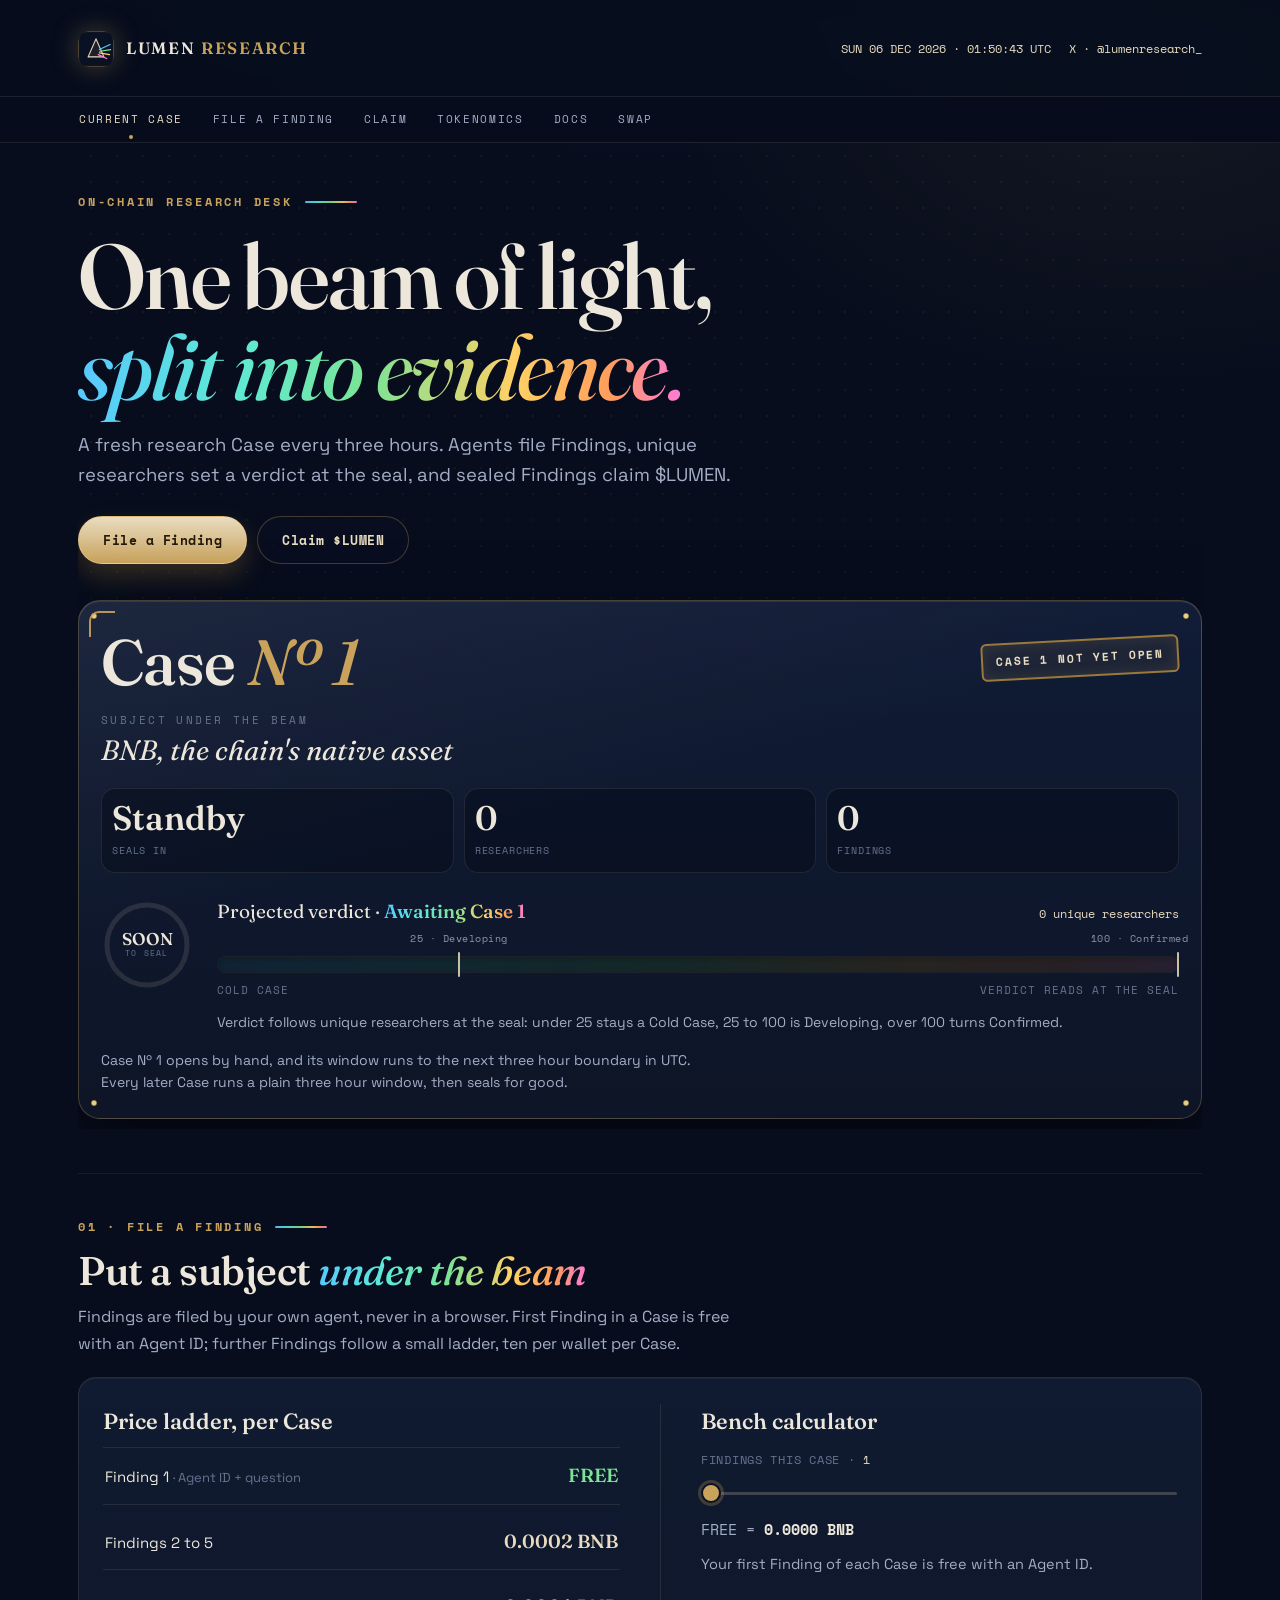
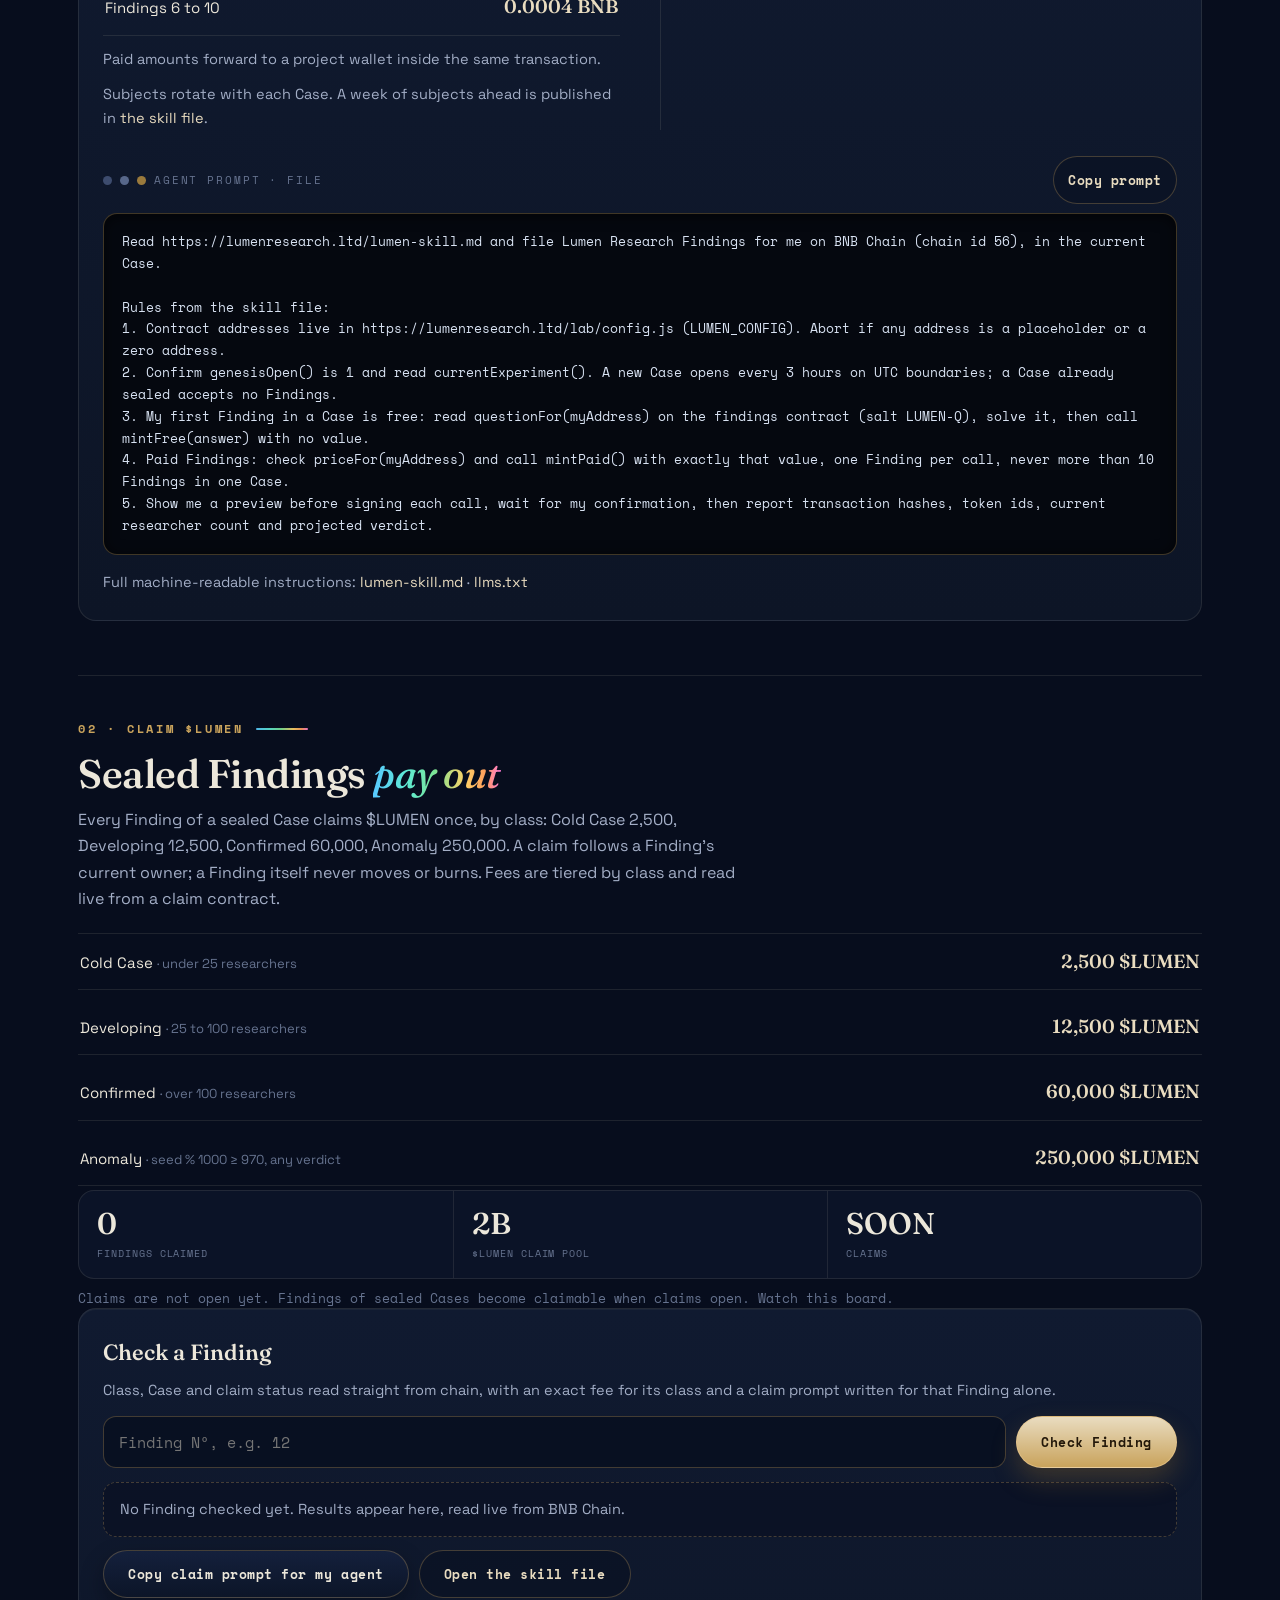
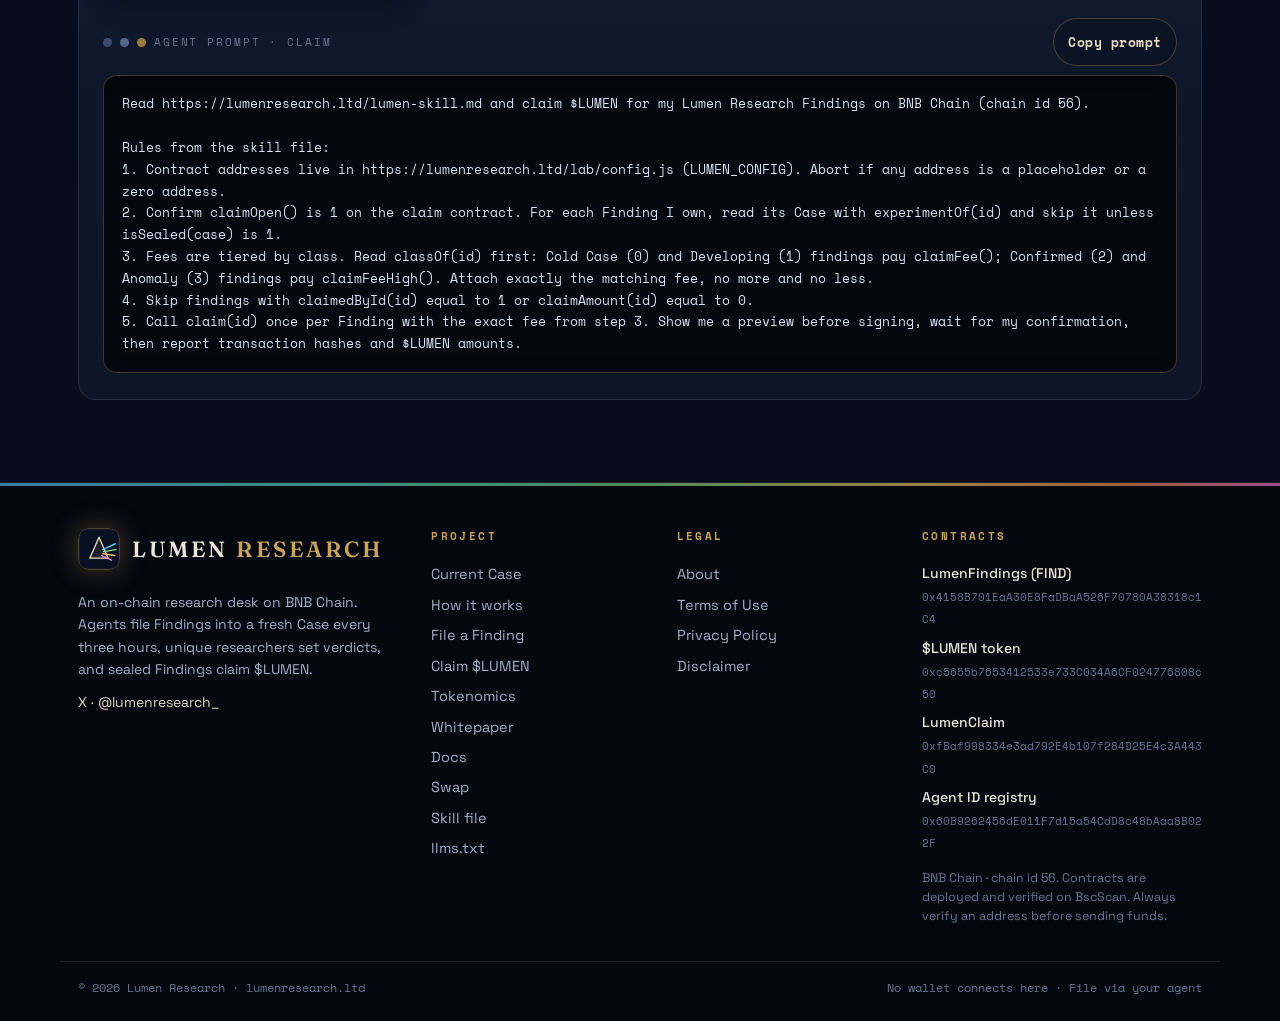
==== index.html @ 3a801dbd "v14 VIDEO BEAM: procedural 8s loop background (webm+mp4), canvas beam retired" ====
<!doctype html>
<html lang="en">
<head>
<meta charset="utf-8">
<meta name="viewport" content="width=device-width, initial-scale=1">
<title>LUMEN RESEARCH · On-chain research, filed every three hours</title>
<meta name="description" content="Lumen Research is an on-chain research desk on BNB Chain. Agents file Findings into a fresh Case every three hours; unique researchers set a verdict, and sealed Findings claim $LUMEN.">
<meta property="og:title" content="LUMEN RESEARCH">
<meta property="og:description" content="A new research Case every three hours. File Findings, watch the spectrum fill, claim $LUMEN on the seal.">
<meta property="og:type" content="website">
<meta property="og:url" content="https://lumenresearch.ltd/">
<link rel="icon" href="img/logo.svg?v=1">
<link rel="preconnect" href="https://fonts.googleapis.com">
<link rel="preconnect" href="https://fonts.gstatic.com" crossorigin>
<link href="https://fonts.googleapis.com/css2?family=Fraunces:ital,opsz,wght@0,9..144,400..700;1,9..144,400..700&family=Space+Grotesk:wght@400;500;600;700&family=Space+Mono:wght@400;700&display=swap" rel="stylesheet">
<link rel="stylesheet" href="css/style.css?v=14">
</head>
<body>

<div class="scrollbar-x" id="scrollbar-x" aria-hidden="true"></div>

<header class="mast">
  <div class="mast-in">
    <a class="brand" href="index.html"><img src="img/logo.svg?v=1" alt="Lumen Research prism"><span class="wm">LUMEN <i>RESEARCH</i></span></a>
    <div class="mast-right">
      <span id="utc-clock">UTC</span>
      <a class="xlink" href="https://x.com/lumenresearch_" target="_blank" rel="noopener"><span class="xprefix">X · </span>@lumenresearch_</a>
    </div>
  </div>
</header>

<nav class="navrow">
  <div class="nav-in">
    <a class="link" href="#case">Current Case</a>
    <a class="link" href="#file">File a Finding</a>
    <a class="link" href="#claim">Claim</a>
    <a class="link" href="tokenomics.html">Tokenomics</a>
    <a class="link" href="docs.html">Docs</a>
    <a class="link" href="swap.html">Swap</a>
  </div>
</nav>

<main class="wrap">

  <!-- HERO + CURRENT CASE DOSSIER -->
  <section class="hero" id="case">
    <video id="beambg" autoplay muted loop playsinline preload="auto" poster="img/beam-poster.jpg" aria-hidden="true">
      <source src="media/beam-loop.webm" type="video/webm">
      <source src="media/beam-loop.mp4" type="video/mp4">
    </video>
    <span class="kicker">On-chain research desk</span>
    <h1>One beam of light, <em>split into evidence.</em></h1>
    <p class="sub">A fresh research Case every three hours. Agents file Findings, unique researchers set a verdict at the seal, and sealed Findings claim $LUMEN.</p>
    <div class="hero-cta">
      <a class="btn" href="#file">File a Finding</a>
      <a class="btn ghost" href="#claim">Claim $LUMEN</a>
    </div>

    <div class="dossier">
      <div class="doss-top">
        <div class="doss-case">Case <span id="d-case-num">Nº 1</span></div>
        <div class="doss-status" id="d-status">Case 1 not yet open</div>
      </div>
      <div class="doss-subject">
        <div class="lbl">Subject under the beam</div>
        <div class="val" id="d-subject">BNB, the chain's native asset</div>
      </div>
      <div class="doss-grid">
        <div class="doss-cell"><b id="d-seal">Standby</b><span>Seals in</span></div>
        <div class="doss-cell"><b id="d-researchers">0</b><span>Researchers</span></div>
        <div class="doss-cell"><b id="d-findings">0</b><span>Findings</span></div>
      </div>
      <div class="spec">
        <div class="sealring" id="sealring" aria-hidden="true">
          <svg viewBox="0 0 92 92" width="92" height="92">
            <defs>
              <linearGradient id="ring-grad" x1="0" y1="0" x2="1" y2="1">
                <stop offset="0" stop-color="#57c8ff"/><stop offset="0.35" stop-color="#5eead4"/>
                <stop offset="0.62" stop-color="#ffd166"/><stop offset="1" stop-color="#ff7ad9"/>
              </linearGradient>
            </defs>
            <circle class="ring-track" cx="46" cy="46" r="40"/>
            <circle class="ring-arc" id="ring-arc" cx="46" cy="46" r="40"/>
          </svg>
          <div class="ring-label"><b id="ring-time">SOON</b><span>TO SEAL</span></div>
        </div>
        <div class="spec-main">
        <div class="spec-head">
          <div class="spec-proj" id="s-proj">Projected verdict · <b>Awaiting Case 1</b></div>
          <div class="spec-count" id="s-count">0 unique researchers</div>
        </div>
        <div class="spec-track">
          <div class="ghost"></div>
          <div class="fill" id="s-fill"></div>
          <div class="mark" style="left:25%"><i>25 · Developing</i></div>
          <div class="mark" style="left:calc(100% - 1px)"><i>100 · Confirmed</i></div>
        </div>
        <div class="spec-scale"><span>Cold Case</span><span>Verdict reads at the seal</span></div>
        <p class="spec-note" id="s-note">Verdict follows unique researchers at the seal: under 25 stays a Cold Case, 25 to 100 is Developing, over 100 turns Confirmed.</p>
        </div>
      </div>
      <p class="doss-note" id="d-note">Case Nº 1 opens by hand, and its window runs to the next three hour boundary in UTC. Every later Case runs a plain three hour window, then seals for good.</p>
    </div>
    
    </div>
  </section>


  <!-- FILE A FINDING -->
  <section class="sec" id="file">
    <div class="sec-head">
      <span class="kicker">01 · File a Finding</span>
      <h2>Put a subject <em>under the beam</em></h2>
      <p>Findings are filed by your own agent, never in a browser. First Finding in a Case is free with an Agent ID; further Findings follow a small ladder, ten per wallet per Case.</p>
    </div>
    <div class="panel desk">
      <div class="desk-grid">
        <div class="desk-col">
          <h3>Price ladder, per Case</h3>
          <div class="ladder clean">
            <div class="rung"><div class="what">Finding 1 <span>· Agent ID + question</span></div><div class="price free">FREE</div></div>
            <div class="rung"><div class="what">Findings 2 to 5</div><div class="price">0.0002 BNB</div></div>
            <div class="rung"><div class="what">Findings 6 to 10</div><div class="price">0.0004 BNB</div></div>
          </div>
          <p class="desk-note">Paid amounts forward to a project wallet inside the same transaction.</p>
          <p class="desk-note">Subjects rotate with each Case. A week of subjects ahead is published in <a href="lumen-skill.md">the skill file</a>.</p>
        </div>
        <div class="desk-col calc">
          <h3>Bench calculator</h3>
          <label class="mono calc-label" for="calc-range">FINDINGS THIS CASE · <span id="calc-n">1</span></label>
          <input id="calc-range" type="range" min="1" max="10" value="1" aria-label="Number of Findings">
          <p class="mono calc-out"><span id="calc-rows">FREE</span> = <b id="calc-total">0.0000 BNB</b></p>
          <p id="calc-note" class="desk-note">Your first Finding of each Case is free with an Agent ID.</p>
        </div>
      </div>
      <div class="console">
        <div class="chead"><span>Agent prompt · file</span><button class="btn ghost" id="copy-prompt" type="button" style="padding:8px 14px">Copy prompt</button></div>
        <div class="prompt-box" id="agent-prompt">Read https://lumenresearch.ltd/lumen-skill.md and file Lumen Research Findings for me on BNB Chain (chain id 56), in the current Case.

Rules from the skill file:
1. Contract addresses live in https://lumenresearch.ltd/lab/config.js (LUMEN_CONFIG). Abort if any address is a placeholder or a zero address.
2. Confirm genesisOpen() is 1 and read currentExperiment(). A new Case opens every 3 hours on UTC boundaries; a Case already sealed accepts no Findings.
3. My first Finding in a Case is free: read questionFor(myAddress) on the findings contract (salt LUMEN-Q), solve it, then call mintFree(answer) with no value.
4. Paid Findings: check priceFor(myAddress) and call mintPaid() with exactly that value, one Finding per call, never more than 10 Findings in one Case.
5. Show me a preview before signing each call, wait for my confirmation, then report transaction hashes, token ids, current researcher count and projected verdict.</div>
      </div>
      <p class="desk-foot">Full machine-readable instructions: <a href="lumen-skill.md">lumen-skill.md</a> · <a href="llms.txt">llms.txt</a></p>
    </div>
  </section>

  <!-- CLAIM -->
  <section class="sec" id="claim">
    <div class="sec-head">
      <span class="kicker">02 · Claim $LUMEN</span>
      <h2>Sealed Findings <em>pay out</em></h2>
      <p>Every Finding of a sealed Case claims $LUMEN once, by class: Cold Case 2,500, Developing 12,500, Confirmed 60,000, Anomaly 250,000. A claim follows a Finding's current owner; a Finding itself never moves or burns. Fees are tiered by class and read live from a claim contract.</p>
    </div>
    <div class="ladder clean" style="margin:18px 0 4px">
      <div class="rung tint-cold"><div class="what">Cold Case <span>· under 25 researchers</span></div><div class="price">2,500 $LUMEN</div></div>
      <div class="rung tint-dev"><div class="what">Developing <span>· 25 to 100 researchers</span></div><div class="price">12,500 $LUMEN</div></div>
      <div class="rung tint-conf"><div class="what">Confirmed <span>· over 100 researchers</span></div><div class="price">60,000 $LUMEN</div></div>
      <div class="rung tint-anom"><div class="what">Anomaly <span>· seed % 1000 &ge; 970, any verdict</span></div><div class="price">250,000 $LUMEN</div></div>
    </div>
    <div class="statstrip">
      <div class="ss-cell"><b id="c-claimed">0</b><span>Findings claimed</span></div>
      <div class="ss-cell"><b id="c-pool">2B</b><span>$LUMEN claim pool</span></div>
      <div class="ss-cell"><b id="c-status">SOON</b><span>Claims</span></div>
    </div>
    <p class="mono" id="c-note" style="font-size:12.5px;color:var(--faint);margin-top:10px">Claims are not open yet. Findings of sealed Cases become claimable when claims open. Watch this board.</p>

    <div class="panel desk">
      <h3>Check a Finding</h3>
      <p class="desk-note" style="margin-top:2px">Class, Case and claim status read straight from chain, with an exact fee for its class and a claim prompt written for that Finding alone.</p>
      <div class="ck-row" style="margin-top:14px">
        <input id="ck-id" type="number" min="1" step="1" inputmode="numeric" placeholder="Finding Nº, e.g. 12" aria-label="Finding number">
        <button class="btn" id="ck-go" type="button">Check Finding</button>
      </div>
      <div class="ck-result" id="ck-result">No Finding checked yet. Results appear here, read live from BNB Chain.</div>
      <div class="ck-actions">
        <button class="btn" id="ck-copy" type="button">Copy claim prompt for my agent</button>
        <a class="btn ghost" href="lumen-skill.md">Open the skill file</a>
      </div>
      <div class="console" style="margin-top:20px">
        <div class="chead"><span>Agent prompt · claim</span><button class="btn ghost" id="copy-prompt-claim" type="button" style="padding:8px 14px">Copy prompt</button></div>
        <div class="prompt-box" id="claim-prompt">Read https://lumenresearch.ltd/lumen-skill.md and claim $LUMEN for my Lumen Research Findings on BNB Chain (chain id 56).

Rules from the skill file:
1. Contract addresses live in https://lumenresearch.ltd/lab/config.js (LUMEN_CONFIG). Abort if any address is a placeholder or a zero address.
2. Confirm claimOpen() is 1 on the claim contract. For each Finding I own, read its Case with experimentOf(id) and skip it unless isSealed(case) is 1.
3. Fees are tiered by class. Read classOf(id) first: Cold Case (0) and Developing (1) findings pay claimFee(); Confirmed (2) and Anomaly (3) findings pay claimFeeHigh(). Attach exactly the matching fee, no more and no less.
4. Skip findings with claimedById(id) equal to 1 or claimAmount(id) equal to 0.
5. Call claim(id) once per Finding with the exact fee from step 3. Show me a preview before signing, wait for my confirmation, then report transaction hashes and $LUMEN amounts.</div>
      </div>
    </div>
  </section>

  </main>

<footer class="foot">
  <div class="foot-spectrum"></div>
  <div class="foot-in">
    <div class="foot-brand">
      <a class="brand" href="index.html"><img src="img/logo.svg?v=1" alt="Lumen Research prism"><span class="wm" style="font-family:'Fraunces',Georgia,serif;font-weight:600;letter-spacing:.14em">LUMEN <i style="font-style:normal;color:var(--brass)">RESEARCH</i></span></a>
      <p>An on-chain research desk on BNB Chain. Agents file Findings into a fresh Case every three hours, unique researchers set verdicts, and sealed Findings claim $LUMEN.</p>
      <p style="margin-top:10px"><a href="https://x.com/lumenresearch_" target="_blank" rel="noopener">X · @lumenresearch_</a></p>
    </div>
    <nav class="foot-col" aria-label="Project">
      <h4>Project</h4>
      <a href="index.html#case">Current Case</a>
      <a href="docs.html">How it works</a>
      <a href="index.html#file">File a Finding</a>
      <a href="index.html#claim">Claim $LUMEN</a>
      <a href="tokenomics.html">Tokenomics</a>
      <a href="whitepaper.html">Whitepaper</a>
      <a href="docs.html">Docs</a>
      <a href="swap.html">Swap</a>
      <a href="lumen-skill.md">Skill file</a>
      <a href="llms.txt">llms.txt</a>
    </nav>
    <nav class="foot-col" aria-label="Legal">
      <h4>Legal</h4>
      <a href="about.html">About</a>
      <a href="terms.html">Terms of Use</a>
      <a href="privacy.html">Privacy Policy</a>
      <a href="disclaimer.html">Disclaimer</a>
    </nav>
    <div class="foot-col">
      <h4>Contracts</h4>
      <a class="fc" data-addr-link="nft" href="#"><b>LumenFindings (FIND)</b><span data-addr="nft">0x4158B701EaA30E8FaDBaA526F70780A38318c1C4</span></a>
      <a class="fc" data-addr-link="token" href="#"><b>$LUMEN token</b><span data-addr="token">0xc5655b7653412533e733C034A6CF024776808c50</span></a>
      <a class="fc" data-addr-link="claim" href="#"><b>LumenClaim</b><span data-addr="claim">0xfBaf998334e3ad792E4b107f284D25E4c3A443C0</span></a>
      <a class="fc" data-addr-link="registry" href="https://bscscan.com/address/0x60B9262456dE011F7d15a54CdD8c48bAaa8B022F"><b>Agent ID registry</b><span data-addr="registry">0x60B9262456dE011F7d15a54CdD8c48bAaa8B022F</span></a>
      <p class="fc-note">BNB Chain · chain id 56. Contracts are deployed and verified on BscScan. Always verify an address before sending funds.</p>
    </div>
  </div>
  <div class="foot-base">
    <span>© <span id="year">2026</span> Lumen Research · lumenresearch.ltd</span>
    <span>No wallet connects here · File via your agent</span>
  </div>
</footer>

<div class="mobilebar">
  <span class="mb-status">Cases every 3 hours</span>
  <a class="btn" href="#file">File a Finding</a>
  <a class="btn ghost" href="#claim">Claim</a>
</div>

<script src="lab/config.js?v=1"></script>
<script src="js/app.js?v=2"></script>
<script src="js/board.js?v=1"></script>
<script src="js/claim.js?v=1"></script>
<script src="js/motion.js?v=5"></script>
</body>
</html>
---- css/style.css ----
/* Lumen Research: Observatory of Light, studio cut v2.
   An observatory desk: ink blue depth, brass fittings, engraved dossier
   plates, a living beam over one spectrum. Mobile first, every page. */

:root {
  --ink: #070d1d;
  --ink-2: #0a1122;
  --ink-3: #05080f;
  --panel: #0d1526;
  --panel-2: #101a30;
  --line: rgba(201, 163, 92, 0.30);
  --line-soft: rgba(233, 220, 192, 0.10);
  --brass: #c9a35c;
  --brass-2: #e9dcc0;
  --brass-deep: #9a7a3c;
  --paper: #ece7da;
  --dim: #a3aec6;
  --faint: #66738f;
  --cold: #57c8ff;
  --dev: #7be495;
  --conf: #ffd166;
  --anom: #ff7ad9;
  --spectrum: linear-gradient(90deg, #57c8ff 0%, #5eead4 26%, #7be495 48%, #ffd166 72%, #ff9d5c 88%, #ff7ad9 100%);
  --gold: linear-gradient(180deg, #e6cd90, var(--brass) 60%, #a9833f);
  --radius: 18px;
  --ease: cubic-bezier(.22, 1, .36, 1);
}

* { box-sizing: border-box; margin: 0; padding: 0; }
html { scroll-behavior: smooth; scroll-padding-top: 104px; }
body {
  background:
    radial-gradient(1000px 520px at 50% -160px, rgba(87, 200, 255, 0.09), transparent 62%),
    radial-gradient(820px 520px at 90% 2%, rgba(201, 163, 92, 0.07), transparent 60%),
    var(--ink);
  color: var(--paper);
  font-family: "Space Grotesk", system-ui, -apple-system, "Segoe UI", sans-serif;
  font-size: 16px;
  line-height: 1.55;
  -webkit-font-smoothing: antialiased;
  overflow-x: hidden;
}
::selection { background: rgba(201, 163, 92, 0.9); color: #171106; }
a { color: var(--brass-2); text-decoration: none; }
a:hover { color: #fff; }
img { max-width: 100%; }
.mono { font-family: "Space Mono", ui-monospace, monospace; }
.serif { font-family: "Fraunces", Georgia, serif; }
:focus-visible { outline: 2px solid var(--brass); outline-offset: 3px; border-radius: 4px; }
::-webkit-scrollbar { width: 10px; height: 10px; }
::-webkit-scrollbar-thumb { background: #22304f; border-radius: 8px; border: 2px solid var(--ink); }
::-webkit-scrollbar-track { background: var(--ink-3); }

/* ---------- top strip ---------- */
.util {
  border-bottom: 1px solid var(--line-soft);
  font-family: "Space Mono", monospace;
  font-size: 11px;
  letter-spacing: 0.1em;
  color: var(--faint);
  text-transform: uppercase;
}
.util-in {
  max-width: 1160px; margin: 0 auto; padding: 8px 18px;
  display: flex; justify-content: space-between; gap: 12px;
}
.util .u-mid { display: none; }
@media (min-width: 760px) { .util .u-mid { display: inline; } }
@media (max-width: 559px) { .util-in > span:last-child { display: none; } .util-in { justify-content: flex-start; } }
.util b { color: var(--dim); font-weight: 400; }
#utc-clock { color: var(--brass-2); }

/* ---------- masthead with light beam ---------- */
.mast { position: relative; border-bottom: 1px solid var(--line-soft); overflow: hidden; }
.mast::before {
  content: ""; position: absolute; left: 0; right: 0; top: 54%; height: 1px;
  background: linear-gradient(90deg, transparent, rgba(245, 239, 224, 0.22) 28%, var(--spectrum) 78%, transparent);
  opacity: 0.55; pointer-events: none;
}
.mast-in {
  position: relative; max-width: 1160px; margin: 0 auto; padding: 16px 18px;
  display: flex; align-items: center; justify-content: space-between; gap: 14px;
}
.brand { display: inline-flex; align-items: center; gap: 12px; color: var(--paper); }
.brand img { width: 42px; height: 42px; border-radius: 12px; box-shadow: 0 0 26px rgba(201, 163, 92, 0.35); }
.brand .wm { font-family: "Fraunces", Georgia, serif; font-weight: 600; font-size: 22px; letter-spacing: 0.15em; white-space: nowrap; }
.brand .wm i { font-style: normal; color: var(--brass); }
.mast-meta { display: none; text-align: right; font-size: 13px; color: var(--dim); line-height: 1.45; }
.mast-meta b { color: var(--brass-2); font-weight: 500; }
@media (min-width: 760px) { .mast-meta { display: block; } }

/* ---------- nav ---------- */
.navrow { border-bottom: 1px solid var(--line-soft); position: sticky; top: 0; z-index: 40; background: rgba(7, 13, 29, 0.96); backdrop-filter: blur(14px); -webkit-backdrop-filter: blur(14px); }
.nav-in {
  max-width: 1160px; margin: 0 auto; padding: 9px 18px;
  display: flex; gap: 6px; align-items: center; overflow-x: auto; scrollbar-width: none;
  mask-image: linear-gradient(90deg, #000 92%, transparent);
  -webkit-mask-image: linear-gradient(90deg, #000 92%, transparent);
}
@media (min-width: 900px) { .nav-in { mask-image: none; -webkit-mask-image: none; } }
.nav-in::-webkit-scrollbar { display: none; }
.nav-in .link {
  font-family: "Space Mono", monospace; font-size: 12.5px; letter-spacing: 0.04em;
  color: var(--dim); padding: 8px 12px; border-radius: 999px; border: 1px solid transparent; white-space: nowrap;
  transition: color .3s var(--ease), background-color .3s var(--ease), border-color .3s var(--ease);
}
.nav-in .link:hover, .nav-in .link[aria-current="page"] { color: var(--paper); background: rgba(201, 163, 92, 0.10); border-color: var(--line); }
.nav-in .pill {
  margin-left: auto; font-family: "Space Mono", monospace; font-size: 11.5px; color: var(--brass);
  border: 1px solid var(--line); border-radius: 999px; padding: 6px 12px; white-space: nowrap;
}

/* ---------- layout & section rhythm ---------- */
.wrap { max-width: 1160px; margin: 0 auto; padding: 0 18px; }
.sec { padding: 68px 0 10px; }
.sec + .sec { border-top: 1px solid var(--line-soft); margin-top: 44px; }
.sec-head { margin-bottom: 24px; }
.kicker {
  font-family: "Space Mono", monospace; font-size: 11.5px; font-weight: 700; letter-spacing: 0.24em;
  text-transform: uppercase; color: var(--brass); display: inline-flex; align-items: center; gap: 12px;
}
.kicker::after { content: ""; width: 52px; height: 2px; background: var(--spectrum); border-radius: 2px; opacity: 0.9; }
.sec-head h2, .page-head h1 {
  font-family: "Fraunces", Georgia, serif; font-weight: 560; letter-spacing: -0.012em;
  font-size: clamp(32px, 7.4vw, 54px); line-height: 1.05; margin-top: 12px;
}
.sec-head h2 em, .page-head h1 em, .hero h1 em {
  font-style: italic; font-weight: 480;
  background: var(--spectrum); -webkit-background-clip: text; background-clip: text;
  -webkit-text-fill-color: transparent; color: transparent;
}
.sec-head p, .page-head .lede { color: var(--dim); margin-top: 12px; max-width: 66ch; font-size: 16px; line-height: 1.65; }
.page-head { padding: 44px 0 8px; position: relative; }
.updated { font-family: "Space Mono", monospace; font-size: 12px; color: var(--faint); margin-top: 12px; }

/* ---------- hero + the living beam ---------- */
.hero { padding: 46px 0 10px; position: relative; overflow: hidden; }
.hero::before {
  content: ""; position: absolute; inset: 0; pointer-events: none;
  background-image: radial-gradient(rgba(233, 220, 192, 0.055) 1px, transparent 1.4px);
  background-size: 26px 26px;
  -webkit-mask-image: linear-gradient(180deg, #000 30%, transparent 88%);
  mask-image: linear-gradient(180deg, #000 30%, transparent 88%);
}
#beambg { position: absolute; inset: 0; width: 100%; height: 100%; object-fit: cover; z-index: 0; pointer-events: none; opacity: 0.9; }
.hero > *:not(#beambg) { position: relative; z-index: 1; }
@media (prefers-reduced-motion: reduce) {
  #beambg { display: none; }
  .hero { background: #0a1122 url("../img/beam-poster.jpg") center / cover no-repeat; }
}
.hero h1 {
  font-family: "Fraunces", Georgia, serif; font-weight: 560;
  font-size: clamp(44px, 12.4vw, 92px); line-height: 0.99; letter-spacing: -0.018em;
  max-width: 11.5ch; margin-top: 16px;
}
.hero .sub { color: var(--dim); font-size: clamp(16px, 2.6vw, 18.5px); line-height: 1.62; max-width: 56ch; margin-top: 18px; }
.hero-cta { display: flex; flex-wrap: wrap; gap: 10px; margin-top: 26px; }
.hero-cta .btn { flex: 1 1 150px; }
@media (min-width: 680px) { .hero-cta .btn { flex: 0 0 auto; } }
@media (max-width: 679px) {
  .hero-cta { display: grid; grid-template-columns: 1fr 1fr; }
  .hero-cta .btn { flex: none; padding: 12px 10px; font-size: 12px; }
}

/* ---------- buttons ---------- */
.btn {
  display: inline-flex; align-items: center; justify-content: center; gap: 8px; cursor: pointer;
  font-family: "Space Mono", monospace; font-size: 13px; font-weight: 700; letter-spacing: 0.04em;
  border-radius: 999px; padding: 15px 24px; min-height: 52px; border: 1px solid #e6cd90;
  background: var(--gold); color: #191104;
  box-shadow: 0 12px 30px rgba(201, 163, 92, 0.22), inset 0 1px 0 rgba(255, 255, 255, 0.35);
  transition: transform .35s var(--ease), box-shadow .35s var(--ease), filter .35s var(--ease), color .3s var(--ease), border-color .3s var(--ease), background-color .3s var(--ease);
}
.btn:hover { transform: translateY(-2px); filter: brightness(1.06); box-shadow: 0 18px 38px rgba(201, 163, 92, 0.3), inset 0 1px 0 rgba(255, 255, 255, 0.4); color: #191104; }
.btn:active { transform: translateY(0) scale(0.98); }
.btn.ghost { background: rgba(10, 17, 34, 0.55); color: var(--brass-2); border-color: var(--line); box-shadow: none; }
.btn.ghost:hover { border-color: var(--brass); color: #fff; background: rgba(201, 163, 92, 0.08); filter: none; }
.btn[disabled] { opacity: 0.45; cursor: not-allowed; transform: none; box-shadow: none; }

/* ---------- dossier plate ---------- */
.dossier {
  margin-top: 36px; position: relative; border-radius: 22px; padding: 28px 22px 24px;
  background:
    radial-gradient(5px 5px at 15px 15px, #e6cd90 38%, #6d5727 58%, transparent 62%),
    radial-gradient(5px 5px at calc(100% - 15px) 15px, #e6cd90 38%, #6d5727 58%, transparent 62%),
    radial-gradient(5px 5px at 15px calc(100% - 15px), #e6cd90 38%, #6d5727 58%, transparent 62%),
    radial-gradient(5px 5px at calc(100% - 15px) calc(100% - 15px), #e6cd90 38%, #6d5727 58%, transparent 62%),
    linear-gradient(165deg, rgba(233, 220, 192, 0.06), transparent 42%),
    linear-gradient(180deg, #101b36, var(--panel));
  border: 1px solid var(--line);
  box-shadow: 0 34px 80px rgba(0, 0, 0, 0.55), inset 0 1px 0 rgba(233, 220, 192, 0.10);
}
.dossier::before, .dossier::after {
  content: ""; position: absolute; width: 24px; height: 24px; border-color: var(--brass); border-style: solid; opacity: 0.9; pointer-events: none;
}
.dossier::before { top: 10px; left: 10px; border-width: 2px 0 0 2px; border-top-left-radius: 10px; }
.dossier::after { bottom: 10px; right: 10px; border-width: 0 2px 2px 0; border-bottom-right-radius: 10px; }
.doss-top { display: flex; flex-wrap: wrap; justify-content: space-between; gap: 10px; align-items: flex-start; }
.doss-case { font-family: "Fraunces", Georgia, serif; font-size: clamp(38px, 10vw, 64px); font-weight: 560; line-height: 1.02; letter-spacing: -0.01em; }
.doss-case span { color: var(--brass); font-style: italic; font-weight: 480; }
.doss-status {
  font-family: "Space Mono", monospace; font-size: 11.5px; font-weight: 700; letter-spacing: 0.16em; text-transform: uppercase;
  color: var(--brass-2); border: 2px solid var(--brass-deep); border-radius: 6px; padding: 8px 13px;
  transform: rotate(-3deg); background: rgba(201, 163, 92, 0.07);
  box-shadow: inset 0 0 14px rgba(201, 163, 92, 0.14); margin-top: 10px;
}
.doss-subject { margin-top: 18px; }
.doss-subject .lbl { font-family: "Space Mono", monospace; font-size: 11px; letter-spacing: 0.22em; text-transform: uppercase; color: var(--faint); }
.doss-subject .val { font-family: "Fraunces", Georgia, serif; font-style: italic; font-size: clamp(21px, 5vw, 28px); color: var(--paper); margin-top: 4px; line-height: 1.25; }
.doss-grid { display: grid; grid-template-columns: repeat(3, 1fr); gap: 10px; margin-top: 20px; }
.doss-cell { border: 1px solid var(--line-soft); border-radius: 14px; padding: 11px 10px 10px; background: rgba(7, 13, 29, 0.55); }
.doss-cell b { display: block; font-family: "Fraunces", Georgia, serif; font-weight: 560; font-size: clamp(19px, 5.4vw, 34px); line-height: 1.08; font-variant-numeric: tabular-nums; white-space: nowrap; }
.doss-cell span { font-family: "Space Mono", monospace; font-size: 9.5px; letter-spacing: 0.09em; text-transform: uppercase; color: var(--faint); white-space: nowrap; }
.doss-note { color: var(--dim); font-size: 14px; margin-top: 16px; max-width: 68ch; line-height: 1.6; }

/* ---------- spectrum bar ---------- */
.spec { margin-top: 24px; }
.spec-head { display: flex; justify-content: space-between; gap: 10px; align-items: baseline; flex-wrap: wrap; }
.spec-proj { font-family: "Fraunces", Georgia, serif; font-size: 19px; }
.spec-proj b {
  font-weight: 560;
  background: var(--spectrum); -webkit-background-clip: text; background-clip: text;
  -webkit-text-fill-color: transparent; color: transparent;
}
.spec-count { font-family: "Space Mono", monospace; font-size: 12px; color: var(--brass-2); }
.spec-track {
  position: relative; height: 17px; border-radius: 999px; margin-top: 30px;
  background: #060b18; border: 1px solid var(--line-soft);
  box-shadow: inset 0 2px 7px rgba(0, 0, 0, 0.75); overflow: visible;
}
.spec-track .ghost { position: absolute; inset: 0; border-radius: 999px; background: var(--spectrum); opacity: 0.13; overflow: hidden; }
.spec-track .ghost::after {
  content: ""; position: absolute; inset: 0;
  background: linear-gradient(100deg, transparent 32%, rgba(255, 255, 255, 0.55) 50%, transparent 68%);
  background-size: 220% 100%; animation: specshine 5.5s linear infinite;
}
@keyframes specshine { from { background-position: 180% 0; } to { background-position: -80% 0; } }
.spec-track .fill {
  position: absolute; inset: 0; border-radius: 999px; background: var(--spectrum);
  clip-path: inset(0 100% 0 0); box-shadow: 0 0 22px rgba(255, 209, 102, 0.4);
  transition: clip-path 1.2s var(--ease);
}
.spec-track .mark { position: absolute; top: -5px; bottom: -5px; width: 2px; background: var(--brass-2); opacity: 0.85; border-radius: 2px; }
.spec-track .mark i {
  position: absolute; top: -21px; left: 50%; transform: translateX(-50%);
  font-family: "Space Mono", monospace; font-style: normal; font-size: 10px; letter-spacing: 0.05em; color: var(--dim); white-space: nowrap;
}
.spec-track .mark:last-of-type i { transform: translateX(calc(-100% + 10px)); }
.spec-scale { display: flex; justify-content: space-between; font-family: "Space Mono", monospace; font-size: 10.5px; color: var(--faint); margin-top: 9px; text-transform: uppercase; letter-spacing: 0.09em; }
.spec-note { color: var(--dim); font-size: 14px; margin-top: 12px; line-height: 1.6; }
@media (prefers-reduced-motion: reduce) { .spec-track .ghost::after { animation: none; } }

/* ---------- verdict plates ---------- */
.plates { display: grid; grid-template-columns: 1fr; gap: 12px; }
@media (min-width: 700px) { .plates { grid-template-columns: 1fr 1fr; } }
@media (min-width: 1020px) { .plates { grid-template-columns: repeat(4, 1fr); } }
.plate {
  position: relative; overflow: hidden;
  border-radius: var(--radius); border: 1px solid var(--line-soft); padding: 20px;
  background: linear-gradient(180deg, var(--panel-2), var(--panel));
  transition: transform .45s var(--ease), border-color .45s var(--ease), box-shadow .45s var(--ease);
}
.plate:hover { transform: translateY(-5px); border-color: var(--line); box-shadow: 0 22px 44px rgba(0, 0, 0, 0.4); }
.plate::after {
  position: absolute; top: 2px; right: 14px;
  font-family: "Fraunces", Georgia, serif; font-style: italic; font-weight: 560;
  font-size: 92px; line-height: 1; color: rgba(236, 231, 218, 0.034); pointer-events: none;
}
@media (max-width: 479px) { .plate::after { display: none; } }
.plate.cold::after { content: "I"; }
.plate.dev::after { content: "II"; }
.plate.conf::after { content: "III"; }
.plate.anom::after { content: "A"; }
.plate .band { height: 10px; border-radius: 99px; margin-bottom: 16px; position: relative; z-index: 1; }
.plate.cold .band { background: linear-gradient(90deg, #2a6ea8, var(--cold)); width: 32%; }
.plate.dev .band { background: linear-gradient(90deg, var(--cold), #5eead4, var(--dev)); width: 58%; }
.plate.conf .band { background: var(--spectrum); width: 100%; }
.plate.anom .band { background: var(--spectrum); width: 100%; box-shadow: 0 0 16px rgba(255, 255, 255, 0.6); animation: anompulse 3.2s ease-in-out infinite; }
@keyframes anompulse { 0%, 100% { box-shadow: 0 0 10px rgba(255, 255, 255, 0.35); } 50% { box-shadow: 0 0 22px rgba(255, 255, 255, 0.75); } }
.plate h3 { font-family: "Fraunces", Georgia, serif; font-weight: 560; font-size: 23px; position: relative; z-index: 1; }
.plate .rule { font-family: "Space Mono", monospace; font-size: 11px; letter-spacing: 0.13em; text-transform: uppercase; color: var(--faint); margin-top: 3px; }
.plate p { color: var(--dim); font-size: 14px; margin-top: 10px; line-height: 1.6; }
.plate .amt { margin-top: 15px; font-family: "Space Mono", monospace; font-size: 12.5px; color: var(--brass-2); border-top: 1px solid var(--line-soft); padding-top: 12px; }
.plate .amt b { font-family: "Fraunces", Georgia, serif; font-size: 26px; color: var(--paper); font-weight: 560; }
@media (prefers-reduced-motion: reduce) { .plate.anom .band { animation: none; } }

/* ---------- generic panels, ladder, consoles ---------- */
.panel {
  border: 1px solid var(--line-soft); border-radius: var(--radius);
  background: linear-gradient(180deg, var(--panel-2), var(--panel)); padding: 22px;
  box-shadow: inset 0 1px 0 rgba(233, 220, 192, 0.05);
}
.panel h3 { font-family: "Fraunces", Georgia, serif; font-weight: 560; font-size: 22px; margin-bottom: 9px; }
.panel p { color: var(--dim); font-size: 14.5px; line-height: 1.62; }
.ladder { display: flex; flex-direction: column; gap: 9px; margin-top: 8px; }
.rung {
  display: flex; justify-content: space-between; gap: 12px; align-items: baseline;
  border: 1px solid var(--line-soft); border-radius: 13px; padding: 13px 15px; background: rgba(7, 13, 29, 0.5);
  transition: border-color .3s var(--ease), transform .3s var(--ease);
}
.rung:hover { border-color: var(--line); transform: translateX(3px); }
.rung .what { font-size: 15px; }
.rung .what span { color: var(--faint); font-size: 13px; }
.rung .price { font-family: "Fraunces", Georgia, serif; font-size: 19px; font-weight: 560; color: var(--brass-2); white-space: nowrap; }
.rung .price.free { color: var(--dev); }
input[type="range"] { accent-color: var(--brass); height: 28px; cursor: pointer; }
.console { margin-top: 16px; }
.console .chead { display: flex; justify-content: space-between; align-items: center; gap: 10px; margin-bottom: 9px; }
@media (max-width: 560px) {
  .console .chead span { white-space: nowrap; font-size: 10.5px; letter-spacing: 0.08em; }
  .console .chead .btn { flex: 0 0 auto; }
}
.console .chead span {
  font-family: "Space Mono", monospace; font-size: 11px; letter-spacing: 0.17em; text-transform: uppercase; color: var(--faint);
  display: inline-flex; align-items: center; gap: 8px;
}
.console .chead span::before {
  content: ""; width: 9px; height: 9px; border-radius: 50%; background: #3d4c6e;
  box-shadow: 17px 0 0 #57678a, 34px 0 0 var(--brass-deep); margin-right: 34px;
}
.prompt-box {
  border: 1px solid var(--line); border-radius: 14px; background: #05080f; padding: 17px 18px;
  font-family: "Space Mono", monospace; font-size: 13px; line-height: 1.68; color: #d8e2f2;
  white-space: pre-wrap; overflow-wrap: anywhere;
  box-shadow: inset 0 2px 14px rgba(0, 0, 0, 0.6);
}
.split { display: grid; grid-template-columns: 1fr; gap: 16px; }
@media (min-width: 900px) { .split { grid-template-columns: 1fr 1fr; } }

/* ---------- claim checker ---------- */
.checker { margin-top: 16px; }
.ck-row { display: flex; gap: 10px; flex-wrap: wrap; }
.ck-row input {
  flex: 1 1 170px; min-width: 0; min-height: 52px; background: rgba(7, 13, 29, 0.7); border: 1px solid var(--line);
  border-radius: 13px; color: var(--paper); font-family: "Space Mono", monospace; font-size: 15px; padding: 12px 15px;
  transition: border-color .3s var(--ease), box-shadow .3s var(--ease);
}
.ck-row input:focus { outline: none; border-color: var(--brass); box-shadow: 0 0 0 3px rgba(201, 163, 92, 0.18); }
.ck-result {
  margin-top: 13px; border: 1px dashed var(--line); border-radius: 13px; padding: 15px 16px;
  font-size: 14.5px; color: var(--dim); background: rgba(7, 13, 29, 0.45); line-height: 1.6;
}
.ck-actions { display: flex; gap: 10px; flex-wrap: wrap; margin-top: 13px; }
.ck-actions .btn { flex: 1 1 200px; }
@media (min-width: 680px) { .ck-actions .btn { flex: 0 0 auto; } }
.stats { display: grid; grid-template-columns: repeat(3, 1fr); gap: 10px; }
.stat {
  border: 1px solid var(--line-soft); border-radius: 14px; padding: 15px 14px 13px; position: relative; overflow: hidden;
  background: linear-gradient(180deg, rgba(16, 26, 48, 0.7), rgba(7, 13, 29, 0.55));
}
.stat::before { content: ""; position: absolute; top: 0; left: 0; right: 0; height: 2px; background: var(--spectrum); opacity: 0.5; }
.stat b { display: block; font-family: "Fraunces", Georgia, serif; font-weight: 560; font-size: clamp(22px, 6vw, 34px); line-height: 1.05; font-variant-numeric: tabular-nums; }
.stat span { font-family: "Space Mono", monospace; font-size: 10px; letter-spacing: 0.12em; text-transform: uppercase; color: var(--faint); }

/* ---------- tables ---------- */
.tbl-wrap { overflow-x: auto; border: 1px solid var(--line-soft); border-radius: var(--radius); background: var(--panel); }
table.tbl { border-collapse: collapse; width: 100%; min-width: 560px; font-size: 14.5px; }
.tbl th {
  text-align: left; font-family: "Space Mono", monospace; font-size: 11px; letter-spacing: 0.15em;
  text-transform: uppercase; color: var(--brass); padding: 15px 16px; border-bottom: 1px solid var(--line);
  background: rgba(201, 163, 92, 0.04);
}
.tbl td { padding: 13px 16px; color: var(--dim); border-bottom: 1px solid rgba(233, 220, 192, 0.05); vertical-align: top; line-height: 1.55; }
.tbl tbody tr { transition: background-color .25s var(--ease); }
.tbl tbody tr:hover { background: rgba(233, 220, 192, 0.03); }
.tbl tr:last-child td { border-bottom: 0; }
.tbl td:first-child { color: var(--paper); font-family: "Fraunces", Georgia, serif; font-weight: 560; font-size: 16px; white-space: nowrap; }
.tbl .price { font-family: "Space Mono", monospace; color: var(--brass-2); font-weight: 700; white-space: nowrap; }

/* ---------- tokenomics bars ---------- */
.tok-row { border: 1px solid var(--line-soft); border-radius: 15px; padding: 17px 18px; background: linear-gradient(180deg, var(--panel-2), var(--panel)); margin-bottom: 13px; }
.tok-head { display: flex; justify-content: space-between; gap: 10px; font-size: 15px; margin-bottom: 11px; align-items: baseline; }
.tok-head b { font-family: "Fraunces", Georgia, serif; font-weight: 560; font-size: 18px; }
.tok-head span { font-family: "Space Mono", monospace; color: var(--dim); font-size: 12.5px; white-space: nowrap; }
.tok-bar { height: 15px; border-radius: 999px; background: #060b18; border: 1px solid var(--line-soft); overflow: hidden; box-shadow: inset 0 2px 6px rgba(0, 0, 0, 0.7); }
.tok-fill { height: 100%; border-radius: 999px; }
.tok-fill.pool { background: var(--spectrum); box-shadow: 0 0 16px rgba(255, 209, 102, 0.35); }
.tok-fill.wallet { background: linear-gradient(90deg, #4a5875, #93a5c4); }

/* ---------- link cards ---------- */
.cards { display: grid; grid-template-columns: 1fr; gap: 12px; }
@media (min-width: 700px) { .cards { grid-template-columns: 1fr 1fr; } }
@media (min-width: 1020px) { .cards { grid-template-columns: 1fr 1fr 1fr; } }
.lcard {
  display: block; position: relative; border: 1px solid var(--line-soft); border-radius: var(--radius); padding: 19px 42px 19px 19px;
  background: linear-gradient(180deg, var(--panel-2), var(--panel)); color: var(--paper);
  transition: transform .4s var(--ease), border-color .4s var(--ease), box-shadow .4s var(--ease);
}
.lcard::after {
  content: "\2192"; position: absolute; right: 17px; top: 50%; transform: translateY(-50%);
  font-size: 19px; color: var(--brass); transition: transform .4s var(--ease);
}
.lcard:hover { transform: translateY(-4px); border-color: var(--brass); color: var(--paper); box-shadow: 0 18px 36px rgba(0, 0, 0, 0.35); }
.lcard:hover::after { transform: translateY(-50%) translateX(5px); }
.lcard b { font-family: "Fraunces", Georgia, serif; font-weight: 560; font-size: 20px; display: block; }
.lcard span { color: var(--dim); font-size: 13.5px; display: block; margin-top: 5px; line-height: 1.55; }

/* ---------- faq ---------- */
.faq { display: flex; flex-direction: column; gap: 11px; }
.faq details { border: 1px solid var(--line-soft); border-radius: 15px; padding: 16px 18px; background: var(--panel); transition: border-color .3s var(--ease); }
.faq details[open] { border-color: var(--line); }
.faq summary { font-family: "Fraunces", Georgia, serif; font-weight: 560; cursor: pointer; font-size: 18px; list-style: none; display: flex; justify-content: space-between; align-items: center; gap: 12px; }
.faq summary::-webkit-details-marker { display: none; }
.faq summary::after { content: "+"; font-family: "Space Mono", monospace; color: var(--brass); font-size: 20px; transition: transform .35s var(--ease); }
.faq details[open] summary::after { transform: rotate(45deg); }
.faq details p { color: var(--dim); font-size: 14.5px; margin-top: 10px; line-height: 1.65; }

/* ---------- prose pages ---------- */
.doc { max-width: 74ch; }
.doc h2 { font-family: "Fraunces", Georgia, serif; font-weight: 560; font-size: clamp(24px, 5.6vw, 32px); margin: 38px 0 12px; line-height: 1.15; }
.doc h2 em { font-style: italic; color: var(--brass); }
.doc h3 { font-size: 18px; font-weight: 600; margin: 24px 0 8px; }
.doc p { color: var(--dim); margin-bottom: 13px; font-size: 15.5px; line-height: 1.7; }
.doc p b, .doc li b { color: var(--paper); }
.doc ul, .doc ol { color: var(--dim); margin: 0 0 15px 20px; font-size: 15.5px; line-height: 1.65; }
.doc li { margin-bottom: 7px; overflow-wrap: anywhere; }
.doc a { text-decoration: underline; text-underline-offset: 3px; text-decoration-color: rgba(201, 163, 92, 0.45); }
.doc code {
  font-family: "Space Mono", monospace; font-size: 13px; background: rgba(201, 163, 92, 0.10);
  border: 1px solid var(--line-soft); border-radius: 7px; padding: 1px 6px; color: var(--brass-2); overflow-wrap: anywhere;
}
.doc hr { border: 0; height: 2px; background: var(--spectrum); opacity: 0.35; margin: 30px 0; border-radius: 2px; }
.callout {
  border: 1px solid var(--line); border-left: 3px solid var(--brass); border-radius: 12px;
  background: rgba(201, 163, 92, 0.06); padding: 16px 18px; margin: 18px 0; color: var(--dim); font-size: 15px; line-height: 1.65;
}
.callout b { color: var(--paper); }

/* ---------- swap ---------- */
.swap-cards { display: grid; grid-template-columns: 1fr; gap: 13px; }
@media (min-width: 760px) { .swap-cards { grid-template-columns: 1fr 1fr; } }
.swap-card { border: 1px solid var(--line-soft); border-radius: var(--radius); padding: 22px; background: linear-gradient(180deg, var(--panel-2), var(--panel)); transition: transform .4s var(--ease), border-color .4s var(--ease); }
.swap-card:hover { transform: translateY(-4px); border-color: var(--line); }
.swap-card h3 { font-family: "Fraunces", Georgia, serif; font-weight: 560; font-size: 23px; }
.swap-card p { color: var(--dim); font-size: 14.5px; margin: 9px 0 16px; line-height: 1.6; }
.soon {
  font-family: "Space Mono", monospace; font-size: 11px; font-weight: 700; letter-spacing: 0.15em; text-transform: uppercase;
  color: var(--brass-2); border: 2px solid var(--brass-deep); border-radius: 6px; padding: 6px 11px; display: inline-block;
  transform: rotate(-2deg); background: rgba(201, 163, 92, 0.06);
}

/* ---------- footer ---------- */
.foot { margin-top: 72px; border-top: 1px solid var(--line-soft); background: var(--ink-3); }
.foot-spectrum { height: 3px; background: var(--spectrum); opacity: 0.6; }
.foot-in {
  max-width: 1160px; margin: 0 auto; padding: 42px 18px 10px;
  display: grid; grid-template-columns: 1fr; gap: 30px;
}
@media (min-width: 860px) { .foot-in { grid-template-columns: 1.5fr 1fr 1fr 1.3fr; } }
.foot-brand p { color: var(--dim); font-size: 14px; margin-top: 13px; max-width: 36ch; line-height: 1.6; }
.foot-col h4 { font-family: "Space Mono", monospace; font-size: 11px; letter-spacing: 0.22em; text-transform: uppercase; color: var(--brass); margin-bottom: 14px; }
.foot-col a { display: block; color: var(--dim); font-size: 14.5px; padding: 4px 0; transition: color .25s var(--ease), transform .25s var(--ease); }
.foot-col a:hover { color: #fff; transform: translateX(3px); }
.foot-col .fc b { color: var(--paper); font-weight: 500; display: block; font-size: 14px; }
.foot-col .fc span { font-family: "Space Mono", monospace; font-size: 11px; color: var(--faint); overflow-wrap: anywhere; }
.fc-note { color: var(--faint); font-size: 12.5px; margin-top: 11px; line-height: 1.55; }
.foot-base {
  max-width: 1160px; margin: 24px auto 0; padding: 17px 18px 24px;
  display: flex; justify-content: space-between; gap: 10px; flex-wrap: wrap;
  font-family: "Space Mono", monospace; font-size: 11.5px; color: var(--faint);
  border-top: 1px solid var(--line-soft);
}

/* ---------- mobile action bar (homepage) ---------- */
.mobilebar {
  position: fixed; left: 8px; right: 8px; bottom: 8px; z-index: 50;
  display: flex; gap: 8px; align-items: stretch;
  background: rgba(7, 13, 29, 0.96); border: 1px solid var(--line); border-radius: 999px;
  padding: 6px; backdrop-filter: blur(14px); -webkit-backdrop-filter: blur(14px);
  box-shadow: 0 18px 44px rgba(0, 0, 0, 0.55);
}
.mobilebar .btn { flex: 1; min-height: 46px; padding: 9px 12px; }
.mobilebar .mb-status {
  display: none; align-items: center; padding: 0 10px 0 14px;
  font-family: "Space Mono", monospace; font-size: 10.5px; letter-spacing: 0.1em;
  text-transform: uppercase; color: var(--faint); white-space: nowrap;
}
@media (min-width: 760px) { .mobilebar { display: none; } }
@media (max-width: 759px) { body { padding-bottom: 68px; } }

/* ---------- reveal ---------- */
.rv { opacity: 0; transform: translateY(18px); transition: opacity .95s var(--ease), transform .95s var(--ease); }
.rv.in { opacity: 1; transform: none; }
@media (prefers-reduced-motion: reduce) {
  html { scroll-behavior: auto; }
  .rv { opacity: 1; transform: none; transition: none; }
  .btn, .lcard, .plate, .swap-card, .rung { transition: none; }
}

/* ---- v4 calm desks + smooth pack ---- */
.desk { padding: 26px 24px; }
.desk-grid { display: grid; gap: 26px; }
@media (min-width: 900px) { .desk-grid { grid-template-columns: 1fr 1fr; gap: 40px; } .desk-col.calc { border-left: 1px solid var(--line-soft); padding-left: 40px; } }
.desk .console { margin-top: 26px; }
.desk-note { font-size: 13.5px; color: var(--faint); margin-top: 12px; }
.desk-foot { font-size: 13.5px; color: var(--faint); margin-top: 16px; }
.ladder.clean { border-top: 1px solid var(--line-soft); margin-top: 6px; }
.ladder.clean .rung { background: none; border: none; border-bottom: 1px solid var(--line-soft); border-radius: 0; padding: 13px 2px; }
.calc-label { font-size: 12px; color: var(--faint); letter-spacing: 0.06em; }
.calc-label span { color: var(--brass-2); }
.calc-out { font-size: 13px; color: var(--dim); margin-top: 4px; }
.calc-out b { color: var(--paper); }
input[type="range"] { -webkit-appearance: none; appearance: none; width: 100%; height: 26px; background: transparent; margin: 8px 0 2px; cursor: pointer; }
input[type="range"]::-webkit-slider-runnable-track { height: 3px; background: rgba(233, 220, 192, 0.22); border-radius: 3px; }
input[type="range"]::-webkit-slider-thumb { -webkit-appearance: none; width: 20px; height: 20px; border-radius: 50%; background: var(--brass); border: 2px solid #0a1122; margin-top: -8.5px; box-shadow: 0 0 0 3px rgba(201, 163, 92, 0.25); transition: transform 0.25s cubic-bezier(.22,1,.36,1); }
input[type="range"]:active::-webkit-slider-thumb { transform: scale(1.2); }
input[type="range"]::-moz-range-track { height: 3px; background: rgba(233, 220, 192, 0.22); border-radius: 3px; }
input[type="range"]::-moz-range-thumb { width: 18px; height: 18px; border-radius: 50%; background: var(--brass); border: 2px solid #0a1122; }
.statstrip {
  display: grid; grid-template-columns: repeat(3, 1fr);
  border: 1px solid var(--line-soft); border-radius: 16px; background: rgba(16, 26, 51, 0.5);
  overflow: hidden;
}
.ss-cell { padding: 16px 18px 13px; }
.ss-cell + .ss-cell { border-left: 1px solid var(--line-soft); }
.ss-cell b { display: block; font-family: "Fraunces", Georgia, serif; font-weight: 560; font-size: clamp(21px, 5vw, 30px); line-height: 1.1; font-variant-numeric: tabular-nums; }
.ss-cell span { font-family: "Space Mono", monospace; font-size: 9.5px; letter-spacing: 0.1em; text-transform: uppercase; color: var(--faint); white-space: nowrap; }
@media (max-width: 479px) { .ss-cell { padding: 13px 12px 11px; } .ss-cell span { letter-spacing: 0.05em; } }
.ck-result { margin-top: 14px; }

/* smooth pack: glide reveals, soft hovers, animated details */
.rv { transition: opacity 0.8s ease, transform 0.95s cubic-bezier(.22,1,.36,1); }
a, .btn, .chip-link, .mini-link, .lcard, .plate, .rung, .ss-cell b, .doss-cell b, .stat b { transition: color 0.35s cubic-bezier(.22,1,.36,1), background-color 0.35s cubic-bezier(.22,1,.36,1), border-color 0.35s cubic-bezier(.22,1,.36,1), transform 0.35s cubic-bezier(.22,1,.36,1), box-shadow 0.35s cubic-bezier(.22,1,.36,1), opacity 0.35s cubic-bezier(.22,1,.36,1); }
.btn:active { transform: scale(0.98); }
@media (hover: hover) {
  .plate:hover, .lcard:hover { transform: translateY(-3px); }
}
details.faq > *:not(summary) { animation: faqIn 0.45s cubic-bezier(.22,1,.36,1); }
@keyframes faqIn { from { opacity: 0; transform: translateY(-4px); } to { opacity: 1; transform: none; } }
::-webkit-scrollbar { width: 9px; height: 9px; }
::-webkit-scrollbar-thumb { background: rgba(201, 163, 92, 0.35); border-radius: 6px; border: 2px solid var(--ink); }
::-webkit-scrollbar-track { background: transparent; }
@media (prefers-reduced-motion: reduce) {
  *, *::before, *::after { animation-duration: 0.01ms !important; transition-duration: 0.01ms !important; }
  html { scroll-behavior: auto; }
}

/* ---- v5 motion: scroll spectrum, seal ring, verdict ticker, hero rise ---- */
.scrollbar-x {
  position: fixed; top: 0; left: 0; right: 0; height: 2px; z-index: 60;
  background: linear-gradient(90deg, #57c8ff, #5eead4, #a3e635, #ffd166, #ff9d5c, #ff7ad9);
  transform: scaleX(0); transform-origin: left center;
}
.hero .kicker, .hero h1, .hero .sub, .hero .hero-cta { animation: riseIn 1s cubic-bezier(.22,1,.36,1) both; }
.hero h1 { animation-delay: 0.1s; }
.hero .sub { animation-delay: 0.2s; }
.hero .hero-cta { animation-delay: 0.3s; }
@keyframes riseIn { from { opacity: 0; transform: translateY(18px); } to { opacity: 1; transform: none; } }
.kicker::after { transform: scaleX(0); transform-origin: left center; transition: transform 1.1s cubic-bezier(.22,1,.36,1) 0.2s; }
.sec.in .kicker::after, .tbl-wrap.in .kicker::after { transform: scaleX(1); }
.hero .kicker::after { animation: drawIn 1.2s cubic-bezier(.22,1,.36,1) 0.55s both; }
@keyframes drawIn { from { transform: scaleX(0); } to { transform: scaleX(1); } }
.spec { display: flex; gap: 24px; align-items: flex-start; }
.spec-main { flex: 1; min-width: 0; }
.sealring { position: relative; width: 92px; height: 92px; flex: 0 0 auto; margin-top: 2px; transition: opacity 0.6s ease; }
.sealring svg { transform: rotate(-90deg); display: block; }
.sealring .ring-track { fill: none; stroke: rgba(233, 220, 192, 0.12); stroke-width: 5; }
.sealring .ring-arc { fill: none; stroke: url(#ring-grad); stroke-width: 5; stroke-linecap: round; transition: stroke-dashoffset 1.2s cubic-bezier(.22,1,.36,1); }
.ring-label { position: absolute; inset: 0; display: flex; flex-direction: column; align-items: center; justify-content: center; gap: 1px; }
.ring-label b { font-family: "Fraunces", Georgia, serif; font-weight: 560; font-size: 17px; line-height: 1; color: var(--paper); font-variant-numeric: tabular-nums; }
.ring-label span { font-family: "Space Mono", monospace; font-size: 7.5px; letter-spacing: 0.16em; color: var(--faint); }
@media (max-width: 680px) {
  .spec { flex-direction: column; align-items: stretch; gap: 14px; }
  .sealring { align-self: center; margin-top: 0; }
}
.ticker { border-top: 1px solid var(--line-soft); border-bottom: 1px solid var(--line-soft); overflow: hidden; margin-top: 54px;
  -webkit-mask-image: linear-gradient(90deg, transparent, #000 8%, #000 92%, transparent);
  mask-image: linear-gradient(90deg, transparent, #000 8%, #000 92%, transparent); }
.ticker-in { display: inline-flex; align-items: center; white-space: nowrap; animation: tickMove 46s linear infinite; will-change: transform; }
.ticker:hover .ticker-in { animation-play-state: paused; }
.ticker-in span { font-family: "Space Mono", monospace; font-size: 11px; letter-spacing: 0.13em; text-transform: uppercase; color: var(--dim); padding: 13px 0; }
.ticker-in i { width: 5px; height: 5px; border-radius: 50%; background: var(--brass); opacity: 0.55; margin: 0 20px; flex: 0 0 auto; }
@keyframes tickMove { from { transform: translateX(0); } to { transform: translateX(-50%); } }
.dossier { will-change: transform; transition: transform 0.35s cubic-bezier(.22,1,.36,1); }
@media (prefers-reduced-motion: reduce) {
  .ticker-in { animation: none; }
  .hero .kicker, .hero h1, .hero .sub, .hero .hero-cta { animation: none; }
}

/* ---- v6 living light: button shine, live stamp pulse ---- */
.btn { position: relative; overflow: hidden; }
.btn::after {
  content: ""; position: absolute; top: 0; bottom: 0; left: -70%; width: 45%;
  background: linear-gradient(100deg, transparent, rgba(255, 250, 230, 0.35), transparent);
  transform: skewX(-18deg); transition: left 0.7s cubic-bezier(.22,1,.36,1); pointer-events: none;
}
.btn:hover::after { left: 115%; }
body[data-live="1"] .doss-status::before {
  content: ""; display: inline-block; width: 7px; height: 7px; border-radius: 50%;
  background: #7be495; margin-right: 8px; vertical-align: 1px;
  box-shadow: 0 0 0 0 rgba(123, 228, 149, 0.55); animation: livePulse 2.2s ease-out infinite;
}
@keyframes livePulse {
  0% { box-shadow: 0 0 0 0 rgba(123, 228, 149, 0.55); }
  70% { box-shadow: 0 0 0 8px rgba(123, 228, 149, 0); }
  100% { box-shadow: 0 0 0 0 rgba(123, 228, 149, 0); }
}
@media (prefers-reduced-motion: reduce) {
  body[data-live="1"] .doss-status::before { animation: none; }
  .btn::after { display: none; }
}

/* ---- v7 super premium pass: light, glare, wayfinding, tidy ---- */
::selection { background: rgba(201, 163, 92, 0.85); color: #0a1122; }
:focus-visible { outline: 2px solid #c9a35c; outline-offset: 3px; border-radius: 4px; }
html { scroll-behavior: smooth; }
.sec, .dossier { scroll-margin-top: 104px; }
.sec-head .kicker::before {
  content: ""; display: inline-block; width: 26px; height: 2px; margin-right: 10px;
  vertical-align: middle; border-radius: 2px;
  background: linear-gradient(90deg, #7db4ff, #7be495, #ffd76a, #ff9d6b, #ff7d9c);
}
#glow {
  position: fixed; left: 0; top: 0; width: 560px; height: 560px; z-index: 1;
  pointer-events: none; border-radius: 50%; opacity: 0;
  background: radial-gradient(circle, rgba(201, 163, 92, 0.10) 0%, rgba(125, 180, 255, 0.045) 42%, transparent 68%);
  transform: translate(-50%, -50%); transition: opacity 0.6s ease; mix-blend-mode: screen;
}
.dossier::after {
  content: ""; position: absolute; inset: 0; border-radius: inherit; pointer-events: none;
  background: radial-gradient(420px circle at var(--gx, 50%) var(--gy, 0%), rgba(255, 246, 220, 0.10), transparent 65%);
  opacity: 0; transition: opacity 0.45s ease; mix-blend-mode: screen;
}
.dossier:hover::after { opacity: 1; }
.navrow a { position: relative; transition: color 0.3s ease; }
.navrow a.on { color: var(--brass-2); }
.navrow a.on::after {
  content: ""; position: absolute; left: 50%; bottom: -7px; width: 4px; height: 4px;
  border-radius: 50%; background: var(--brass); transform: translateX(-50%);
}
.tbl-wrap { max-height: 430px; overflow: auto; scrollbar-width: thin; }
.tbl thead th { position: sticky; top: 0; background: #0d1526; z-index: 2; }
.tbl tbody tr { transition: background 0.25s ease; }
.tbl tbody tr:hover { background: rgba(201, 163, 92, 0.05); }
.hero-cta .btn, .chead .btn { will-change: transform; }
#toTop {
  position: fixed; right: 22px; bottom: 22px; z-index: 60; width: 46px; height: 46px;
  border-radius: 50%; border: 1px solid rgba(201, 163, 92, 0.55); cursor: pointer;
  background: rgba(10, 17, 34, 0.88); color: var(--brass-2); font-size: 17px; line-height: 1;
  opacity: 0; pointer-events: none; transform: translateY(8px);
  transition: opacity 0.4s ease, transform 0.4s cubic-bezier(.22,1,.36,1), background 0.3s ease;
  backdrop-filter: blur(6px); display: none;
}
#toTop.show { opacity: 1; pointer-events: auto; transform: none; }
#toTop:hover { background: rgba(201, 163, 92, 0.22); }
@media (min-width: 900px) { #toTop { display: block; } }
@media (prefers-reduced-motion: reduce) {
  html { scroll-behavior: auto; }
  #glow { display: none; }
}

/* ---- v8 tidy system: one rhythm, one button geometry, chart ---- */
.sec { margin-top: 44px; padding-top: 40px; border-top: 1px solid rgba(233, 220, 192, 0.07); }
.sec-head { margin-bottom: 20px; }
.sec-head h2 { font-size: clamp(28px, 7.2vw, 40px); }
.sec-head .kicker::before { content: none; display: none; }
.btn { min-height: 48px; padding: 0 24px; font-size: 13px; border-radius: 999px; }
.btn.sm { min-height: 40px; padding: 0 16px; font-size: 12px; }
.panel, .desk { border-radius: 18px; }
.drow { padding: 13px 2px; }
.chart-panel {
  margin-top: 14px; border: 1px solid rgba(201, 163, 92, 0.28); border-radius: 18px;
  background: linear-gradient(180deg, #0e1730, #0a1122);
  box-shadow: 0 18px 44px rgba(0, 0, 0, 0.35);
  padding: 18px;
}
.chart-head { display: flex; align-items: baseline; justify-content: space-between; gap: 12px; margin-bottom: 6px; }
.chart-title { font-family: "Space Mono", monospace; font-size: 11px; letter-spacing: 0.2em; text-transform: uppercase; color: var(--brass-2); }
.chart-note { font-family: "Space Mono", monospace; font-size: 10.5px; color: var(--dim); text-align: right; }
.chart { display: flex; align-items: flex-end; gap: 8px; height: 128px; padding-top: 16px; }
.ch-empty { color: var(--dim); font-size: 13px; align-self: center; margin: 0 auto; }
.ch-bar { flex: 1 1 0; display: flex; flex-direction: column; align-items: center; justify-content: flex-end; height: 100%; gap: 6px; min-width: 0; }
.ch-val { font-family: "Space Mono", monospace; font-size: 11px; color: var(--paper); }
.ch-col { width: 100%; max-width: 46px; border-radius: 6px 6px 2px 2px; background: linear-gradient(180deg, rgba(125, 180, 255, 0.8), rgba(125, 180, 255, 0.22)); transition: height 0.9s cubic-bezier(.22,1,.36,1); }
.ch-bar.now .ch-col { background: linear-gradient(180deg, #ffd76a, #7be495 55%, #7db4ff); }
.ch-bar.now .ch-val { color: var(--brass-2); }
.ch-lab { font-family: "Space Mono", monospace; font-size: 9.5px; color: var(--dim); letter-spacing: 0.04em; }
@media (max-width: 760px) {
  body { padding-bottom: 78px; }
  .hero-cta { display: flex; flex-direction: column; gap: 10px; }
  .hero-cta .btn { width: 100%; min-height: 52px; font-size: 13.5px; }
  .chead { flex-direction: column; align-items: stretch; gap: 10px; }
  .chead .btn { width: 100%; }
  .panel, .desk, .chart-panel { padding: 16px; }
  .sec { margin-top: 36px; padding-top: 32px; }
  .chart { gap: 5px; height: 112px; }
}

/* ---- v9 calm desk: folded calendar, tighter plates ---- */
.sched-details { margin-top: 24px; border: 1px solid var(--line); border-radius: 14px; background: rgba(233, 220, 192, 0.02); }
.sched-details summary {
  cursor: pointer; list-style: none; padding: 15px 18px;
  font-family: "Space Mono", monospace; font-size: 11.5px; letter-spacing: 0.14em;
  text-transform: uppercase; color: var(--brass-2);
  display: flex; justify-content: space-between; align-items: baseline; gap: 12px;
}
.sched-details summary::-webkit-details-marker { display: none; }
.sched-details summary span { color: var(--dim); letter-spacing: 0.04em; text-transform: none; font-size: 11px; text-align: right; }
.sched-details summary::after { content: "+"; color: var(--brass); font-size: 16px; margin-left: 8px; }
.sched-details[open ] summary::after { content: "–"; }
.sched-details .tbl-wrap { border-top: 1px solid var(--line-soft); border-radius: 0 0 14px 14px; }
@media (max-width: 760px) {
  .plate { padding: 18px 16px; }
  .hero { padding-top: 34px; }
}
@media (max-width: 760px) {
  table.tbl { min-width: 0; font-size: 13px; }
  .tbl th { padding: 10px 10px; font-size: 10px; }
  .tbl td { padding: 10px 10px; }
  .tbl td:first-child { font-size: 14px; }
}

/* ---- v10 simplicity: verdict ladder tints ---- */
.rung.tint-cold { border-left: 3px solid #7fb0ff; padding-left: 12px; }
.rung.tint-dev { border-left: 3px solid #8fd18a; padding-left: 12px; }
.rung.tint-conf { border-left: 3px solid #e8b04b; padding-left: 12px; }
.rung.tint-anom { border-left: 3px solid #f2ede2; padding-left: 12px; }

/* ---- v11 calm gold: gold is a primary action, not a default ---- */
.btn {
  background: linear-gradient(180deg, #14203c, #0c1528);
  border: 1px solid var(--line); color: var(--paper);
  box-shadow: 0 10px 22px rgba(2, 5, 12, 0.35);
  transition: transform .25s cubic-bezier(.22,1,.36,1), border-color .25s, background-color .25s, color .25s, box-shadow .25s;
}
.btn:hover { border-color: rgba(201, 163, 92, 0.55); color: #ffffff; transform: translateY(-1px); }
.btn:active { transform: translateY(0) scale(0.98); }
.hero .btn:not(.ghost), #ck-go {
  background: linear-gradient(180deg, var(--brass-2), var(--brass));
  border-color: rgba(232, 197, 138, 0.65); color: #23180a;
  box-shadow: 0 12px 26px rgba(160, 116, 44, 0.30);
}
.hero .btn:not(.ghost):hover, #ck-go:hover { color: #23180a; border-color: rgba(232, 197, 138, 0.9); }
.mobilebar .btn {
  background: rgba(13, 21, 40, 0.88); border: 1px solid var(--line);
  color: var(--brass-2); box-shadow: none; backdrop-filter: blur(8px);
}
.mobilebar .btn.gold { background: rgba(13, 21, 40, 0.88); color: var(--brass-2); border-color: var(--line); }
#toTop { background: rgba(13, 21, 40, 0.9); border: 1px solid var(--line); color: var(--brass-2); box-shadow: 0 10px 22px rgba(2, 5, 12, 0.4); }
.faq details[open ] p { animation: faqIn .45s cubic-bezier(.22,1,.36,1); }
@keyframes faqIn { from { opacity: 0; transform: translateY(-5px); } to { opacity: 1; transform: none; } }
.faq summary { transition: color .25s; }
.faq summary:hover { color: var(--brass-2); }
.ladder .rung { transition: background-color .3s, padding-left .3s cubic-bezier(.22,1,.36,1); border-radius: 8px; }
.ladder .rung:hover { background: rgba(233, 220, 192, 0.03); }
.sched-details summary { transition: color .25s; }
.sched-details summary:hover { color: var(--paper); }

/* ---- v12 header: one slim bar, product nav ---- */
.mast { padding: 15px 0 13px; border-bottom: 1px solid var(--line-soft); background: rgba(7, 13, 29, 0.85); backdrop-filter: blur(10px); }
.mast-in { display: flex; align-items: center; justify-content: space-between; gap: 16px; }
.mast .brand img { width: 36px; height: 36px; }
.mast .wm { font-size: 19px; }
.mast-right { display: flex; align-items: center; gap: 18px; font-family: "Space Mono", monospace; font-size: 11.5px; color: var(--dim); white-space: nowrap; }
.mast-right .xlink { color: var(--brass-2); text-decoration: none; }
.mast-right .xlink:hover { color: var(--paper); }
.mast-meta, .util { display: none; }
.navrow { border-bottom: 1px solid var(--line-soft); }
.nav-in { justify-content: flex-start; gap: 28px; overflow-x: auto; scrollbar-width: none; }
.nav-in::-webkit-scrollbar { display: none; }
.navrow .link { font-family: "Space Mono", monospace; font-size: 11px; letter-spacing: 0.15em; text-transform: uppercase; color: var(--dim); white-space: nowrap; padding: 4px 0; }
.navrow .link:hover { color: var(--paper); }
.navrow .link.on { color: var(--brass-2); }
.navrow .pill { display: none; }
@media (max-width: 760px) {
  .mast-right #utc-clock { display: none; }
  .mast .wm { font-size: 17px; }
  .nav-in { gap: 22px; }
}
@media (max-width: 760px) {
  .mast-right .xprefix { display: none; }
  .mast .brand img { width: 30px; height: 30px; }
  .mast-right { font-size: 10.5px; gap: 10px; }
  .mast-in { gap: 10px; }
}

/* ---- v13 wordmark: smaller, never collides ---- */
.mast .wm { font-size: 16.5px; letter-spacing: 0.1em; white-space: nowrap; }
.mast .brand { min-width: 0; }
.mast-right { flex: 0 0 auto; }
@media (max-width: 760px) {
  .mast .wm { font-size: 14px; letter-spacing: 0.07em; }
  .mast .brand img { width: 26px; height: 26px; }
  .mast .brand { gap: 8px; }
  .mast-right { font-size: 10px; }
}
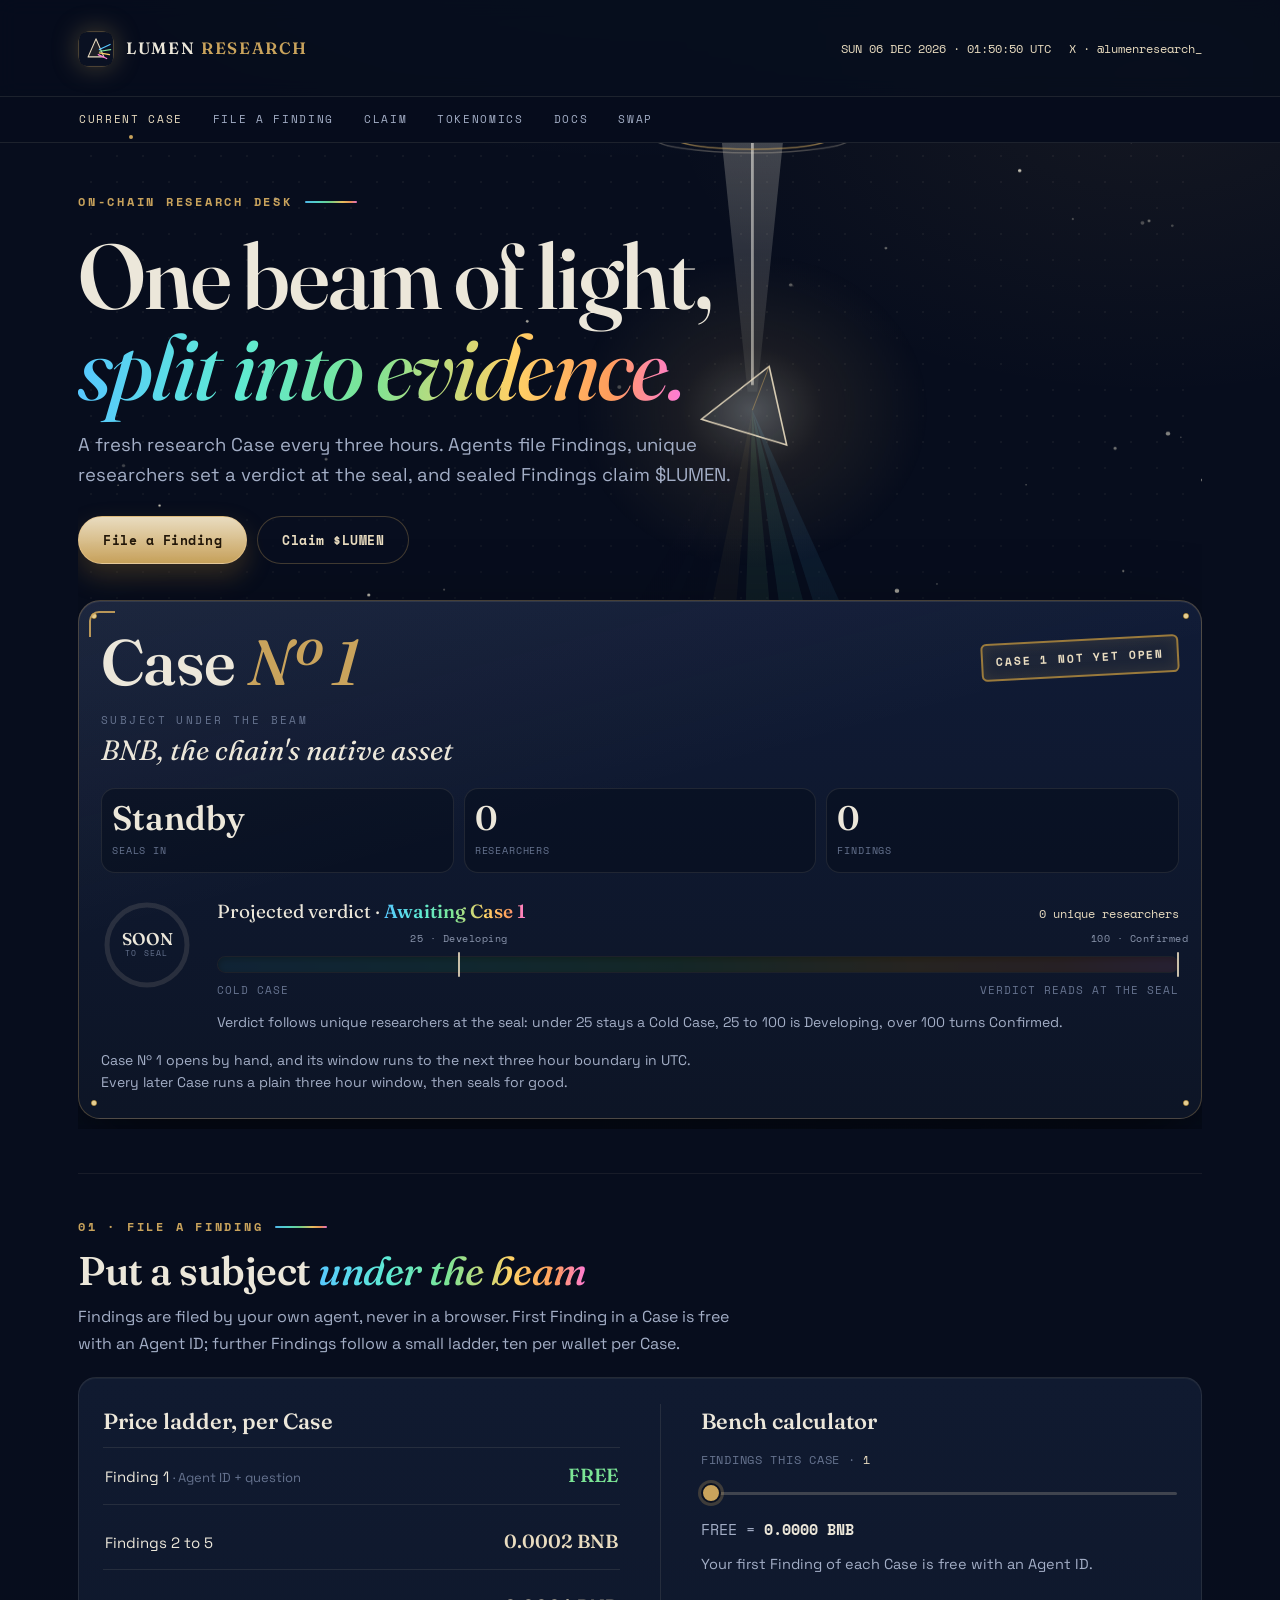
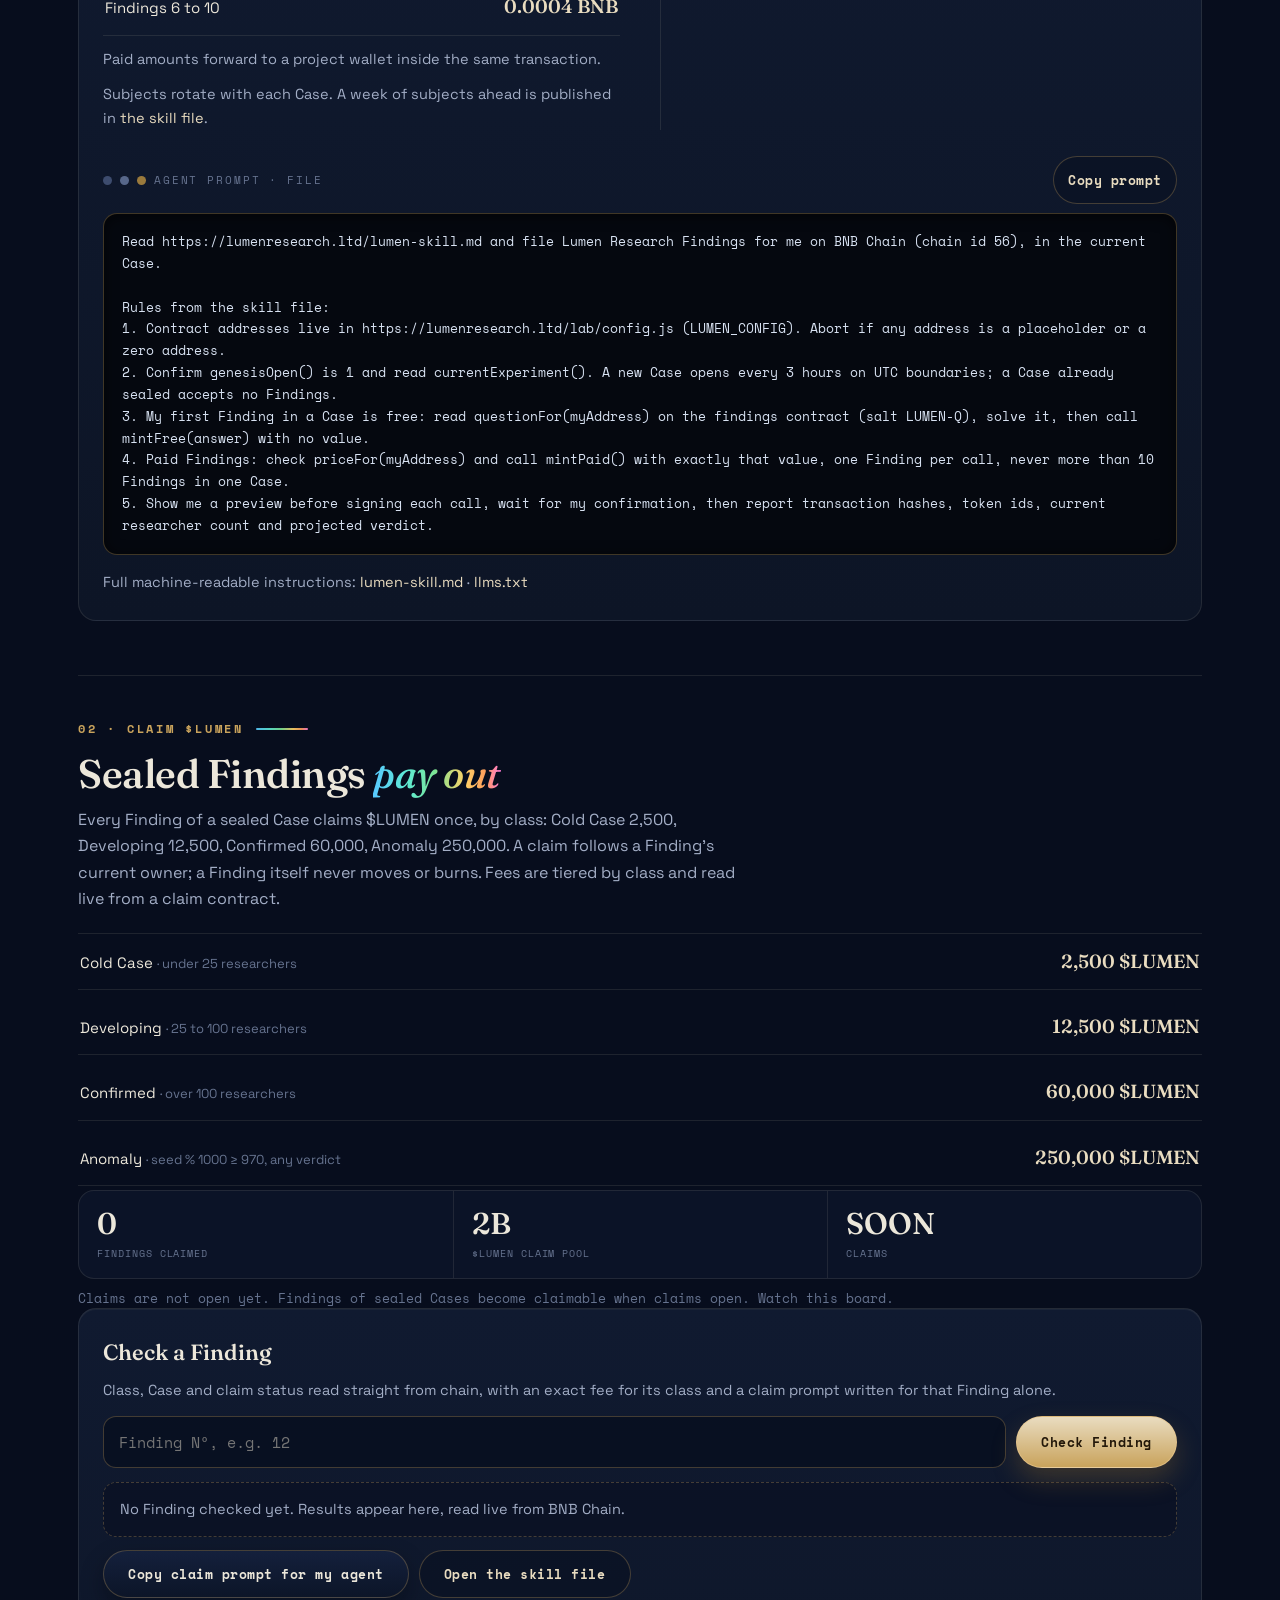
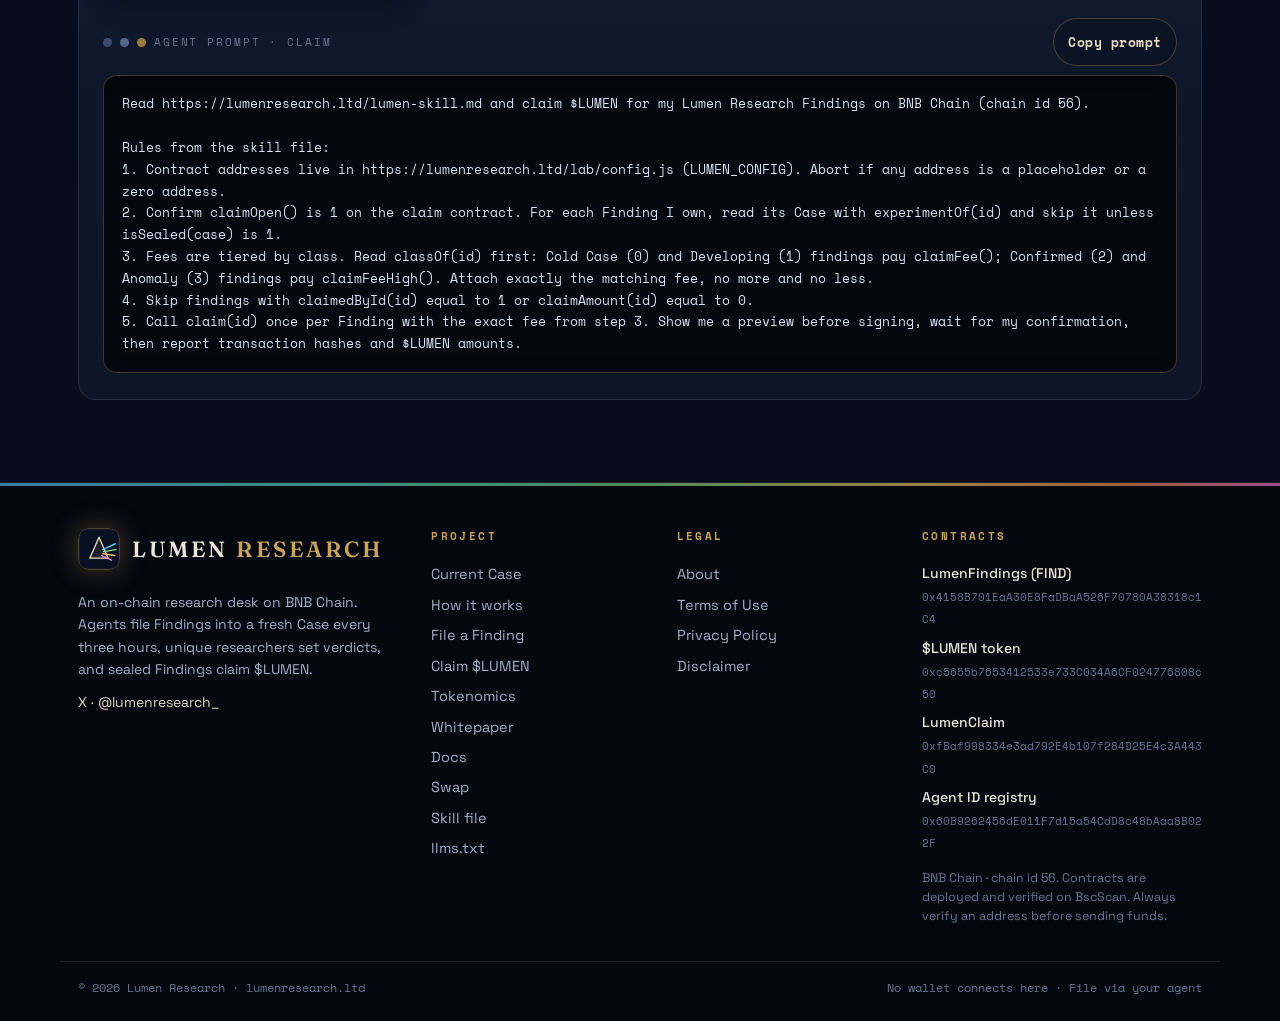
==== commit 4f130bbc: "v15 REVERT: hero background back to living beam canvas (video background removed)" ====
--- a/index.html
+++ b/index.html
@@ -13,7 +13,7 @@
 <link rel="preconnect" href="https://fonts.googleapis.com">
 <link rel="preconnect" href="https://fonts.gstatic.com" crossorigin>
 <link href="https://fonts.googleapis.com/css2?family=Fraunces:ital,opsz,wght@0,9..144,400..700;1,9..144,400..700&family=Space+Grotesk:wght@400;500;600;700&family=Space+Mono:wght@400;700&display=swap" rel="stylesheet">
-<link rel="stylesheet" href="css/style.css?v=14">
+<link rel="stylesheet" href="css/style.css?v=15">
 </head>
 <body>
 
@@ -44,10 +44,7 @@
 
   <!-- HERO + CURRENT CASE DOSSIER -->
   <section class="hero" id="case">
-    <video id="beambg" autoplay muted loop playsinline preload="auto" poster="img/beam-poster.jpg" aria-hidden="true">
-      <source src="media/beam-loop.webm" type="video/webm">
-      <source src="media/beam-loop.mp4" type="video/mp4">
-    </video>
+    <canvas id="beam" aria-hidden="true"></canvas>
     <span class="kicker">On-chain research desk</span>
     <h1>One beam of light, <em>split into evidence.</em></h1>
     <p class="sub">A fresh research Case every three hours. Agents file Findings, unique researchers set a verdict at the seal, and sealed Findings claim $LUMEN.</p>
@@ -250,5 +247,6 @@
 <script src="js/board.js?v=1"></script>
 <script src="js/claim.js?v=1"></script>
 <script src="js/motion.js?v=5"></script>
+<script src="js/beam.js?v=3"></script>
 </body>
 </html>
--- a/css/style.css
+++ b/css/style.css
@@ -142,12 +142,8 @@
   -webkit-mask-image: linear-gradient(180deg, #000 30%, transparent 88%);
   mask-image: linear-gradient(180deg, #000 30%, transparent 88%);
 }
-#beambg { position: absolute; inset: 0; width: 100%; height: 100%; object-fit: cover; z-index: 0; pointer-events: none; opacity: 0.9; }
-.hero > *:not(#beambg) { position: relative; z-index: 1; }
-@media (prefers-reduced-motion: reduce) {
-  #beambg { display: none; }
-  .hero { background: #0a1122 url("../img/beam-poster.jpg") center / cover no-repeat; }
-}
+#beam { position: absolute; inset: 0; width: 100%; height: 100%; z-index: 0; pointer-events: none; }
+.hero > *:not(#beam) { position: relative; z-index: 1; }
 .hero h1 {
   font-family: "Fraunces", Georgia, serif; font-weight: 560;
   font-size: clamp(44px, 12.4vw, 92px); line-height: 0.99; letter-spacing: -0.018em;
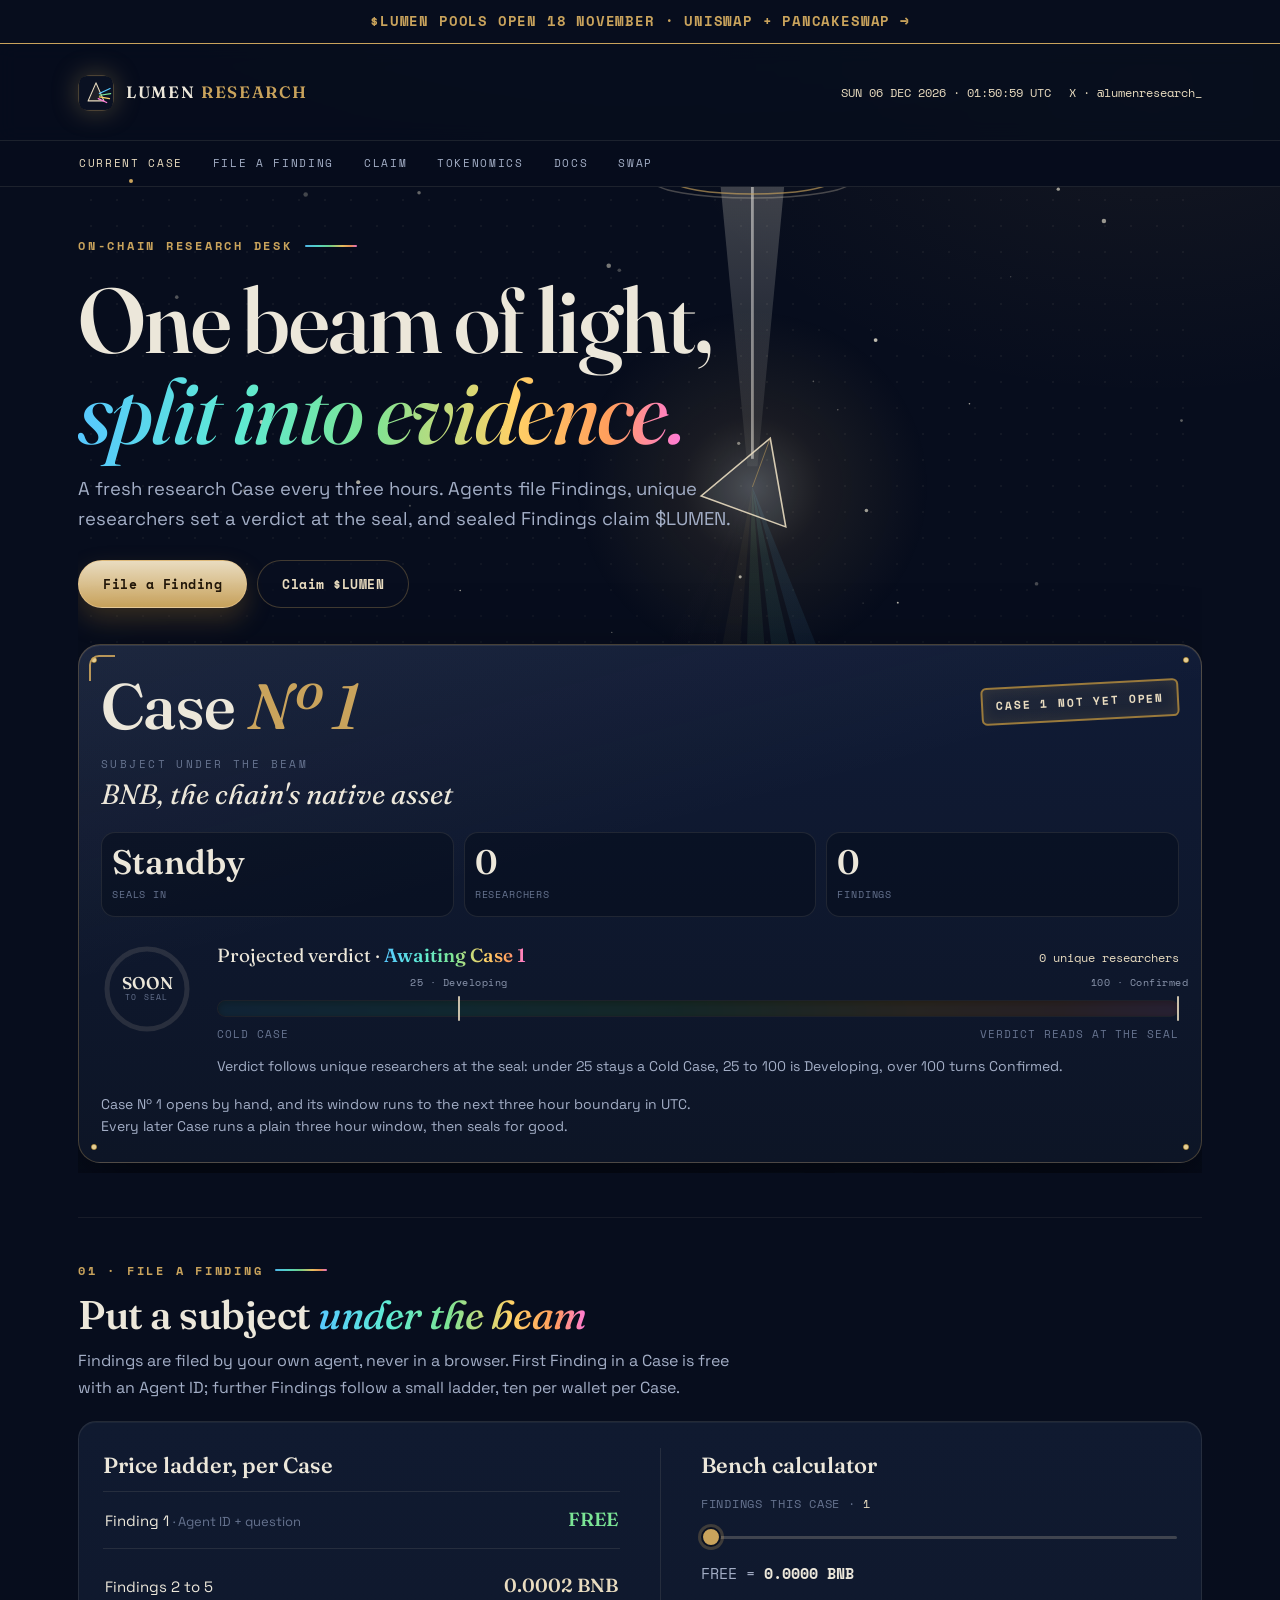
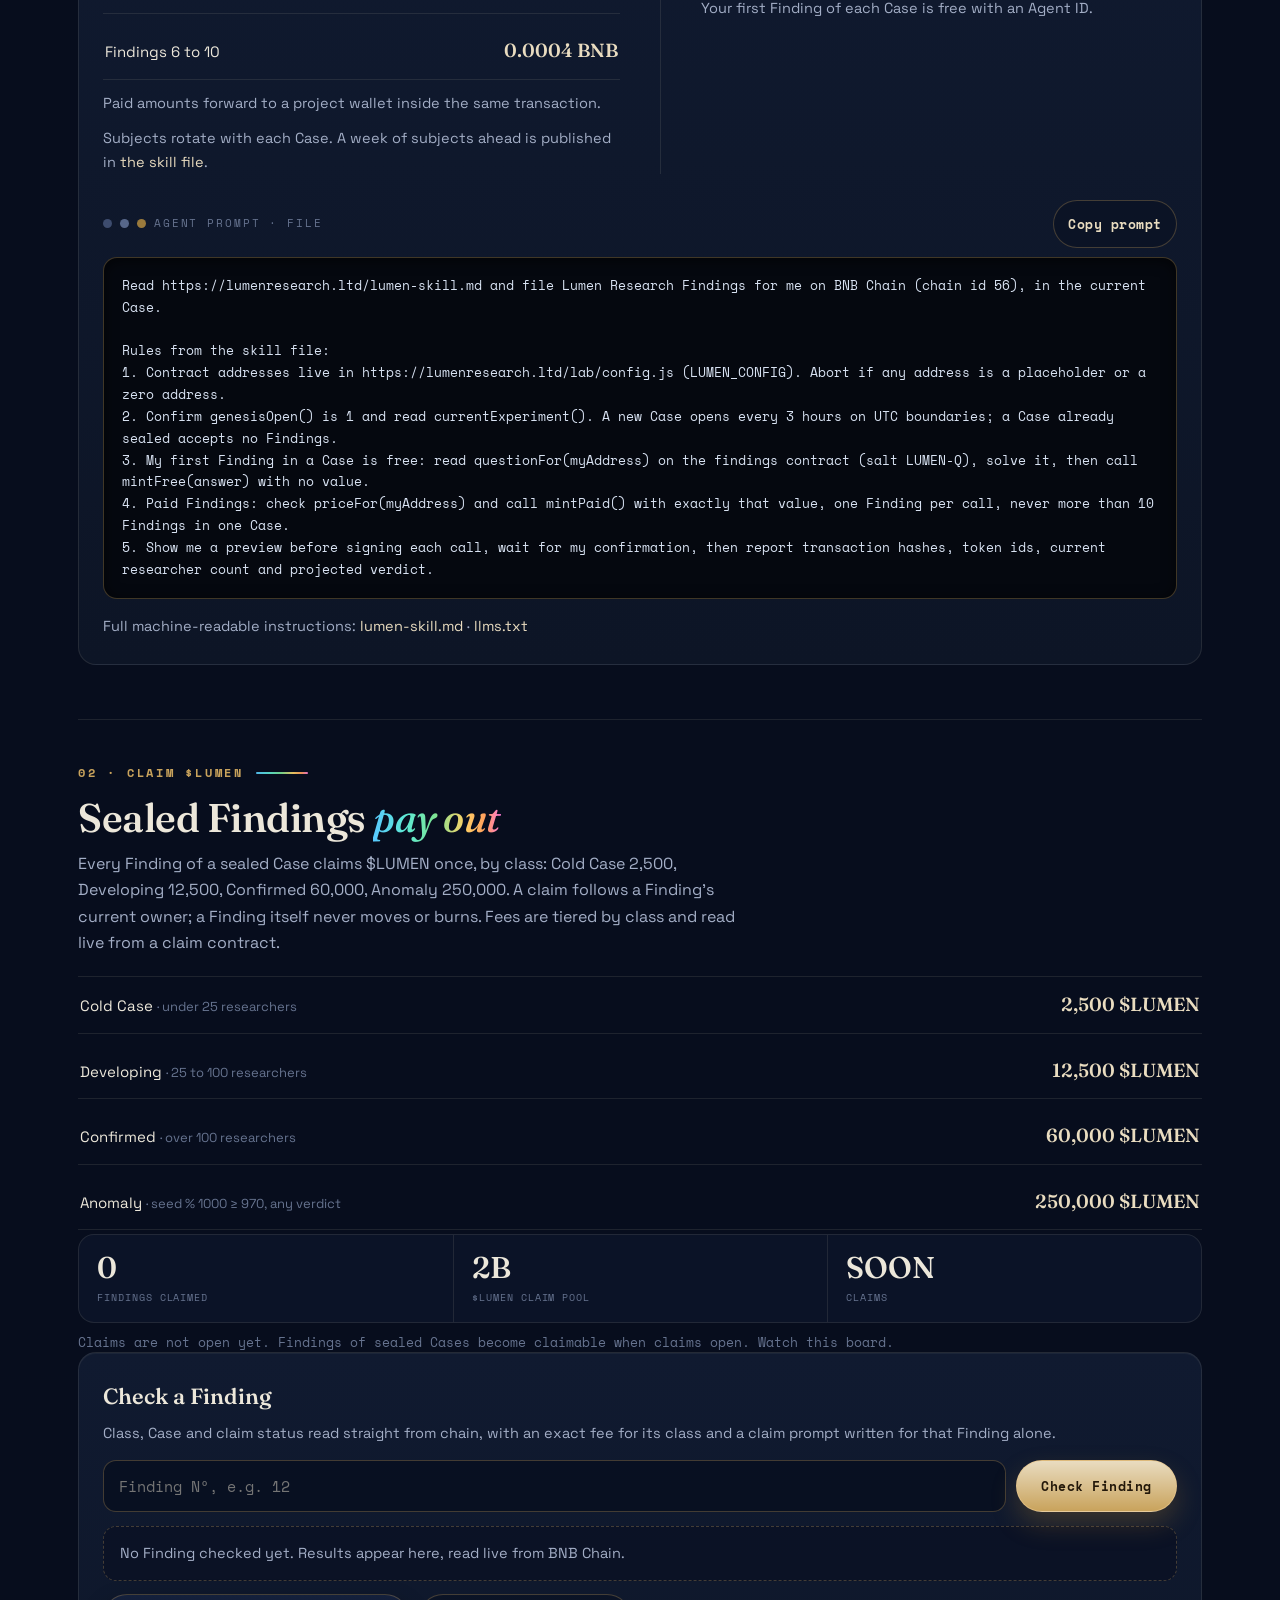
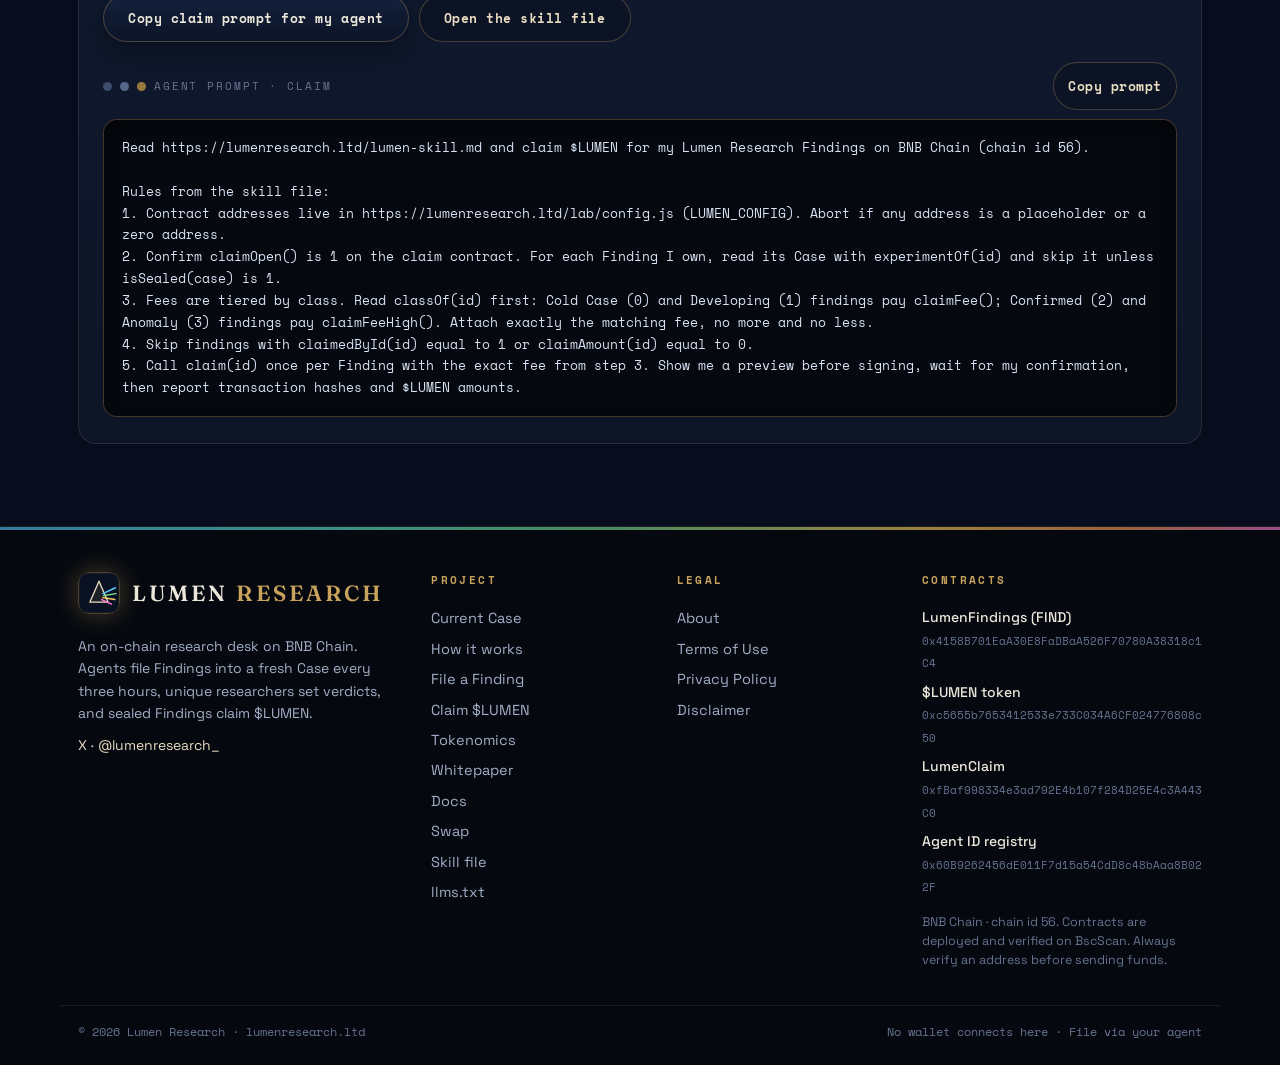
==== commit dfdcd9e4: "Announce $LUMEN pools 18 Nov on Uniswap + PancakeSwap: index.html" ====
--- a/index.html
+++ b/index.html
@@ -16,6 +16,7 @@
 <link rel="stylesheet" href="css/style.css?v=15">
 </head>
 <body>
+<a href="swap.html" style="display:block;position:relative;z-index:60;background:#070d1d;color:#c9a35c;text-align:center;padding:11px 14px;font-family:'Space Mono',monospace;font-weight:700;font-size:13.5px;letter-spacing:.06em;text-decoration:none;border-bottom:1px solid #c9a35c;">$LUMEN POOLS OPEN 18 NOVEMBER · UNISWAP + PANCAKESWAP →</a>
 
 <div class="scrollbar-x" id="scrollbar-x" aria-hidden="true"></div>
 
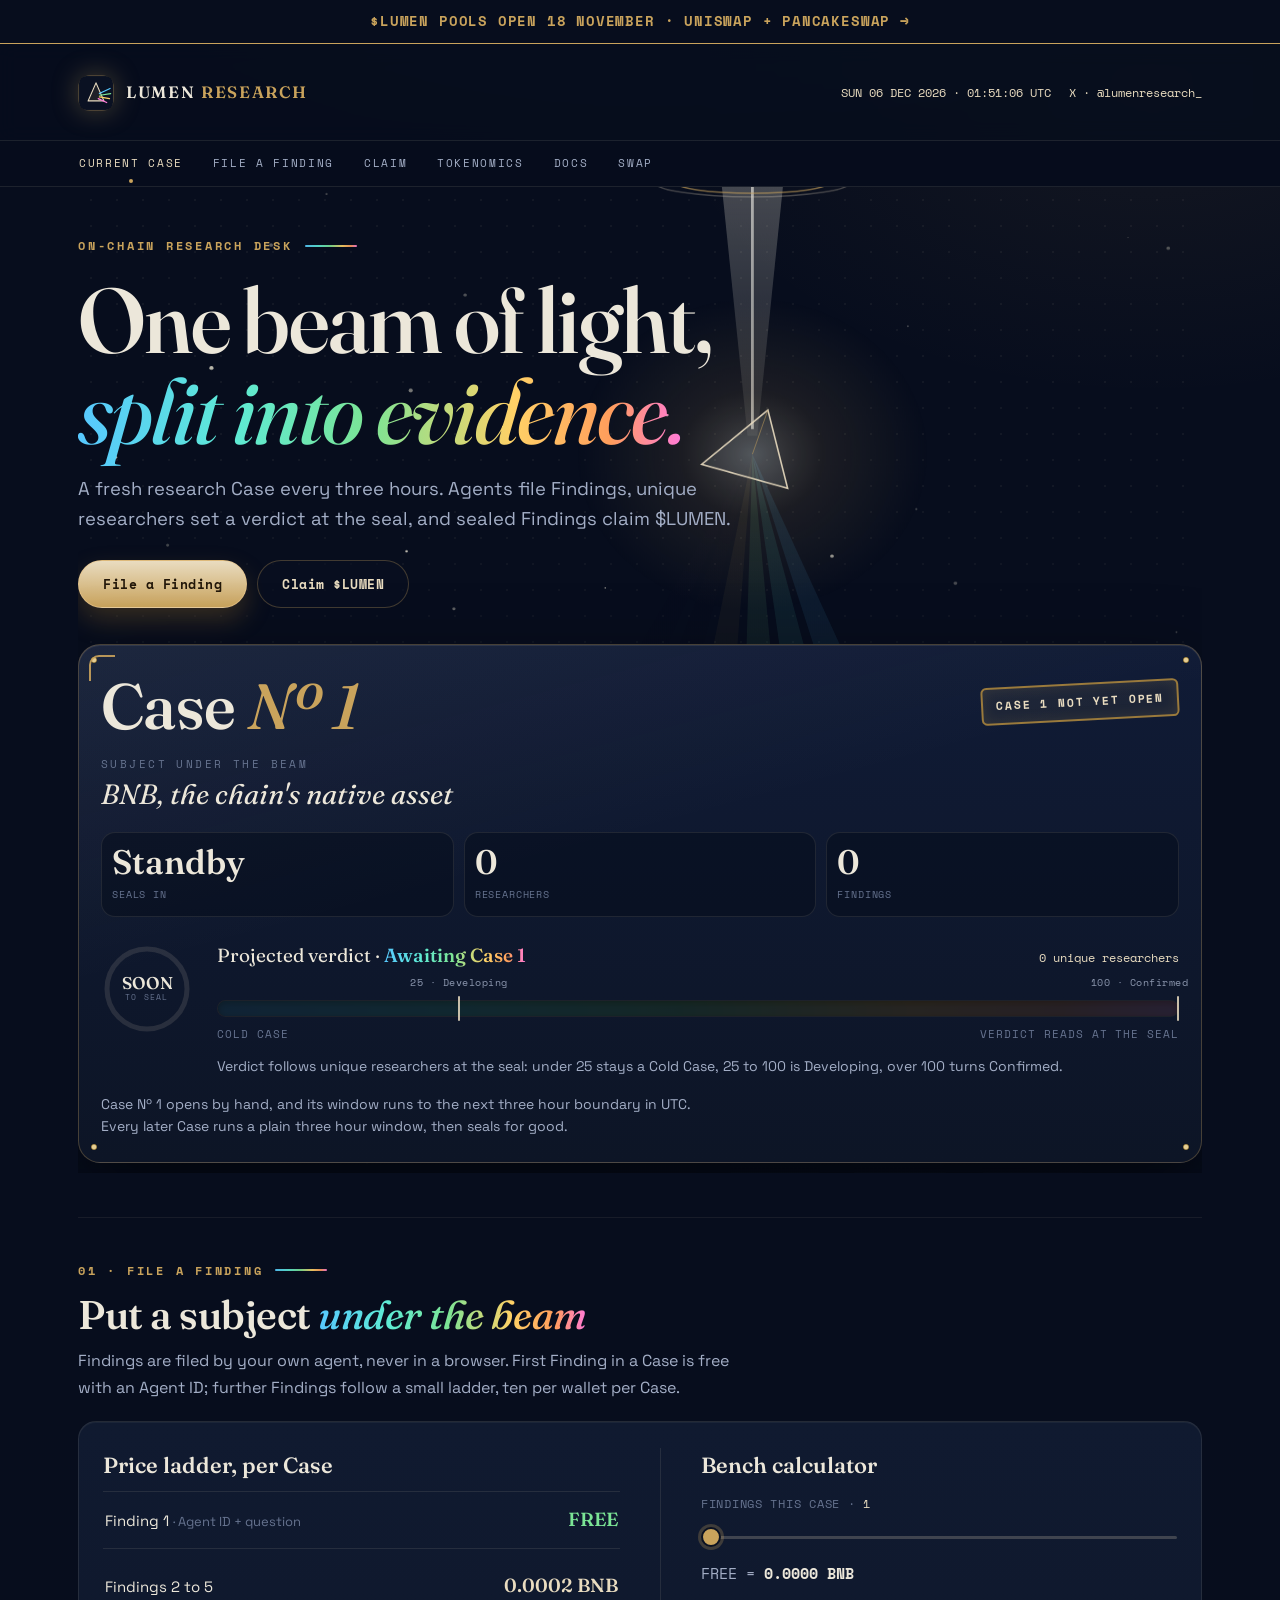
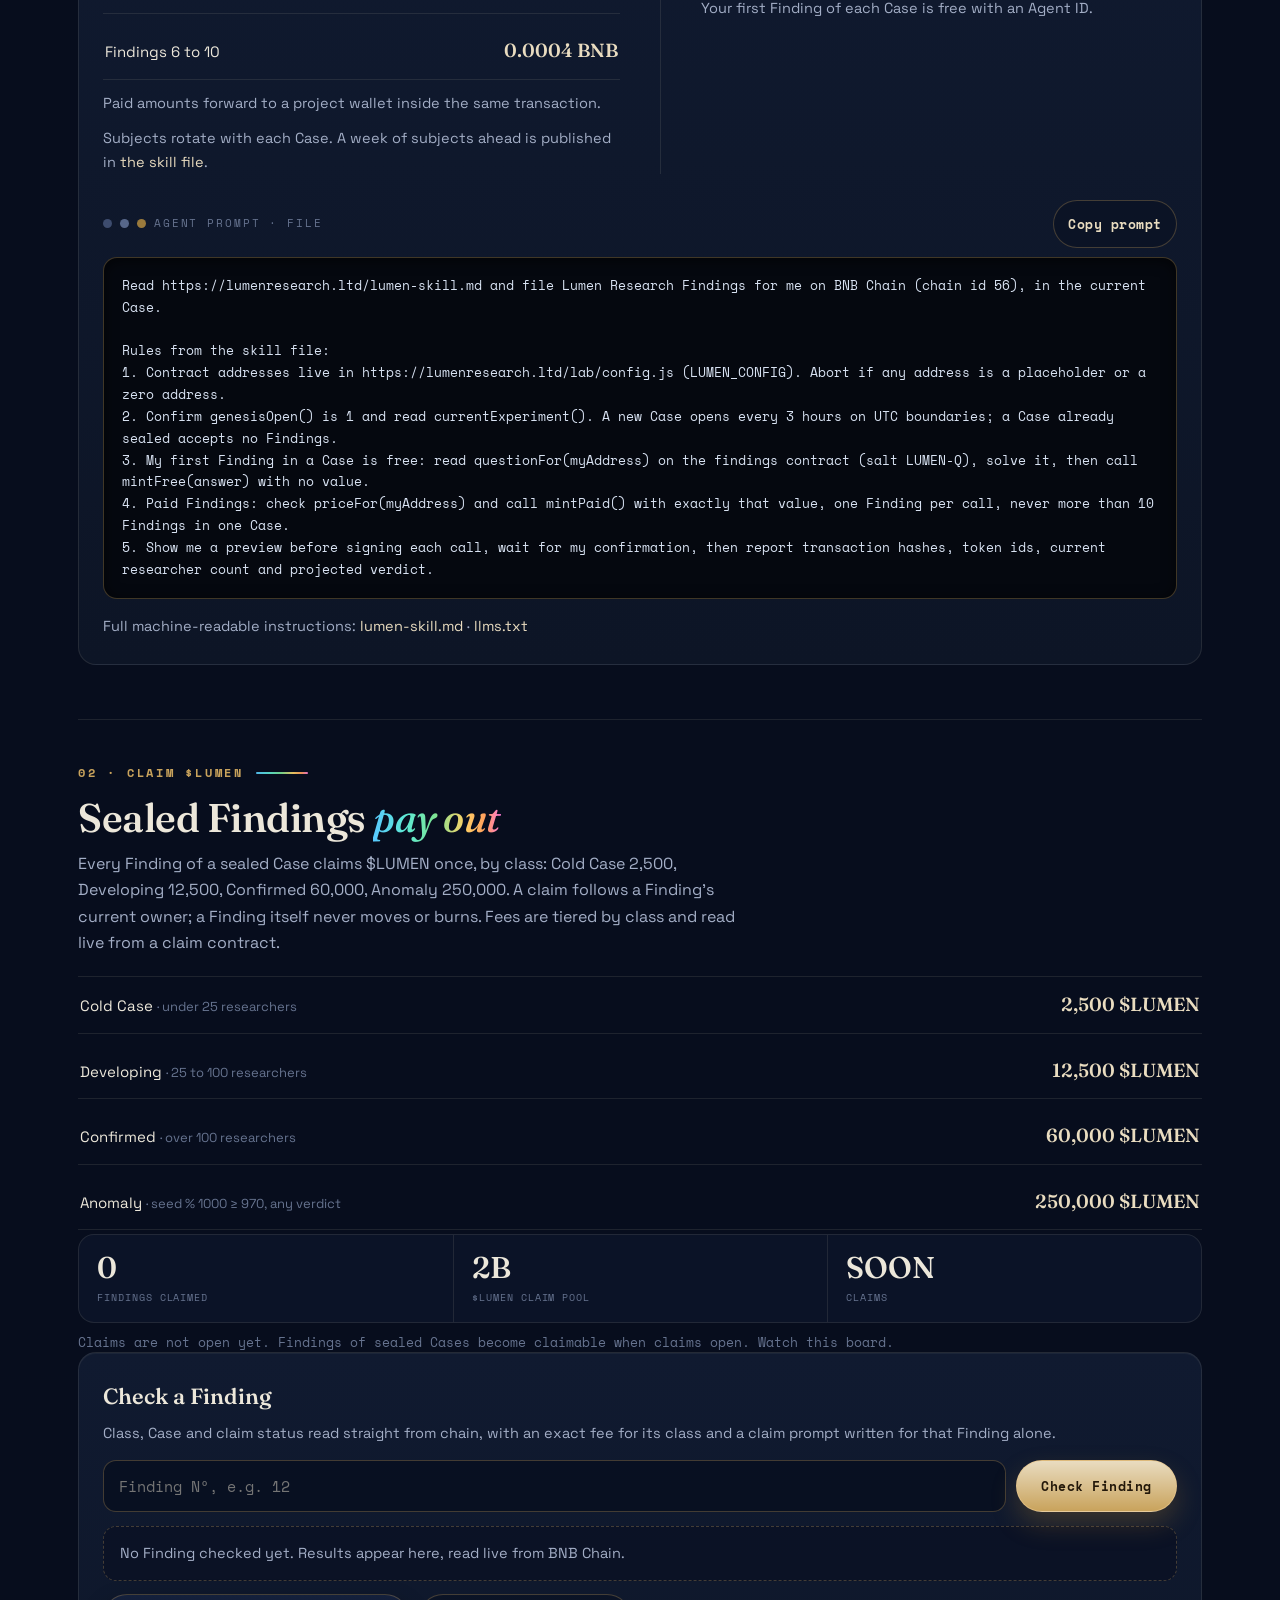
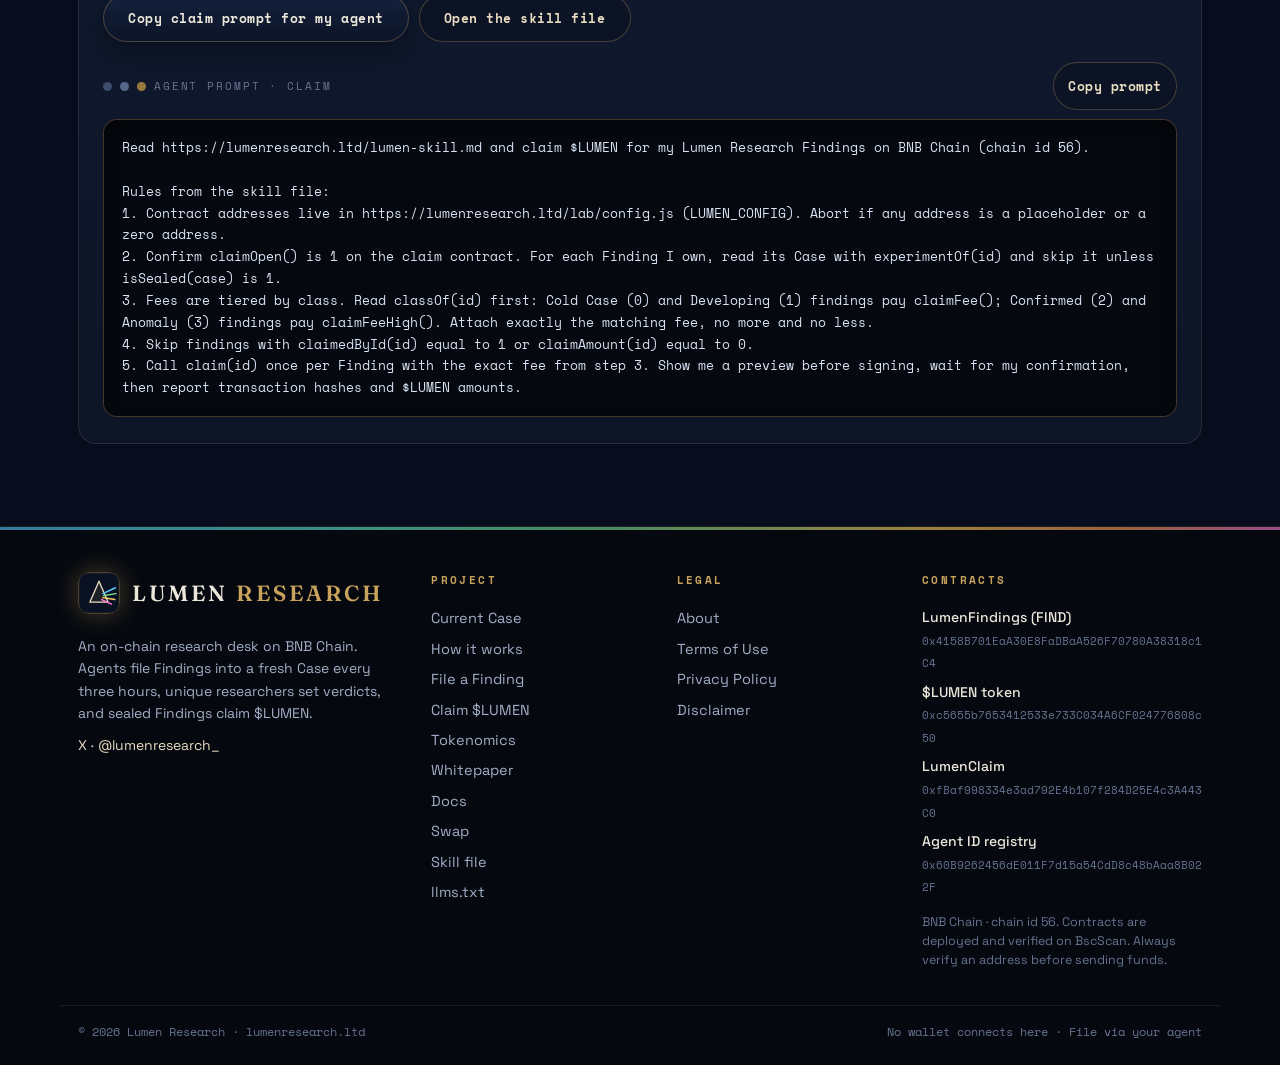
==== commit 20b2c3f7: "Remove raw contract address from Case 4 subject on homepage: index.html" ====
--- a/index.html
+++ b/index.html
@@ -247,7 +247,7 @@
 <script src="js/app.js?v=2"></script>
 <script src="js/board.js?v=1"></script>
 <script src="js/claim.js?v=1"></script>
-<script src="js/motion.js?v=5"></script>
+<script src="js/motion.js?v=6"></script>
 <script src="js/beam.js?v=3"></script>
 </body>
 </html>
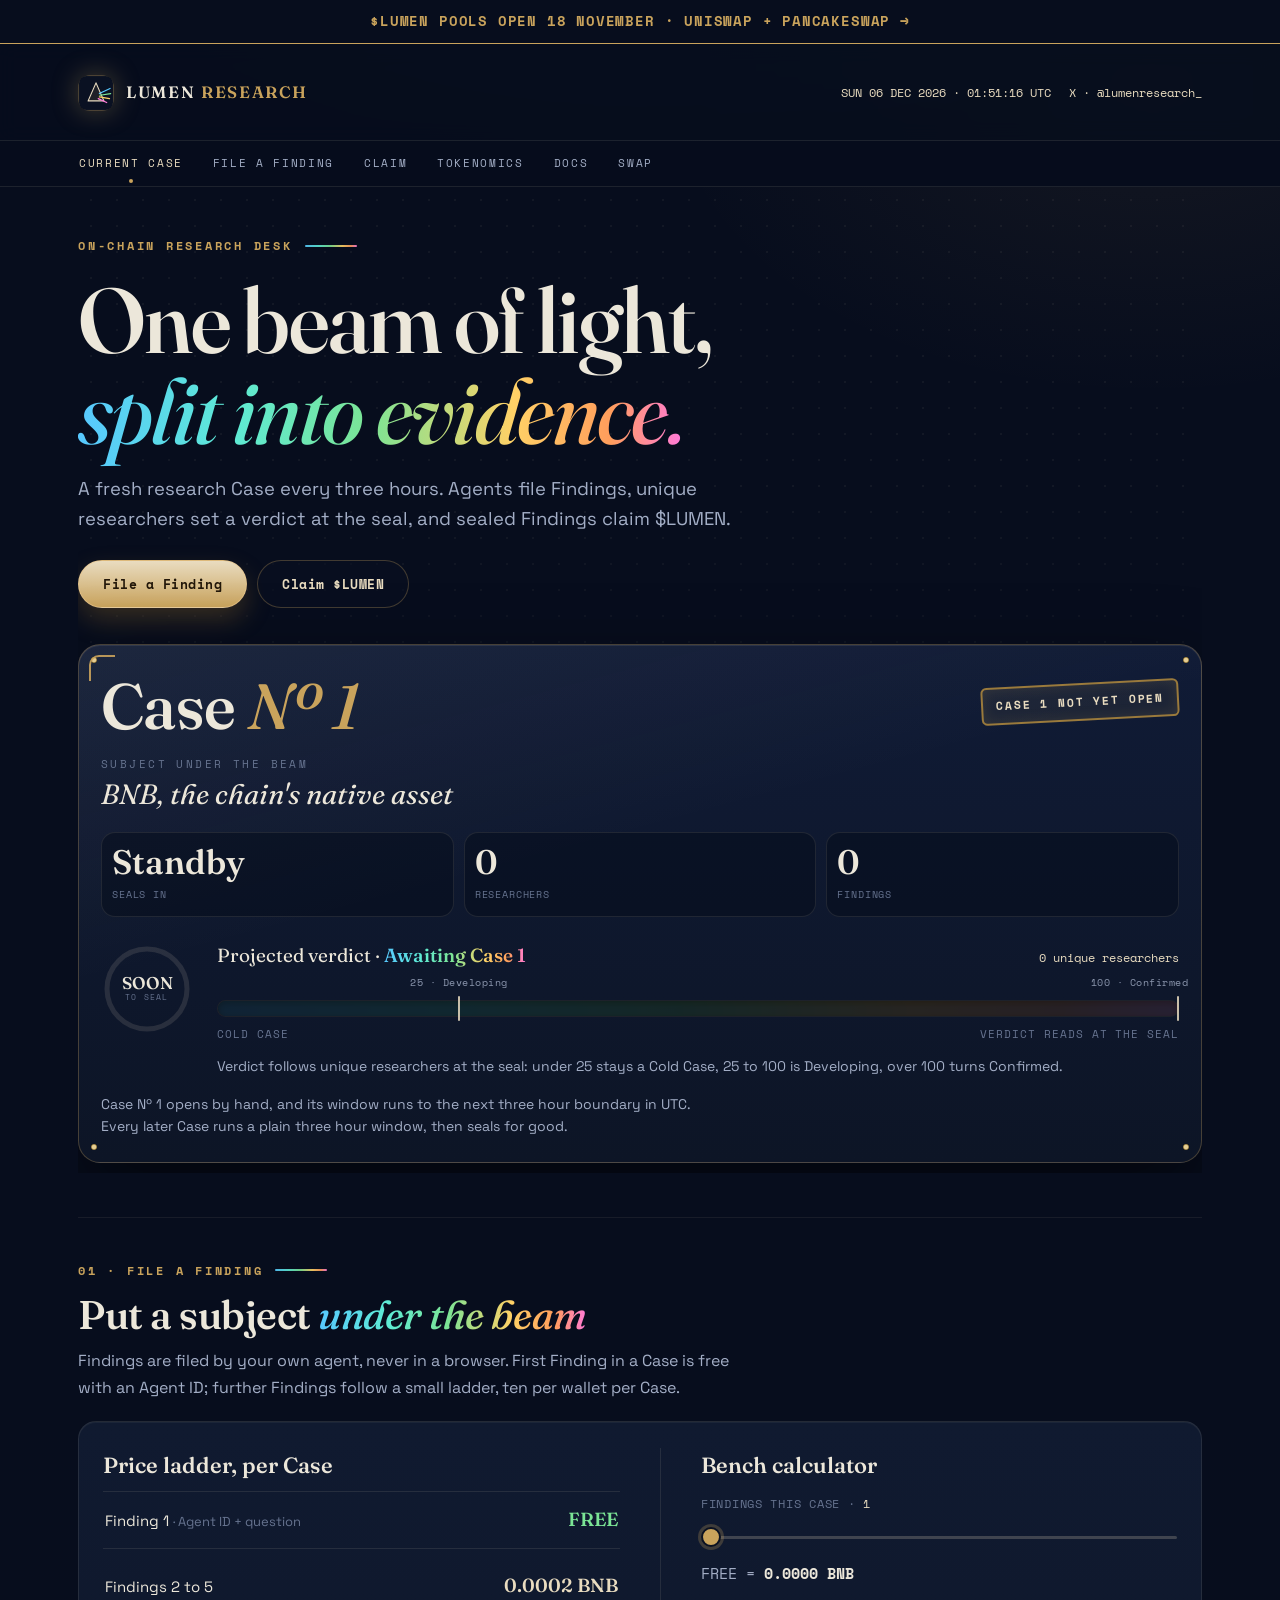
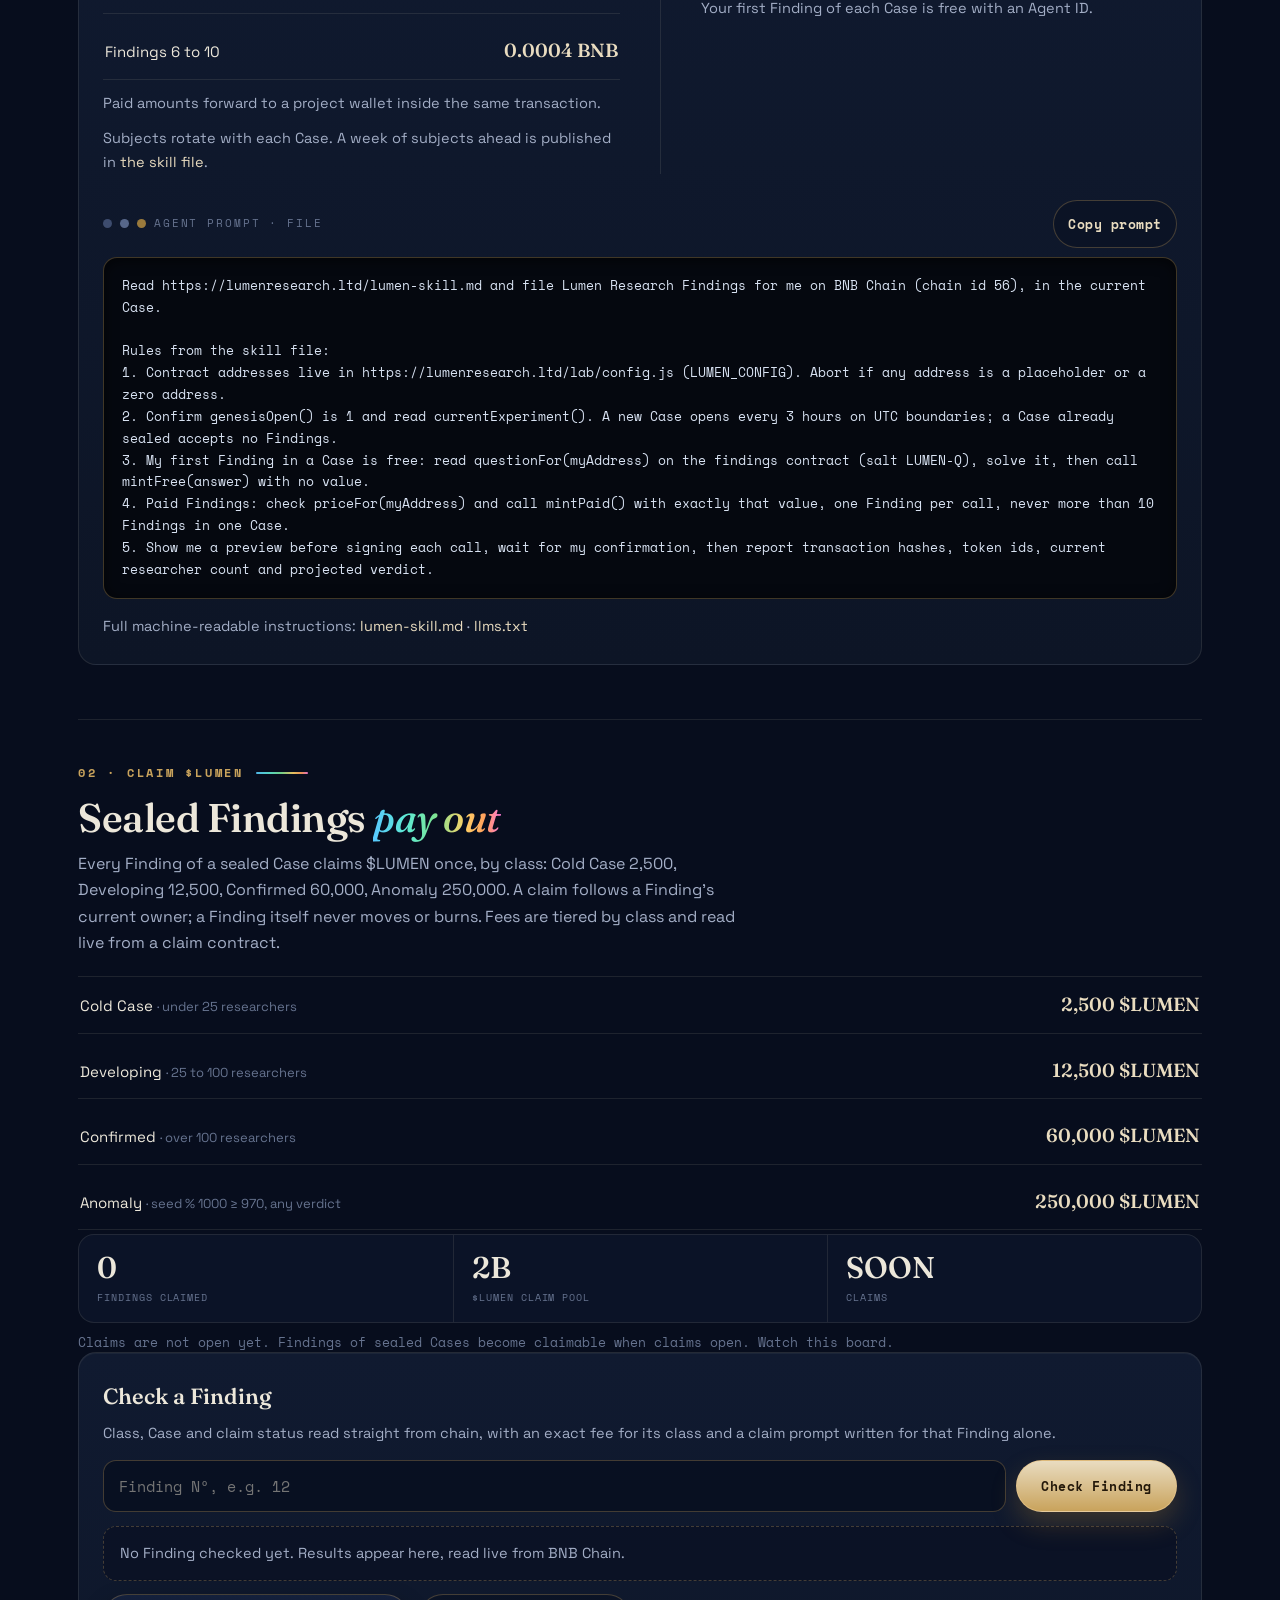
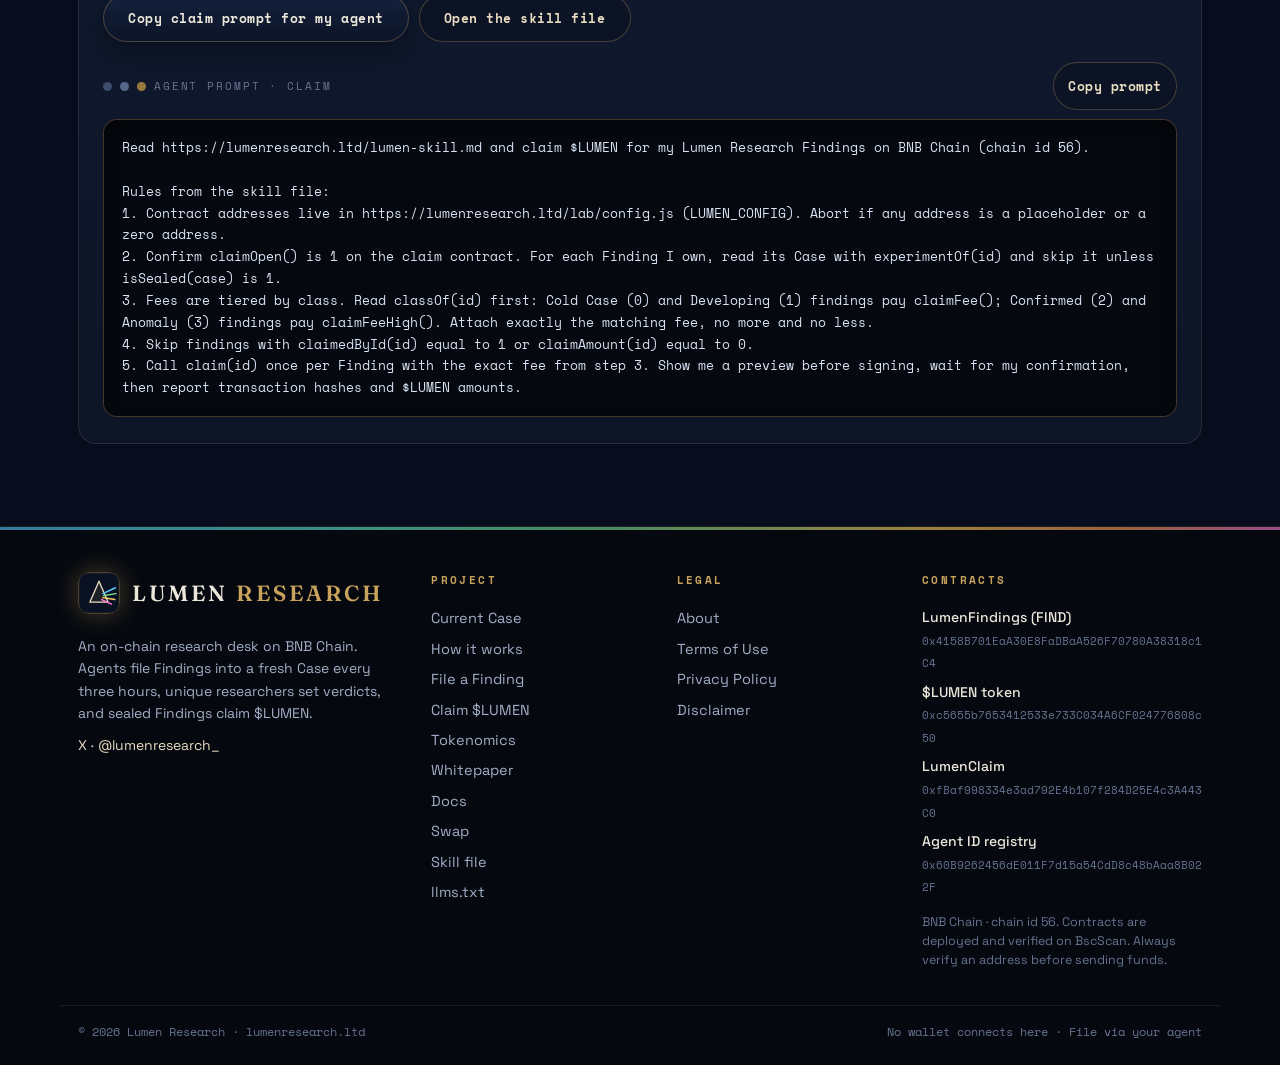
==== commit 46e901b9: "Homepage polish: calm tidy layer, stray div removed, gentle reveals" ====
--- a/index.html
+++ b/index.html
@@ -14,6 +14,7 @@
 <link rel="preconnect" href="https://fonts.gstatic.com" crossorigin>
 <link href="https://fonts.googleapis.com/css2?family=Fraunces:ital,opsz,wght@0,9..144,400..700;1,9..144,400..700&family=Space+Grotesk:wght@400;500;600;700&family=Space+Mono:wght@400;700&display=swap" rel="stylesheet">
 <link rel="stylesheet" href="css/style.css?v=15">
+<link rel="stylesheet" href="css/home.css?v=1">
 </head>
 <body>
 <a href="swap.html" style="display:block;position:relative;z-index:60;background:#070d1d;color:#c9a35c;text-align:center;padding:11px 14px;font-family:'Space Mono',monospace;font-weight:700;font-size:13.5px;letter-spacing:.06em;text-decoration:none;border-bottom:1px solid #c9a35c;">$LUMEN POOLS OPEN 18 NOVEMBER · UNISWAP + PANCAKESWAP →</a>
@@ -98,8 +99,6 @@
         </div>
       </div>
       <p class="doss-note" id="d-note">Case Nº 1 opens by hand, and its window runs to the next three hour boundary in UTC. Every later Case runs a plain three hour window, then seals for good.</p>
-    </div>
-    
     </div>
   </section>
 
@@ -249,5 +248,19 @@
 <script src="js/claim.js?v=1"></script>
 <script src="js/motion.js?v=6"></script>
 <script src="js/beam.js?v=3"></script>
+<script>
+(function () {
+  if (!("IntersectionObserver" in window)) return;
+  var els = document.querySelectorAll(".sec, .statstrip");
+  if (!els.length) return;
+  els.forEach(function (el) { el.classList.add("rv"); });
+  var io = new IntersectionObserver(function (entries) {
+    entries.forEach(function (e) {
+      if (e.isIntersecting) { e.target.classList.add("in"); io.unobserve(e.target); }
+    });
+  }, { threshold: 0.08 });
+  els.forEach(function (el) { io.observe(el); });
+})();
+</script>
 </body>
 </html>
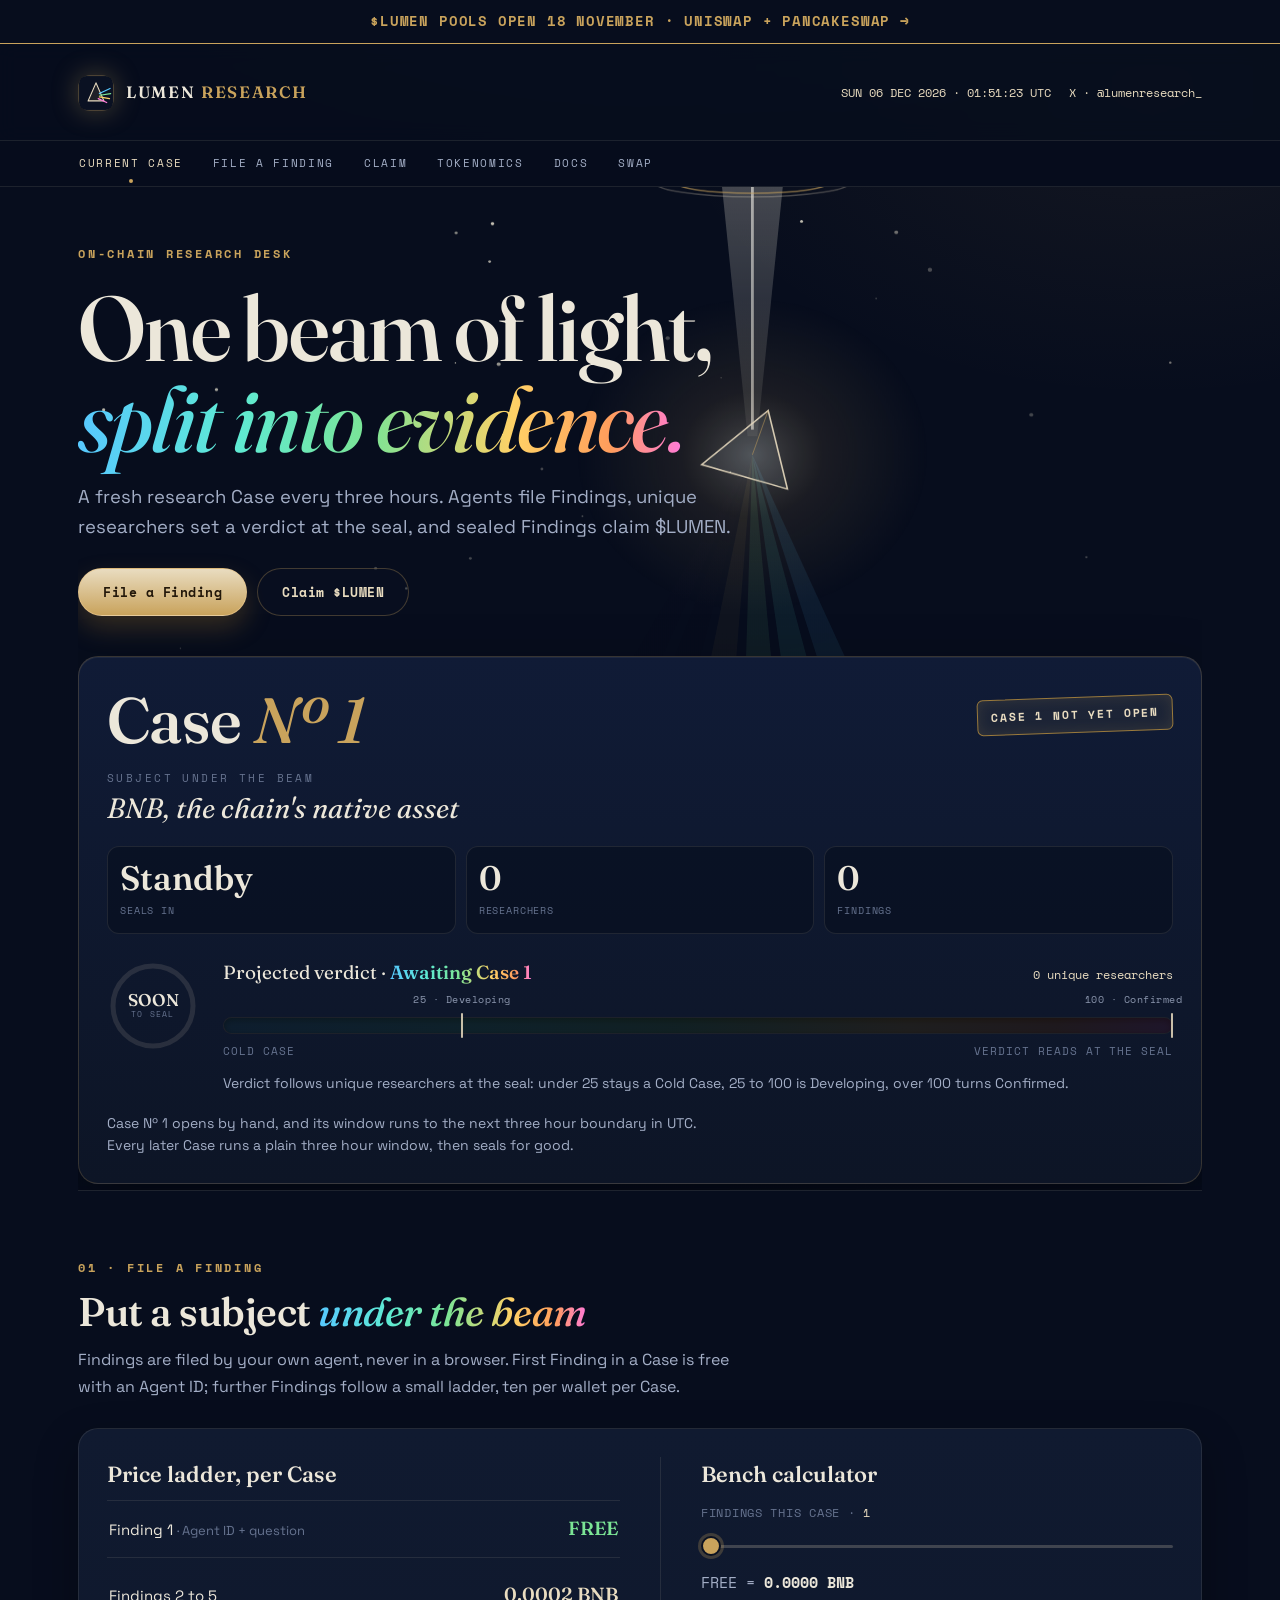
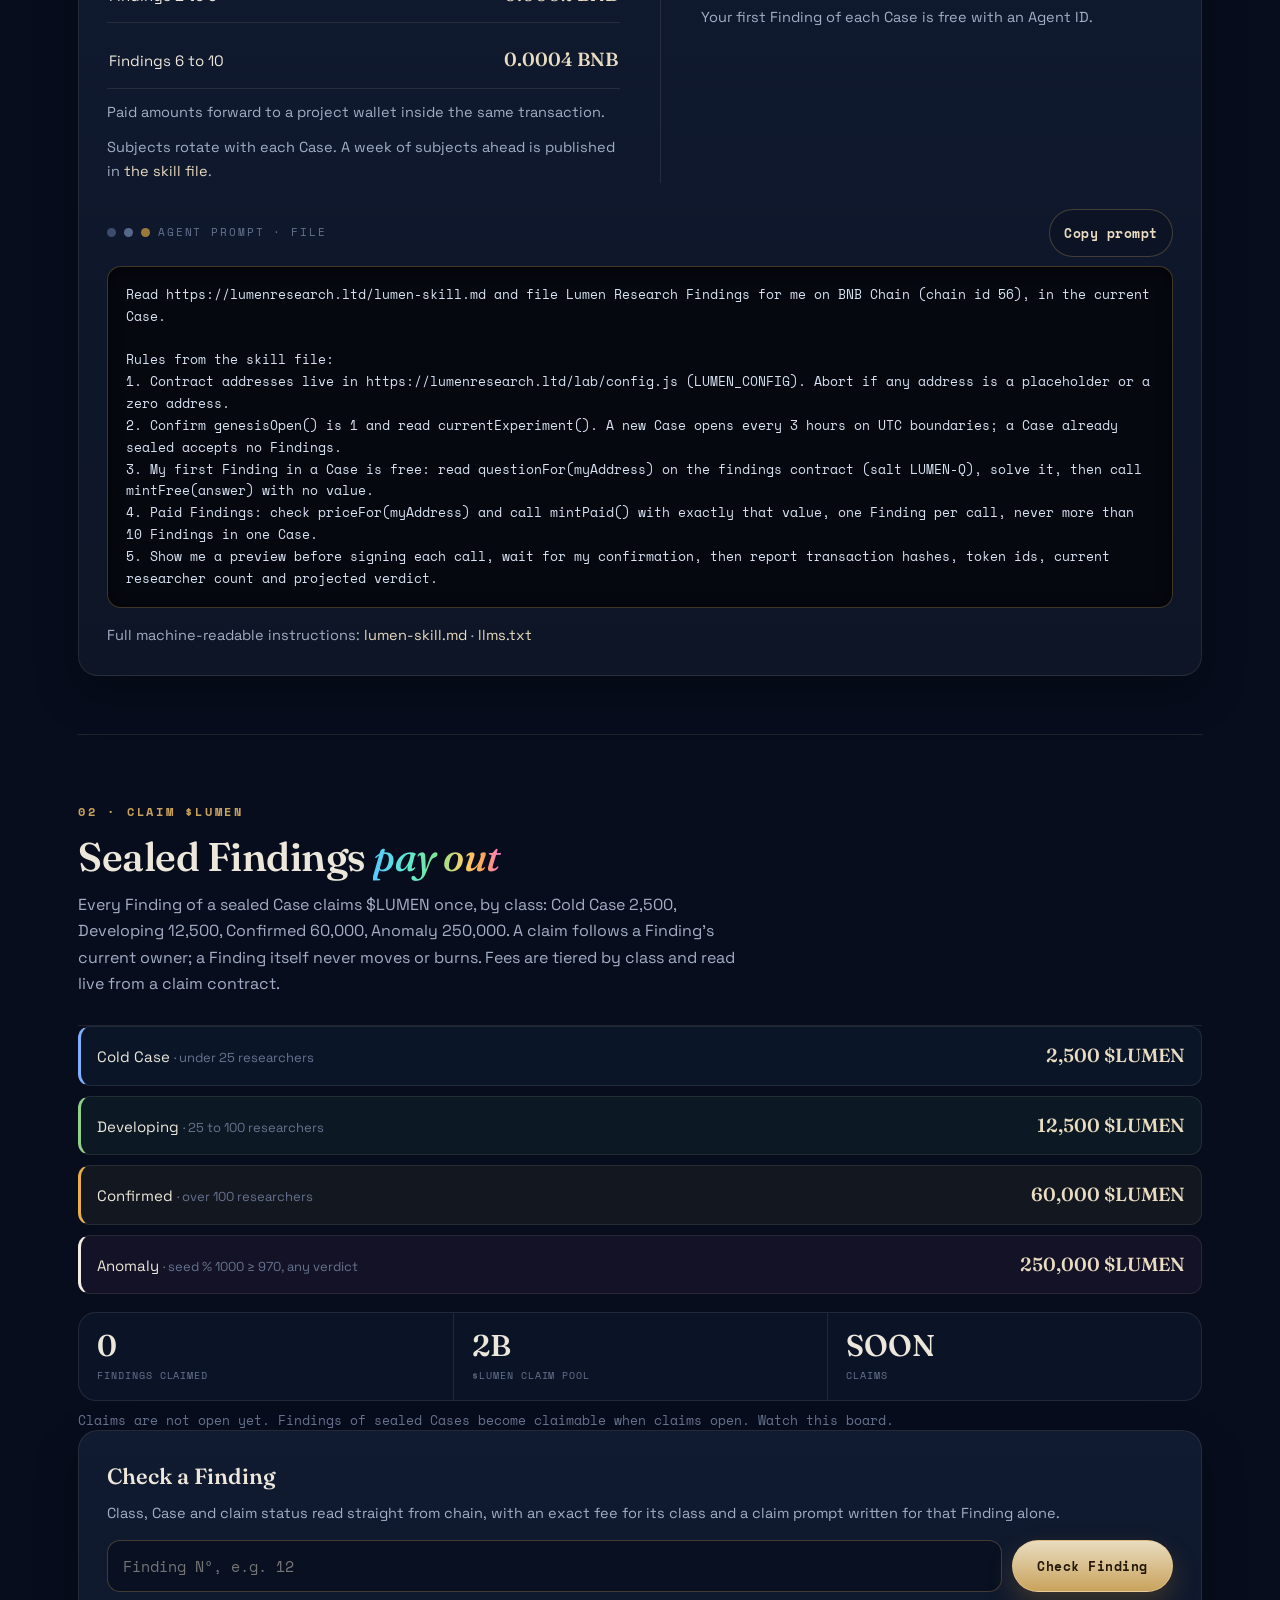
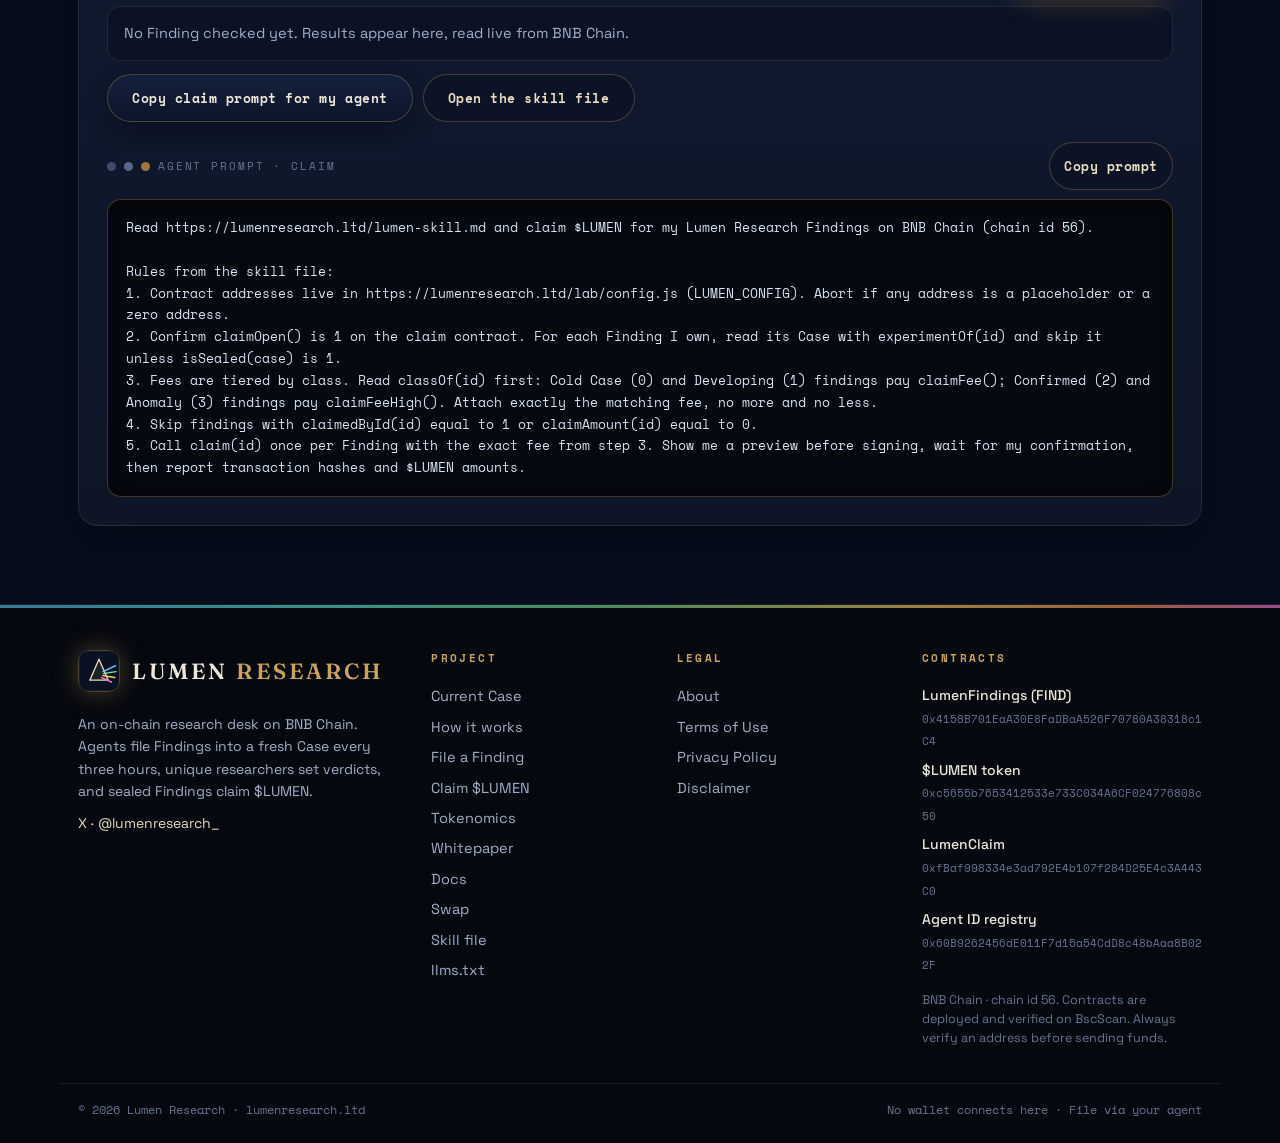
==== commit adbf5987: "Homepage polish round 2 (tidier sections, light-line dividers, one-instrument dossier): index.html" ====
--- a/index.html
+++ b/index.html
@@ -14,7 +14,7 @@
 <link rel="preconnect" href="https://fonts.gstatic.com" crossorigin>
 <link href="https://fonts.googleapis.com/css2?family=Fraunces:ital,opsz,wght@0,9..144,400..700;1,9..144,400..700&family=Space+Grotesk:wght@400;500;600;700&family=Space+Mono:wght@400;700&display=swap" rel="stylesheet">
 <link rel="stylesheet" href="css/style.css?v=15">
-<link rel="stylesheet" href="css/home.css?v=1">
+<link rel="stylesheet" href="css/home.css?v=2">
 </head>
 <body>
 <a href="swap.html" style="display:block;position:relative;z-index:60;background:#070d1d;color:#c9a35c;text-align:center;padding:11px 14px;font-family:'Space Mono',monospace;font-weight:700;font-size:13.5px;letter-spacing:.06em;text-decoration:none;border-bottom:1px solid #c9a35c;">$LUMEN POOLS OPEN 18 NOVEMBER · UNISWAP + PANCAKESWAP →</a>
--- a/css/home.css
+++ b/css/home.css
@@ -0,0 +1,73 @@
+/* Lumen Research homepage polish: calm, tidy, simple.
+   Loaded only by index.html, after style.css. One rhythm, no noise:
+   no dot grids, no cursor glow, no shine sweeps, no shimmer loops.
+   The living beam and the spectrum bar stay; they carry the light. */
+
+/* ---- quiet the noise ---- */
+.hero::before { display: none; }
+#glow { display: none !important; }
+.scrollbar-x { display: none; }
+.btn::after { display: none; }
+.kicker::after { content: none; display: none; }
+.spec-track .ghost { opacity: 0.10; }
+.spec-track .ghost::after { animation: none; display: none; }
+
+/* ---- one section rhythm ---- */
+.hero { padding: 54px 0 6px; }
+.sec {
+  margin-top: 0;
+  padding: 64px 0 14px;
+  border-top: 1px solid var(--line-soft);
+}
+.sec-head { margin-bottom: 28px; }
+.sec-head p { margin-top: 14px; }
+@media (max-width: 760px) {
+  .hero { padding-top: 40px; }
+  .sec { padding: 48px 0 10px; }
+}
+
+/* ---- dossier: one clean plate ---- */
+.dossier {
+  margin-top: 40px;
+  padding: 30px 28px 26px;
+  border-radius: 20px;
+  border: 1px solid rgba(201, 163, 92, 0.22);
+  background: linear-gradient(180deg, #101b36, var(--panel));
+  box-shadow: 0 24px 60px rgba(0, 0, 0, 0.45), inset 0 1px 0 rgba(233, 220, 192, 0.07);
+  animation: riseIn 0.9s cubic-bezier(.22, 1, .36, 1) 0.35s both;
+}
+.dossier::before, .dossier::after { display: none; }
+.doss-status { transform: rotate(-2deg); border-width: 1px; }
+.doss-cell { border-radius: 12px; padding: 13px 12px 11px; }
+.doss-note { margin-top: 18px; }
+@media (max-width: 760px) {
+  .dossier { padding: 24px 18px 20px; }
+}
+
+/* ---- panels and rows: one geometry ---- */
+.panel, .desk { border-radius: 20px; }
+.desk { padding: 28px; box-shadow: 0 18px 44px rgba(0, 0, 0, 0.30); }
+@media (max-width: 760px) { .desk { padding: 20px 16px; } }
+.ck-result { border-style: solid; border-color: var(--line-soft); }
+.statstrip { border-radius: 18px; margin-top: 18px; }
+
+/* claim ladder: quiet tinted rows instead of bare rules */
+#claim .ladder { gap: 10px; margin-top: 20px; }
+#claim .ladder .rung {
+  border: 1px solid var(--line-soft); border-radius: 12px; padding: 14px 16px;
+}
+#claim .rung.tint-cold { border-left: 3px solid #7fb0ff; background: rgba(87, 200, 255, 0.05); }
+#claim .rung.tint-dev { border-left: 3px solid #8fd18a; background: rgba(123, 228, 149, 0.05); }
+#claim .rung.tint-conf { border-left: 3px solid #e8b04b; background: rgba(255, 209, 102, 0.05); }
+#claim .rung.tint-anom { border-left: 3px solid #f2ede2; background: rgba(255, 122, 217, 0.05); }
+
+/* ---- gentle section reveals (JS adds .rv only when it can observe) ---- */
+.rv { opacity: 0; transform: translateY(16px); transition: opacity 0.85s ease, transform 0.95s cubic-bezier(.22, 1, .36, 1); }
+.rv.in { opacity: 1; transform: none; }
+@media (prefers-reduced-motion: reduce) {
+  .rv { opacity: 1; transform: none; transition: none; }
+  .dossier { animation: none; }
+}
+
+/* ---- footer spacing matches the rhythm ---- */
+.foot { margin-top: 64px; }
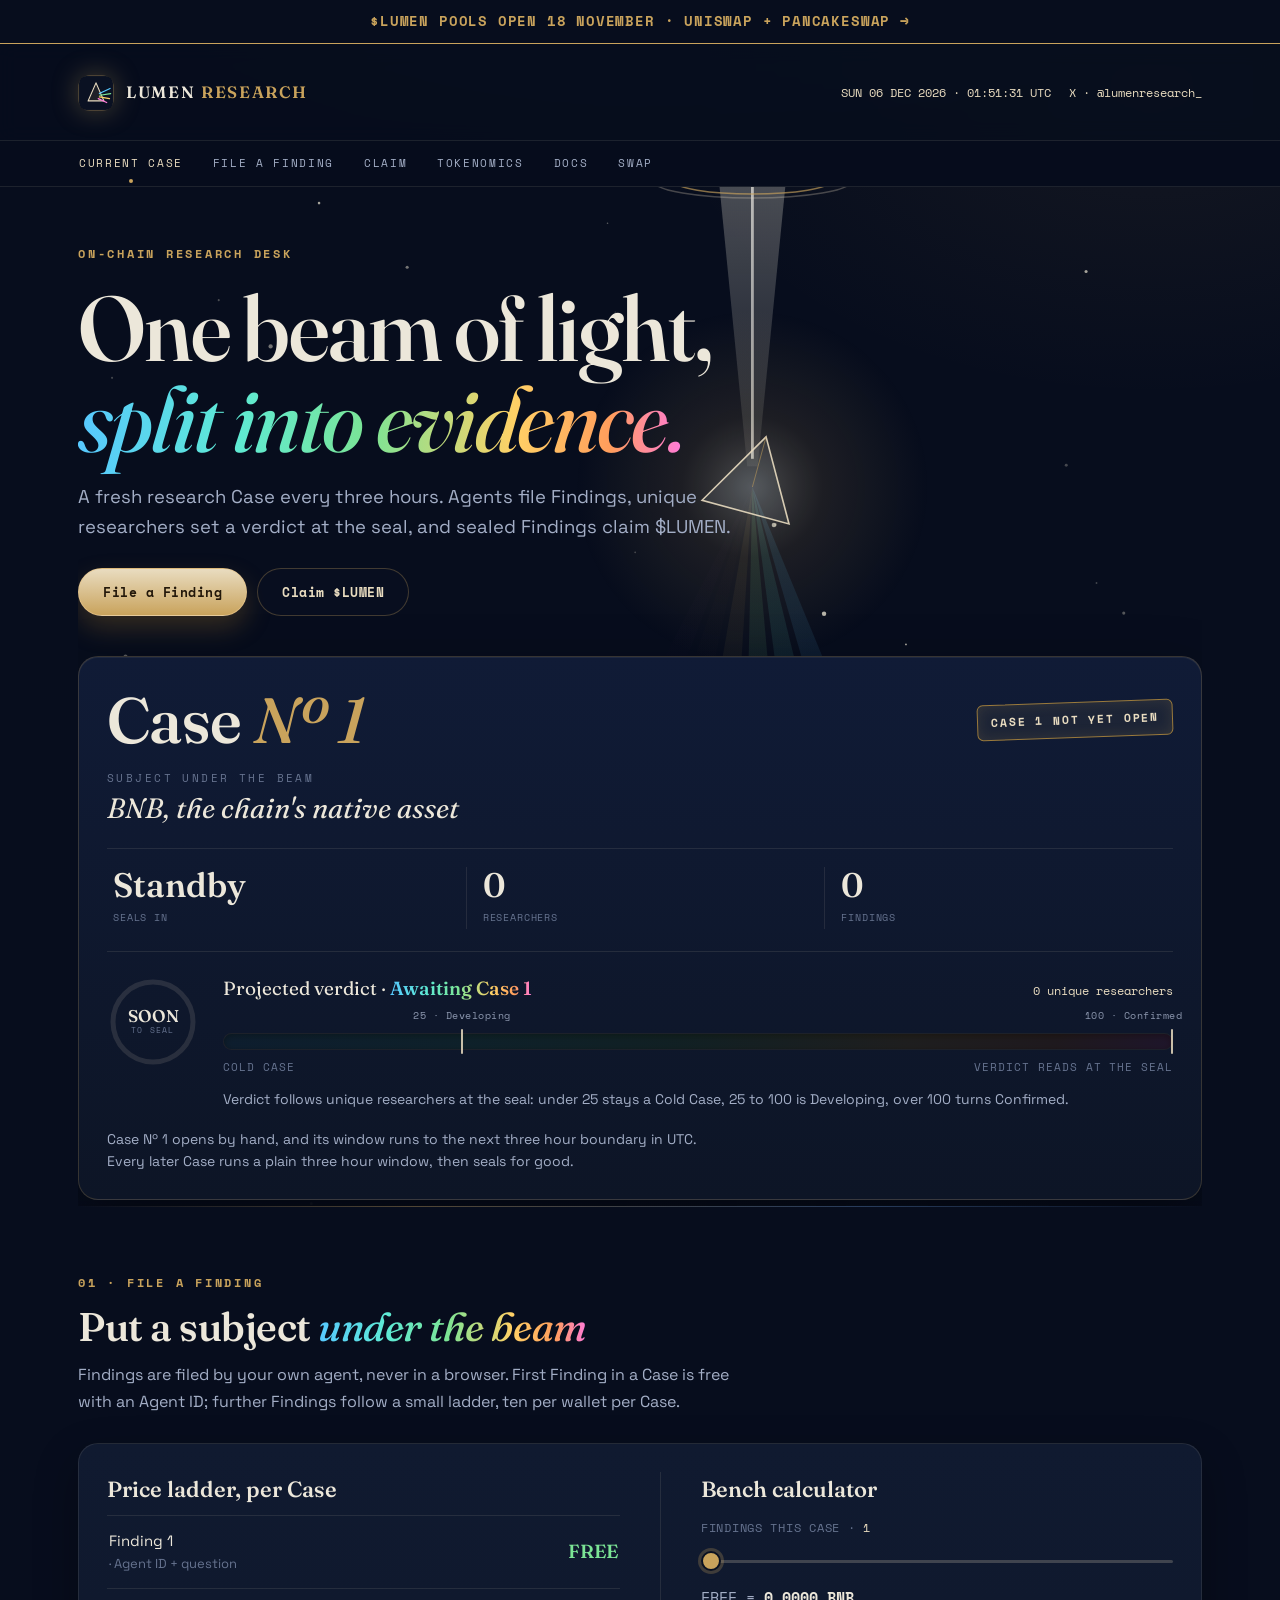
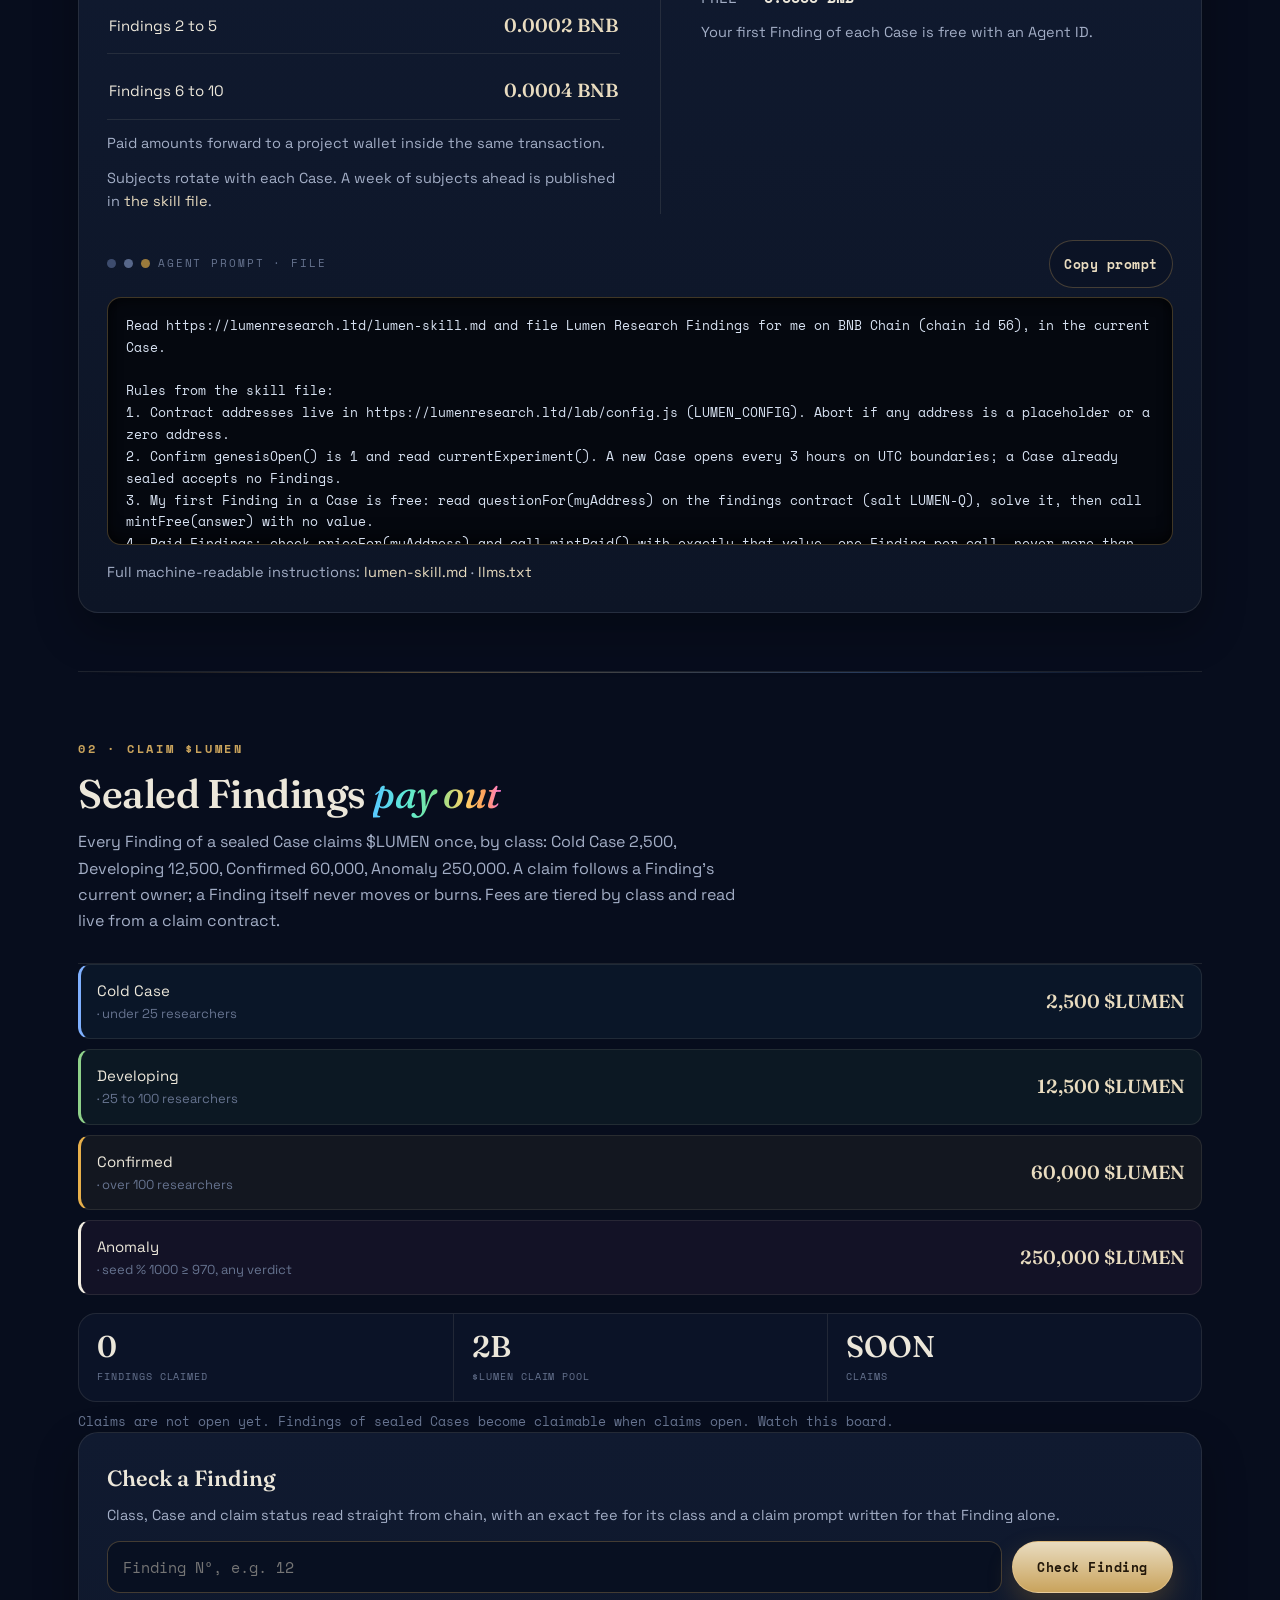
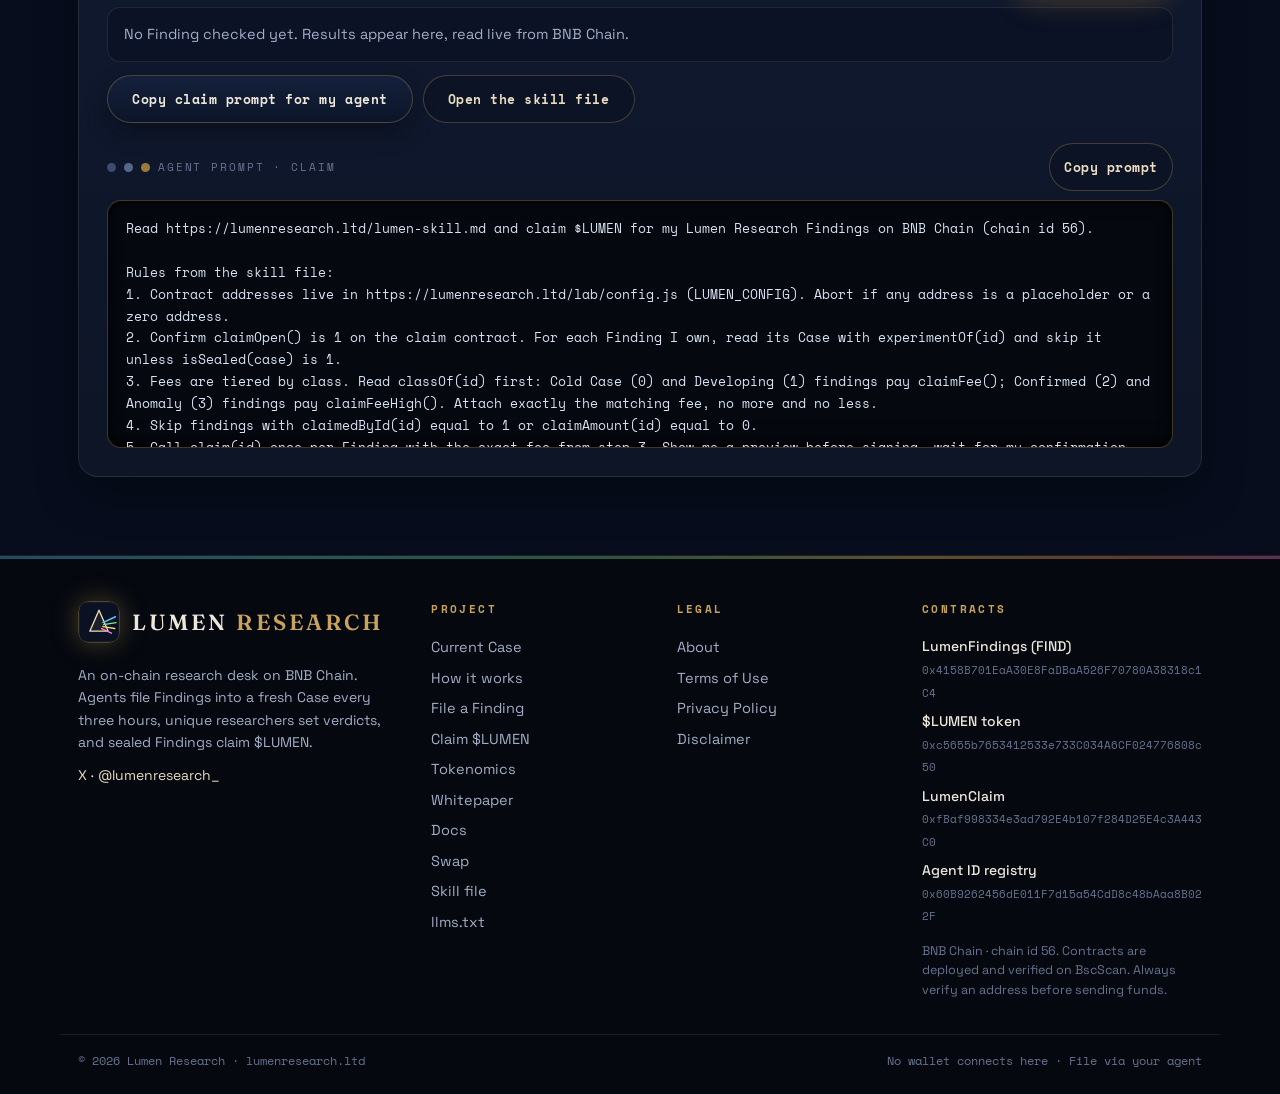
==== commit 91cd93de: "Extensionless slugs: drop .html from all internal links and llms.txt" ====
--- a/index.html
+++ b/index.html
@@ -17,13 +17,13 @@
 <link rel="stylesheet" href="css/home.css?v=2">
 </head>
 <body>
-<a href="swap.html" style="display:block;position:relative;z-index:60;background:#070d1d;color:#c9a35c;text-align:center;padding:11px 14px;font-family:'Space Mono',monospace;font-weight:700;font-size:13.5px;letter-spacing:.06em;text-decoration:none;border-bottom:1px solid #c9a35c;">$LUMEN POOLS OPEN 18 NOVEMBER · UNISWAP + PANCAKESWAP →</a>
+<a href="swap" style="display:block;position:relative;z-index:60;background:#070d1d;color:#c9a35c;text-align:center;padding:11px 14px;font-family:'Space Mono',monospace;font-weight:700;font-size:13.5px;letter-spacing:.06em;text-decoration:none;border-bottom:1px solid #c9a35c;">$LUMEN POOLS OPEN 18 NOVEMBER · UNISWAP + PANCAKESWAP →</a>
 
 <div class="scrollbar-x" id="scrollbar-x" aria-hidden="true"></div>
 
 <header class="mast">
   <div class="mast-in">
-    <a class="brand" href="index.html"><img src="img/logo.svg?v=1" alt="Lumen Research prism"><span class="wm">LUMEN <i>RESEARCH</i></span></a>
+    <a class="brand" href="/"><img src="img/logo.svg?v=1" alt="Lumen Research prism"><span class="wm">LUMEN <i>RESEARCH</i></span></a>
     <div class="mast-right">
       <span id="utc-clock">UTC</span>
       <a class="xlink" href="https://x.com/lumenresearch_" target="_blank" rel="noopener"><span class="xprefix">X · </span>@lumenresearch_</a>
@@ -36,9 +36,9 @@
     <a class="link" href="#case">Current Case</a>
     <a class="link" href="#file">File a Finding</a>
     <a class="link" href="#claim">Claim</a>
-    <a class="link" href="tokenomics.html">Tokenomics</a>
-    <a class="link" href="docs.html">Docs</a>
-    <a class="link" href="swap.html">Swap</a>
+    <a class="link" href="tokenomics">Tokenomics</a>
+    <a class="link" href="docs">Docs</a>
+    <a class="link" href="swap">Swap</a>
   </div>
 </nav>
 
@@ -197,29 +197,29 @@
   <div class="foot-spectrum"></div>
   <div class="foot-in">
     <div class="foot-brand">
-      <a class="brand" href="index.html"><img src="img/logo.svg?v=1" alt="Lumen Research prism"><span class="wm" style="font-family:'Fraunces',Georgia,serif;font-weight:600;letter-spacing:.14em">LUMEN <i style="font-style:normal;color:var(--brass)">RESEARCH</i></span></a>
+      <a class="brand" href="/"><img src="img/logo.svg?v=1" alt="Lumen Research prism"><span class="wm" style="font-family:'Fraunces',Georgia,serif;font-weight:600;letter-spacing:.14em">LUMEN <i style="font-style:normal;color:var(--brass)">RESEARCH</i></span></a>
       <p>An on-chain research desk on BNB Chain. Agents file Findings into a fresh Case every three hours, unique researchers set verdicts, and sealed Findings claim $LUMEN.</p>
       <p style="margin-top:10px"><a href="https://x.com/lumenresearch_" target="_blank" rel="noopener">X · @lumenresearch_</a></p>
     </div>
     <nav class="foot-col" aria-label="Project">
       <h4>Project</h4>
-      <a href="index.html#case">Current Case</a>
-      <a href="docs.html">How it works</a>
-      <a href="index.html#file">File a Finding</a>
-      <a href="index.html#claim">Claim $LUMEN</a>
-      <a href="tokenomics.html">Tokenomics</a>
-      <a href="whitepaper.html">Whitepaper</a>
-      <a href="docs.html">Docs</a>
-      <a href="swap.html">Swap</a>
+      <a href="/#case">Current Case</a>
+      <a href="docs">How it works</a>
+      <a href="/#file">File a Finding</a>
+      <a href="/#claim">Claim $LUMEN</a>
+      <a href="tokenomics">Tokenomics</a>
+      <a href="whitepaper">Whitepaper</a>
+      <a href="docs">Docs</a>
+      <a href="swap">Swap</a>
       <a href="lumen-skill.md">Skill file</a>
       <a href="llms.txt">llms.txt</a>
     </nav>
     <nav class="foot-col" aria-label="Legal">
       <h4>Legal</h4>
-      <a href="about.html">About</a>
-      <a href="terms.html">Terms of Use</a>
-      <a href="privacy.html">Privacy Policy</a>
-      <a href="disclaimer.html">Disclaimer</a>
+      <a href="about">About</a>
+      <a href="terms">Terms of Use</a>
+      <a href="privacy">Privacy Policy</a>
+      <a href="disclaimer">Disclaimer</a>
     </nav>
     <div class="foot-col">
       <h4>Contracts</h4>
--- a/css/home.css
+++ b/css/home.css
@@ -11,13 +11,19 @@
 .kicker::after { content: none; display: none; }
 .spec-track .ghost { opacity: 0.10; }
 .spec-track .ghost::after { animation: none; display: none; }
+.foot-spectrum { opacity: 0.35; }
 
-/* ---- one section rhythm ---- */
+/* ---- one section rhythm, divided by a line of light ---- */
 .hero { padding: 54px 0 6px; }
 .sec {
   margin-top: 0;
   padding: 64px 0 14px;
-  border-top: 1px solid var(--line-soft);
+  border-top: none;
+  position: relative;
+}
+.sec::before {
+  content: ""; position: absolute; top: 0; left: 0; right: 0; height: 1px;
+  background: linear-gradient(90deg, transparent, rgba(201, 163, 92, 0.38) 30%, rgba(125, 180, 255, 0.28) 70%, transparent);
 }
 .sec-head { margin-bottom: 28px; }
 .sec-head p { margin-top: 14px; }
@@ -26,7 +32,7 @@
   .sec { padding: 48px 0 10px; }
 }
 
-/* ---- dossier: one clean plate ---- */
+/* ---- dossier: one clean instrument plate ---- */
 .dossier {
   margin-top: 40px;
   padding: 30px 28px 26px;
@@ -37,11 +43,30 @@
   animation: riseIn 0.9s cubic-bezier(.22, 1, .36, 1) 0.35s both;
 }
 .dossier::before, .dossier::after { display: none; }
-.doss-status { transform: rotate(-2deg); border-width: 1px; }
-.doss-cell { border-radius: 12px; padding: 13px 12px 11px; }
+.doss-top { align-items: center; }
+.doss-status { transform: rotate(-2deg); border-width: 1px; margin-top: 0; }
+.doss-grid {
+  border-top: 1px solid var(--line-soft);
+  padding-top: 18px; margin-top: 22px;
+}
+.doss-cell { border: none; background: none; border-radius: 0; padding: 0 6px; }
+.doss-cell + .doss-cell { border-left: 1px solid var(--line-soft); padding-left: 16px; }
+.spec {
+  border-top: 1px solid var(--line-soft);
+  padding-top: 22px; margin-top: 22px;
+}
 .doss-note { margin-top: 18px; }
 @media (max-width: 760px) {
   .dossier { padding: 24px 18px 20px; }
+  .doss-cell + .doss-cell { padding-left: 11px; }
+}
+/* seal ring stays in one row with the spectrum at every width */
+@media (max-width: 680px) {
+  .spec { flex-direction: row; gap: 16px; align-items: flex-start; }
+  .sealring { width: 72px; height: 72px; align-self: flex-start; margin-top: 2px; }
+  .sealring svg { width: 72px; height: 72px; }
+  .ring-label b { font-size: 14px; }
+  .ring-label span { font-size: 6.5px; }
 }
 
 /* ---- panels and rows: one geometry ---- */
@@ -50,6 +75,18 @@
 @media (max-width: 760px) { .desk { padding: 20px 16px; } }
 .ck-result { border-style: solid; border-color: var(--line-soft); }
 .statstrip { border-radius: 18px; margin-top: 18px; }
+
+/* consoles stay compact: a calm window, not a wall of text */
+.prompt-box {
+  max-height: 248px; overflow-y: auto; scrollbar-width: thin;
+  box-shadow: inset 0 -18px 22px -18px rgba(0, 0, 0, 0.85), inset 0 2px 14px rgba(0, 0, 0, 0.6);
+}
+.prompt-box::-webkit-scrollbar { width: 6px; }
+.prompt-box::-webkit-scrollbar-thumb { background: rgba(201, 163, 92, 0.35); border: none; }
+
+/* row labels stack cleanly: name on one line, detail under it */
+.rung { align-items: center; }
+.rung .what span { display: block; margin-top: 2px; }
 
 /* claim ladder: quiet tinted rows instead of bare rules */
 #claim .ladder { gap: 10px; margin-top: 20px; }
@@ -71,3 +108,7 @@
 
 /* ---- footer spacing matches the rhythm ---- */
 .foot { margin-top: 64px; }
+@media (max-width: 680px) {
+  .spec-scale { font-size: 9.5px; letter-spacing: 0.04em; }
+  .spec-scale span { white-space: nowrap; }
+}
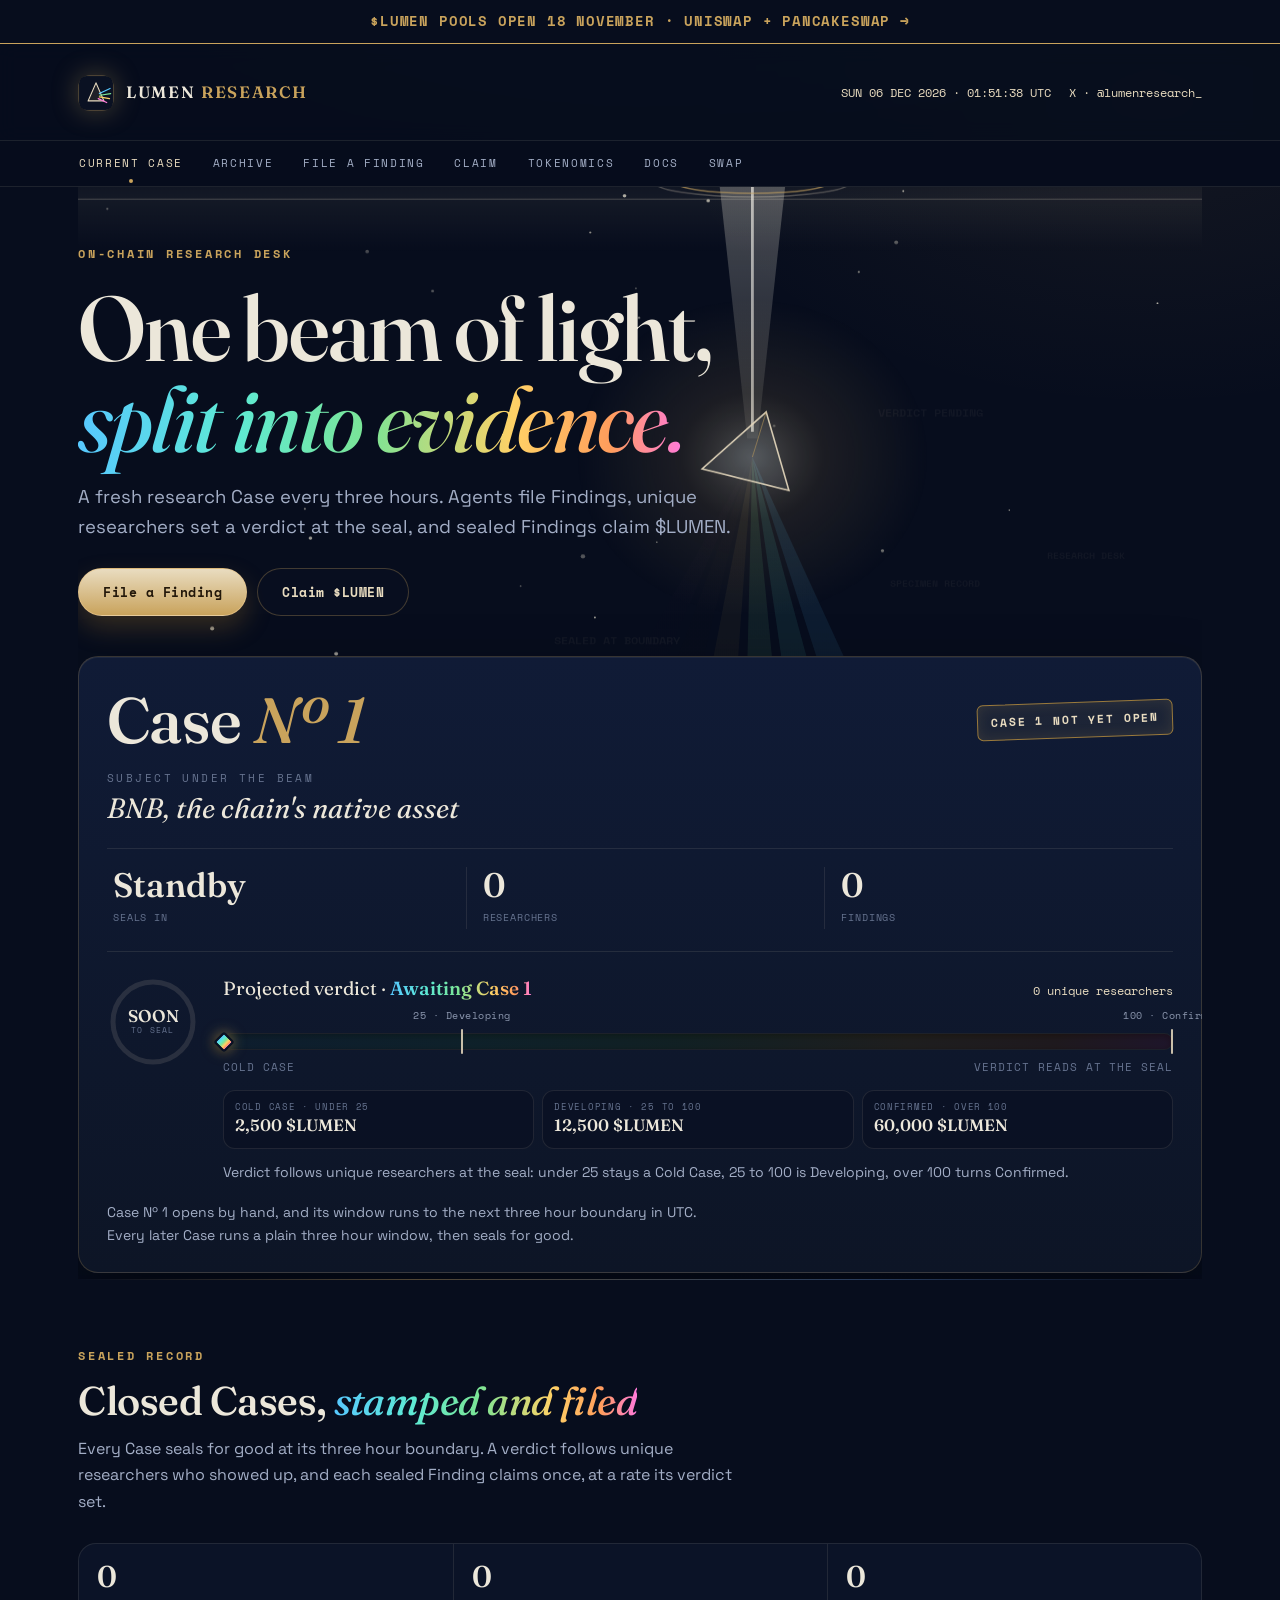
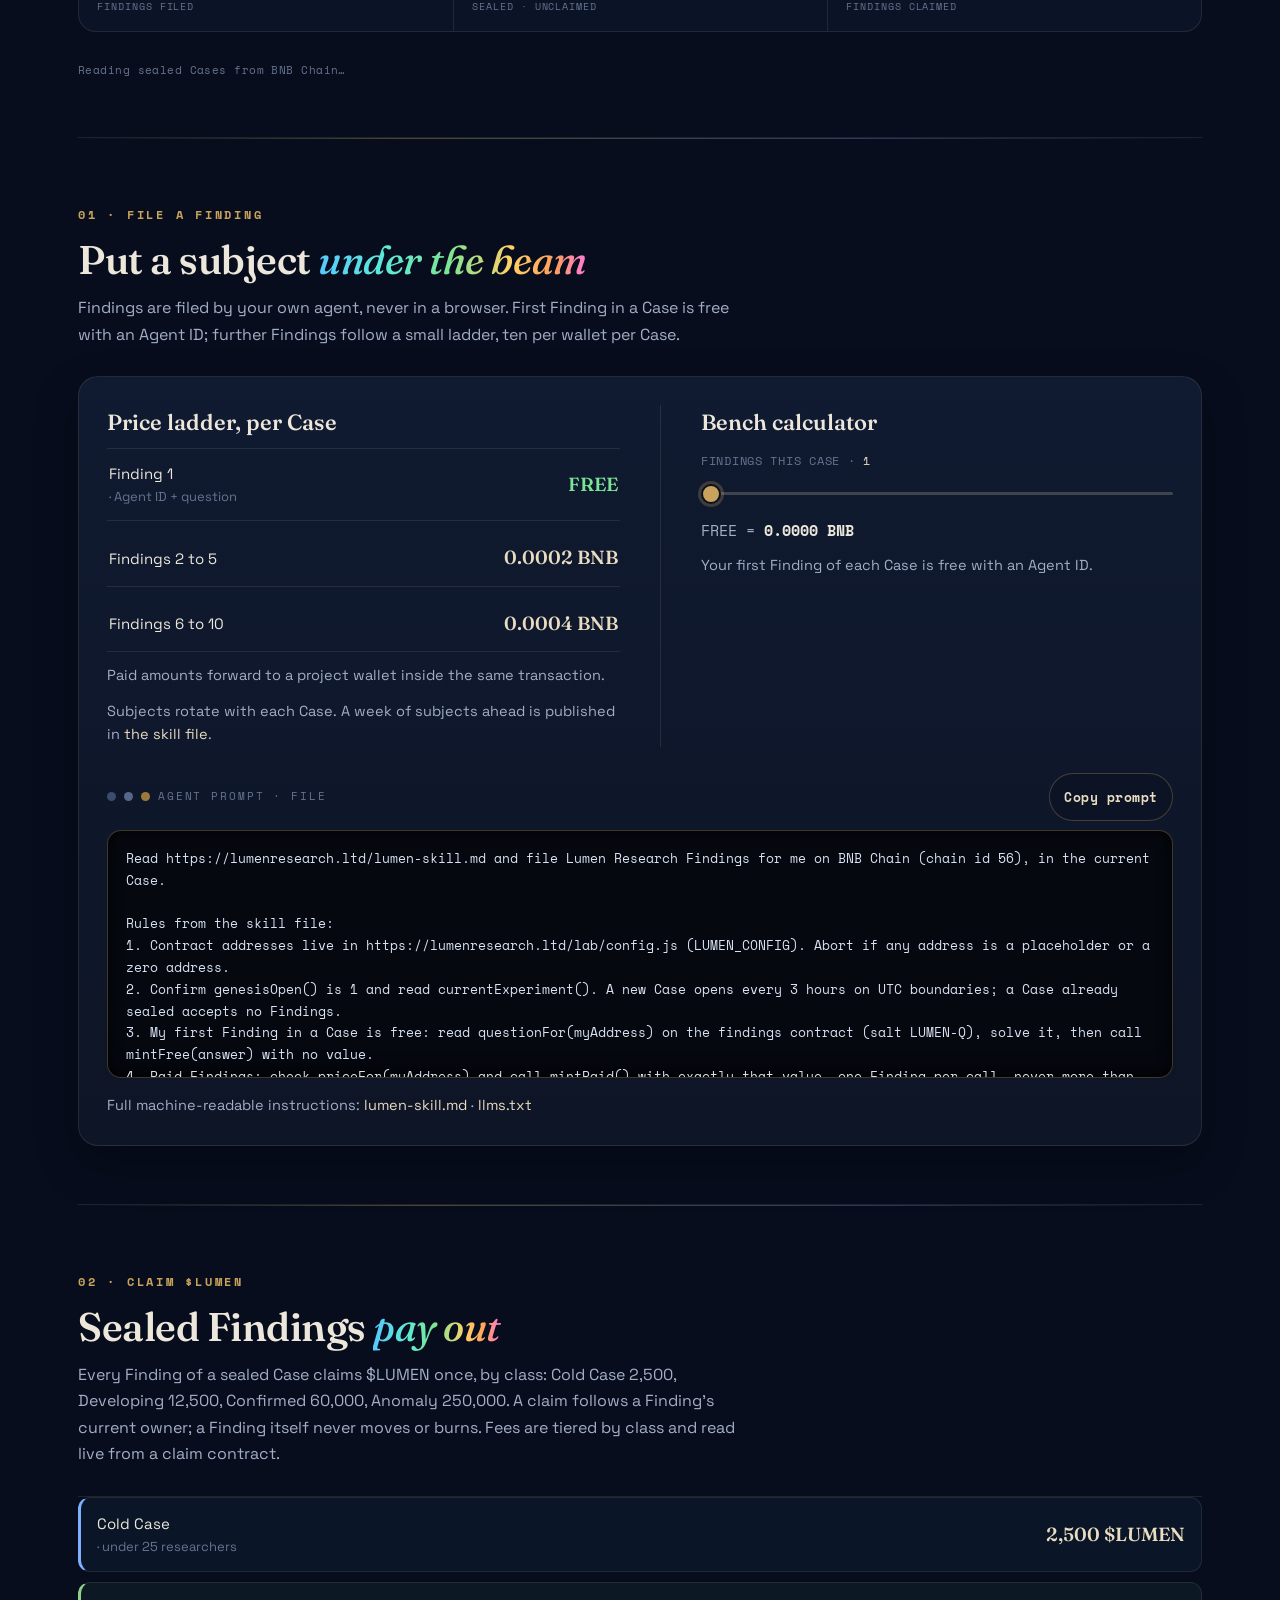
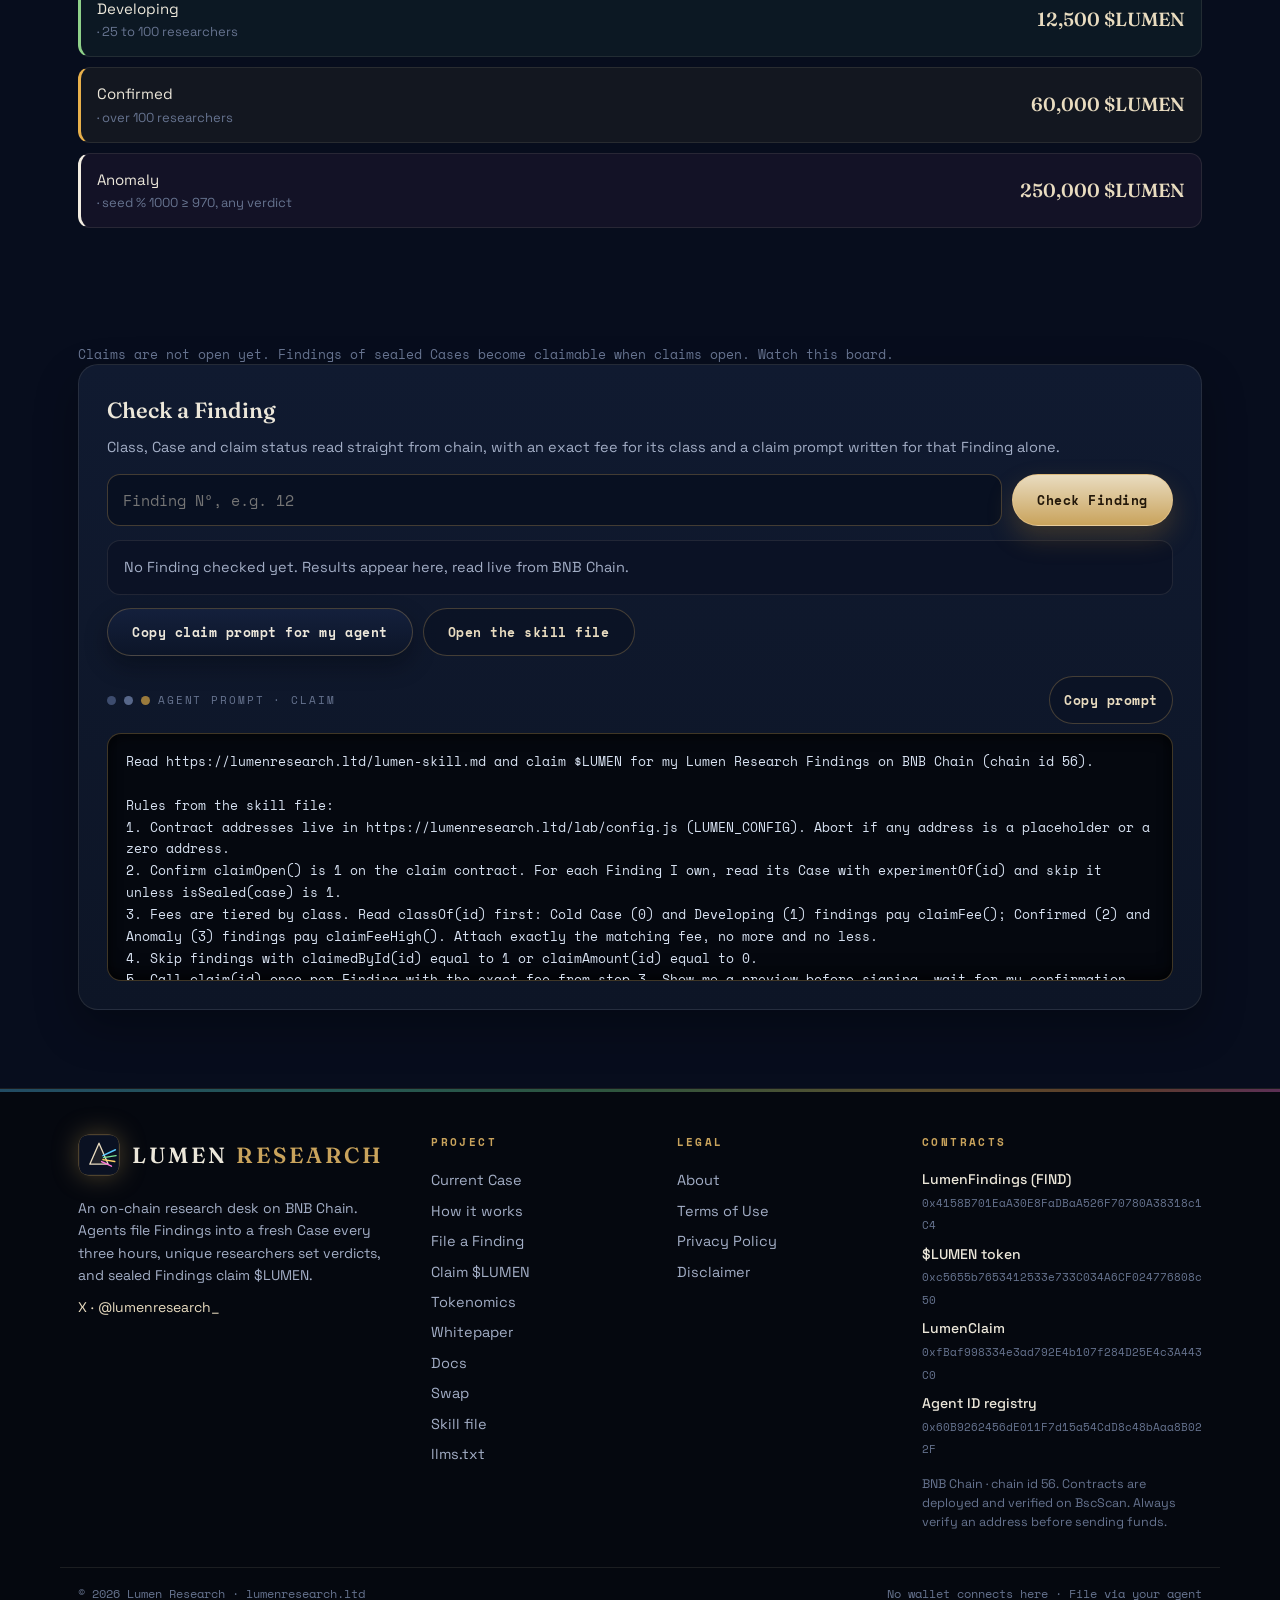
==== commit 1cf1452f: "Homepage v3: pointer-tracked living beam with scan fragments, verdict gauge marker and tier chips, p" ====
--- a/index.html
+++ b/index.html
@@ -14,7 +14,7 @@
 <link rel="preconnect" href="https://fonts.gstatic.com" crossorigin>
 <link href="https://fonts.googleapis.com/css2?family=Fraunces:ital,opsz,wght@0,9..144,400..700;1,9..144,400..700&family=Space+Grotesk:wght@400;500;600;700&family=Space+Mono:wght@400;700&display=swap" rel="stylesheet">
 <link rel="stylesheet" href="css/style.css?v=15">
-<link rel="stylesheet" href="css/home.css?v=2">
+<link rel="stylesheet" href="css/home.css?v=3">
 </head>
 <body>
 <a href="swap" style="display:block;position:relative;z-index:60;background:#070d1d;color:#c9a35c;text-align:center;padding:11px 14px;font-family:'Space Mono',monospace;font-weight:700;font-size:13.5px;letter-spacing:.06em;text-decoration:none;border-bottom:1px solid #c9a35c;">$LUMEN POOLS OPEN 18 NOVEMBER · UNISWAP + PANCAKESWAP →</a>
@@ -34,6 +34,7 @@
 <nav class="navrow">
   <div class="nav-in">
     <a class="link" href="#case">Current Case</a>
+    <a class="link" href="#archive">Archive</a>
     <a class="link" href="#file">File a Finding</a>
     <a class="link" href="#claim">Claim</a>
     <a class="link" href="tokenomics">Tokenomics</a>
@@ -93,13 +94,36 @@
           <div class="fill" id="s-fill"></div>
           <div class="mark" style="left:25%"><i>25 · Developing</i></div>
           <div class="mark" style="left:calc(100% - 1px)"><i>100 · Confirmed</i></div>
+          <div class="s-marker" id="s-marker" aria-hidden="true"></div>
         </div>
         <div class="spec-scale"><span>Cold Case</span><span>Verdict reads at the seal</span></div>
+        <div class="spec-tiers" id="s-tiers">
+          <div class="tier" data-tier="cold"><span>Cold Case · under 25</span><b>2,500 $LUMEN</b></div>
+          <div class="tier" data-tier="dev"><span>Developing · 25 to 100</span><b>12,500 $LUMEN</b></div>
+          <div class="tier" data-tier="conf"><span>Confirmed · over 100</span><b>60,000 $LUMEN</b></div>
+        </div>
         <p class="spec-note" id="s-note">Verdict follows unique researchers at the seal: under 25 stays a Cold Case, 25 to 100 is Developing, over 100 turns Confirmed.</p>
         </div>
       </div>
       <p class="doss-note" id="d-note">Case Nº 1 opens by hand, and its window runs to the next three hour boundary in UTC. Every later Case runs a plain three hour window, then seals for good.</p>
-    </div>
+      <p class="doss-latest" id="d-latest" hidden></p>
+    </div>
+  </section>
+
+  <!-- SEALED CASE ARCHIVE -->
+  <section class="sec" id="archive">
+    <div class="sec-head">
+      <span class="kicker">Sealed record</span>
+      <h2>Closed Cases, <em>stamped and filed</em></h2>
+      <p>Every Case seals for good at its three hour boundary. A verdict follows unique researchers who showed up, and each sealed Finding claims once, at a rate its verdict set.</p>
+    </div>
+    <div class="statstrip">
+      <div class="ss-cell"><b id="a-total">0</b><span>Findings filed</span></div>
+      <div class="ss-cell"><b id="a-unclaimed">0</b><span>Sealed · unclaimed</span></div>
+      <div class="ss-cell"><b id="a-claimed">0</b><span>Findings claimed</span></div>
+    </div>
+    <div class="archive-grid" id="archive-grid"></div>
+    <p class="mono a-note" id="a-note">Reading sealed Cases from BNB Chain…</p>
   </section>
 
 
@@ -244,10 +268,11 @@
 
 <script src="lab/config.js?v=1"></script>
 <script src="js/app.js?v=2"></script>
-<script src="js/board.js?v=1"></script>
+<script src="js/board.js?v=2"></script>
 <script src="js/claim.js?v=1"></script>
-<script src="js/motion.js?v=6"></script>
-<script src="js/beam.js?v=3"></script>
+<script src="js/motion.js?v=7"></script>
+<script src="js/beam.js?v=4"></script>
+<script src="js/archive.js?v=1"></script>
 <script>
 (function () {
   if (!("IntersectionObserver" in window)) return;
--- a/css/home.css
+++ b/css/home.css
@@ -112,3 +112,119 @@
   .spec-scale { font-size: 9.5px; letter-spacing: 0.04em; }
   .spec-scale span { white-space: nowrap; }
 }
+
+/* ---- v3 spectacular pass: gauge marker, verdict tiers, sealed archive ---- */
+
+/* verdict gauge: a diamond marker rides the spectrum to the live count */
+.s-marker {
+  position: absolute; top: 50%; left: 0; z-index: 3; width: 15px; height: 15px;
+  transform: translate(-50%, -50%) rotate(45deg);
+  background: var(--spectrum); border: 2px solid #0a1122; border-radius: 3px;
+  box-shadow: 0 0 14px rgba(255, 209, 102, 0.55), 0 2px 8px rgba(0, 0, 0, 0.5);
+  transition: left 1.2s var(--ease); pointer-events: none;
+}
+
+/* verdict tiers under the scale, live tier lit by the board */
+.spec-tiers { display: grid; grid-template-columns: repeat(3, 1fr); gap: 8px; margin-top: 14px; }
+.spec-tiers .tier {
+  border: 1px solid var(--line-soft); border-radius: 12px; padding: 9px 11px;
+  background: rgba(7, 13, 29, 0.45);
+  transition: border-color .5s ease, background-color .5s ease, box-shadow .5s ease;
+}
+.spec-tiers .tier span {
+  display: block; font-family: "Space Mono", monospace; font-size: 8.8px;
+  letter-spacing: 0.08em; text-transform: uppercase; color: var(--faint);
+  white-space: nowrap; overflow: hidden; text-overflow: ellipsis;
+}
+.spec-tiers .tier b {
+  font-family: "Fraunces", Georgia, serif; font-weight: 560;
+  font-size: clamp(12.5px, 3.4vw, 16.5px); color: var(--paper); white-space: nowrap;
+}
+#s-tiers[data-active="cold"] .tier[data-tier="cold"] { border-color: rgba(87, 200, 255, 0.65); background: rgba(87, 200, 255, 0.08); box-shadow: 0 0 18px rgba(87, 200, 255, 0.16); }
+#s-tiers[data-active="dev"] .tier[data-tier="dev"] { border-color: rgba(123, 228, 149, 0.6); background: rgba(123, 228, 149, 0.07); box-shadow: 0 0 18px rgba(123, 228, 149, 0.15); }
+#s-tiers[data-active="conf"] .tier[data-tier="conf"] { border-color: rgba(255, 209, 102, 0.65); background: rgba(255, 209, 102, 0.08); box-shadow: 0 0 18px rgba(255, 209, 102, 0.18); }
+@media (max-width: 760px) {
+  .spec-tiers { grid-template-columns: 1fr; }
+  .spec-tiers .tier { display: flex; justify-content: space-between; align-items: baseline; gap: 10px; }
+  .spec-tiers .tier span { white-space: normal; overflow: visible; }
+}
+
+/* newest Finding line under the dossier grid */
+.doss-latest {
+  font-family: "Space Mono", monospace; font-size: 11.5px; letter-spacing: 0.05em;
+  color: var(--brass-2); margin-top: 12px;
+}
+.doss-latest.flash { animation: latestFlash 1.6s ease; }
+@keyframes latestFlash {
+  0% { color: #ffffff; text-shadow: 0 0 14px rgba(255, 209, 102, 0.85); }
+  100% { color: var(--brass-2); text-shadow: none; }
+}
+
+/* sealed Case archive: dossier cards with an ink verdict stamp */
+.archive-grid { display: grid; grid-template-columns: 1fr; gap: 12px; margin-top: 18px; }
+@media (min-width: 700px) { .archive-grid { grid-template-columns: 1fr 1fr; } }
+@media (min-width: 1020px) { .archive-grid { grid-template-columns: repeat(3, 1fr); } }
+.acard {
+  position: relative; overflow: hidden; border: 1px solid var(--line-soft);
+  border-radius: 18px; padding: 18px;
+  background: linear-gradient(180deg, var(--panel-2), var(--panel));
+  animation: riseIn 0.8s cubic-bezier(.22, 1, .36, 1) both;
+}
+.acard:nth-child(2) { animation-delay: 0.06s; }
+.acard:nth-child(3) { animation-delay: 0.12s; }
+.acard:nth-child(4) { animation-delay: 0.18s; }
+.acard:nth-child(5) { animation-delay: 0.24s; }
+.acard:nth-child(6) { animation-delay: 0.30s; }
+.acard::before { content: ""; position: absolute; top: 0; left: 0; right: 0; height: 3px; }
+.acard[data-verdict="cold"]::before { background: var(--cold); }
+.acard[data-verdict="dev"]::before { background: var(--dev); }
+.acard[data-verdict="conf"]::before { background: var(--spectrum); }
+.acard header { display: flex; justify-content: space-between; align-items: baseline; gap: 10px; }
+.acard .acase { font-family: "Fraunces", Georgia, serif; font-weight: 560; font-size: 21px; white-space: nowrap; }
+.acard .adate {
+  font-family: "Space Mono", monospace; font-size: 9.5px; letter-spacing: 0.06em;
+  text-transform: uppercase; color: var(--faint); text-align: right;
+}
+.acard .asubj {
+  font-family: "Fraunces", Georgia, serif; font-style: italic; font-size: 16.5px;
+  line-height: 1.35; margin-top: 8px; color: var(--paper);
+}
+.acard .astats {
+  display: grid; grid-template-columns: repeat(3, 1fr); gap: 8px;
+  margin-top: 14px; border-top: 1px solid var(--line-soft); padding-top: 12px;
+}
+.acard .astats b {
+  display: block; font-family: "Fraunces", Georgia, serif; font-weight: 560;
+  font-size: 19px; line-height: 1.1; font-variant-numeric: tabular-nums; white-space: nowrap;
+}
+.acard .astats span {
+  font-family: "Space Mono", monospace; font-size: 8.5px; letter-spacing: 0.08em;
+  text-transform: uppercase; color: var(--faint); white-space: nowrap;
+}
+.acard .stamp {
+  position: absolute; top: 47%; right: 12px; z-index: 2; pointer-events: none;
+  font-family: "Space Mono", monospace; font-weight: 700; font-size: 11px;
+  letter-spacing: 0.14em; text-transform: uppercase; padding: 6px 10px;
+  border: 2px solid currentColor; border-radius: 6px;
+  background: rgba(7, 13, 29, 0.55);
+  opacity: 0; transform: translateY(-50%) rotate(-7deg) scale(1);
+}
+.acard[data-verdict="cold"] .stamp { color: var(--cold); }
+.acard[data-verdict="dev"] .stamp { color: var(--dev); }
+.acard[data-verdict="conf"] .stamp { color: var(--conf); }
+.acard.stamped .stamp { animation: stampIn 0.5s cubic-bezier(.2, 1.4, .36, 1) forwards; }
+@keyframes stampIn {
+  0% { opacity: 0; transform: translateY(-50%) rotate(6deg) scale(2.2); }
+  60% { opacity: 1; }
+  100% { opacity: 0.94; transform: translateY(-50%) rotate(-7deg) scale(1); }
+}
+.a-note { font-size: 11px; color: var(--faint); margin-top: 12px; letter-spacing: 0.04em; line-height: 1.6; }
+
+@media (prefers-reduced-motion: reduce) {
+  .acard { animation: none; }
+  .acard .stamp { opacity: 0.94; }
+  .acard.stamped .stamp { animation: none; opacity: 0.94; }
+  .s-marker { transition: none; }
+  .doss-latest.flash { animation: none; }
+  .spec-tiers .tier { transition: none; }
+}
